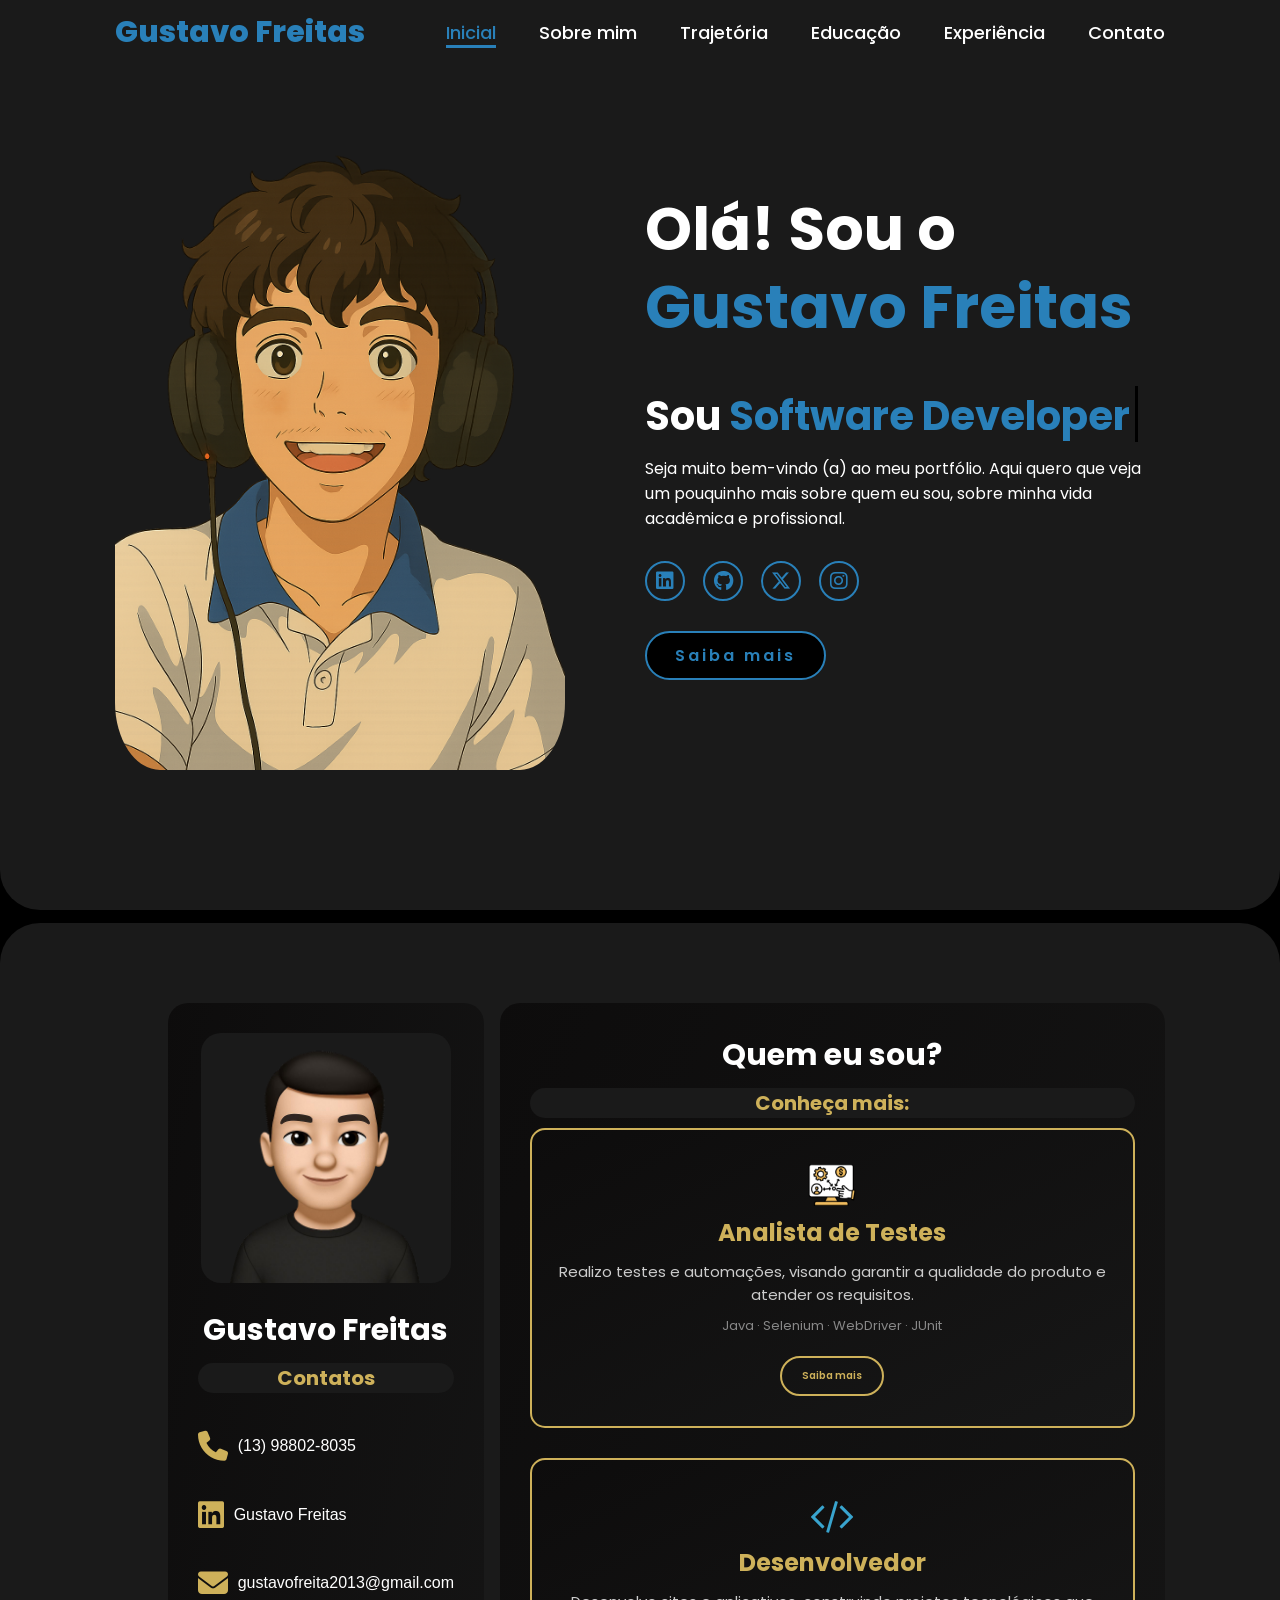
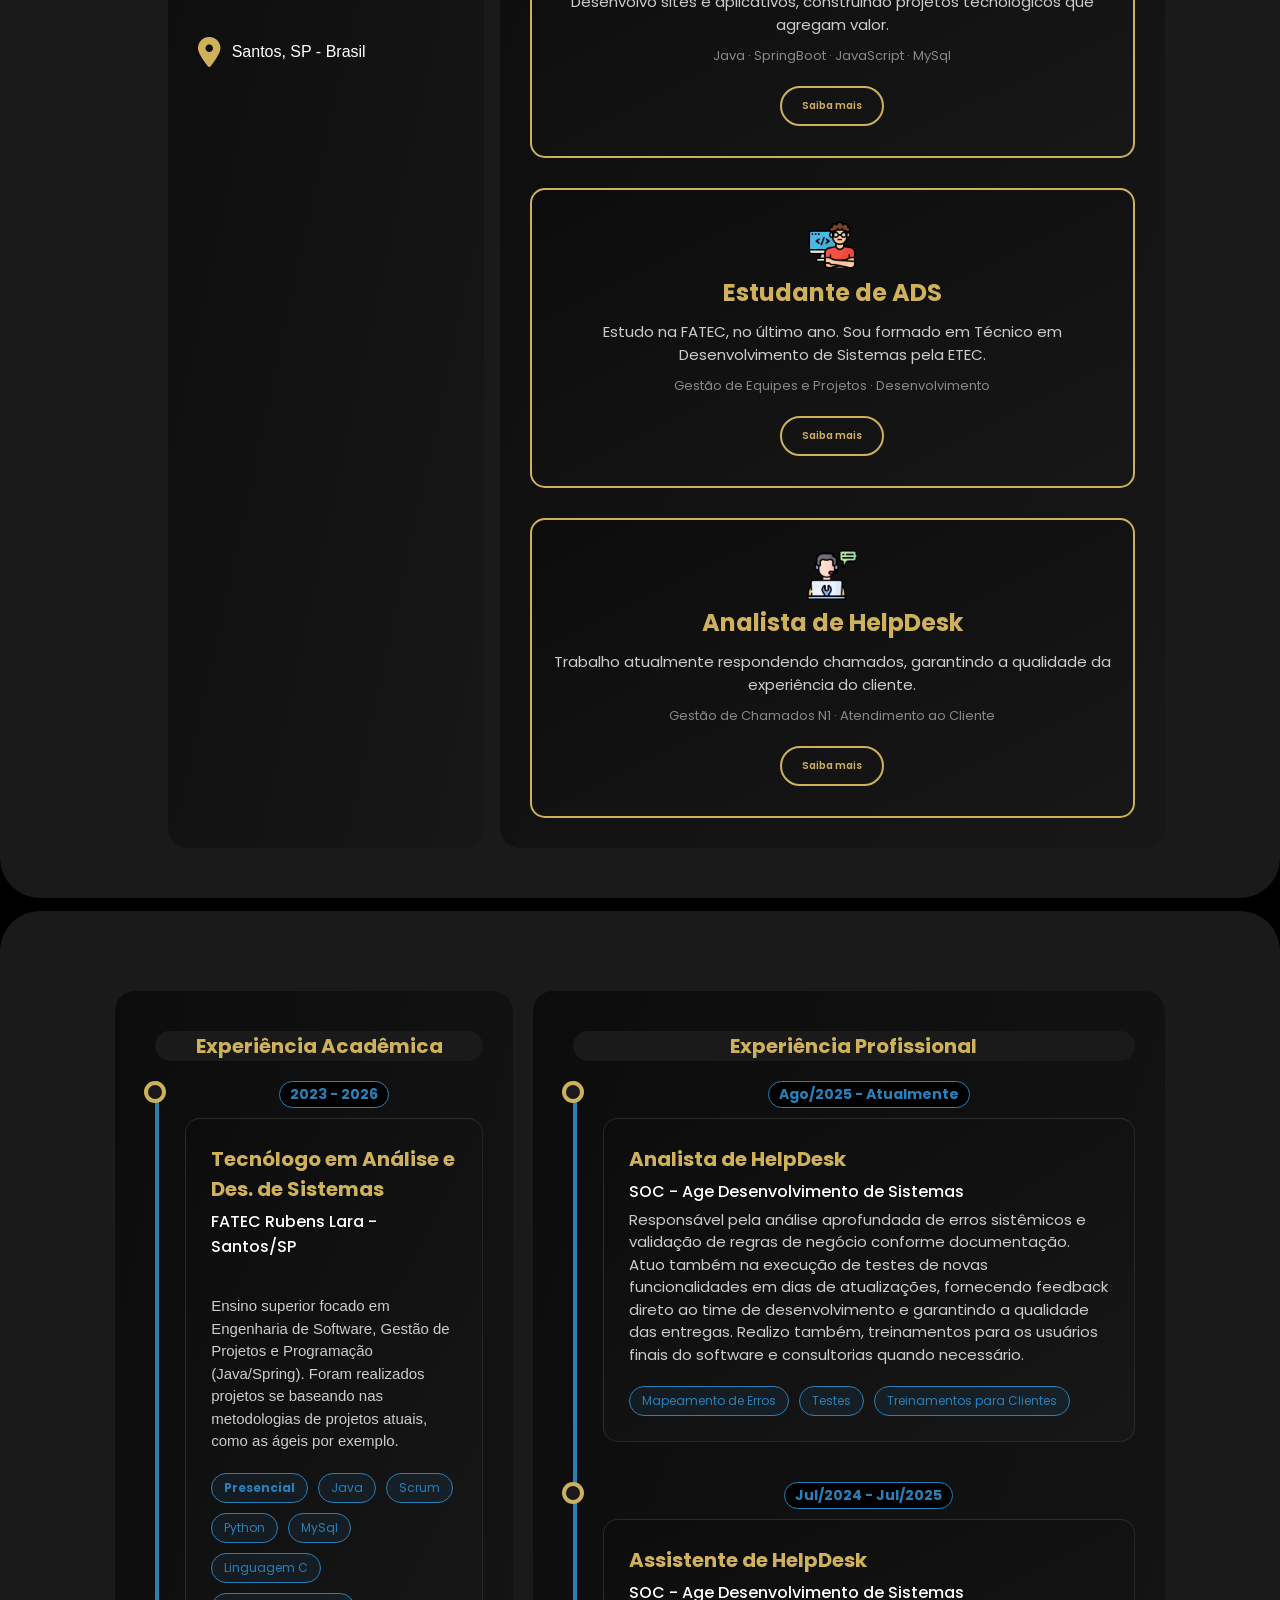
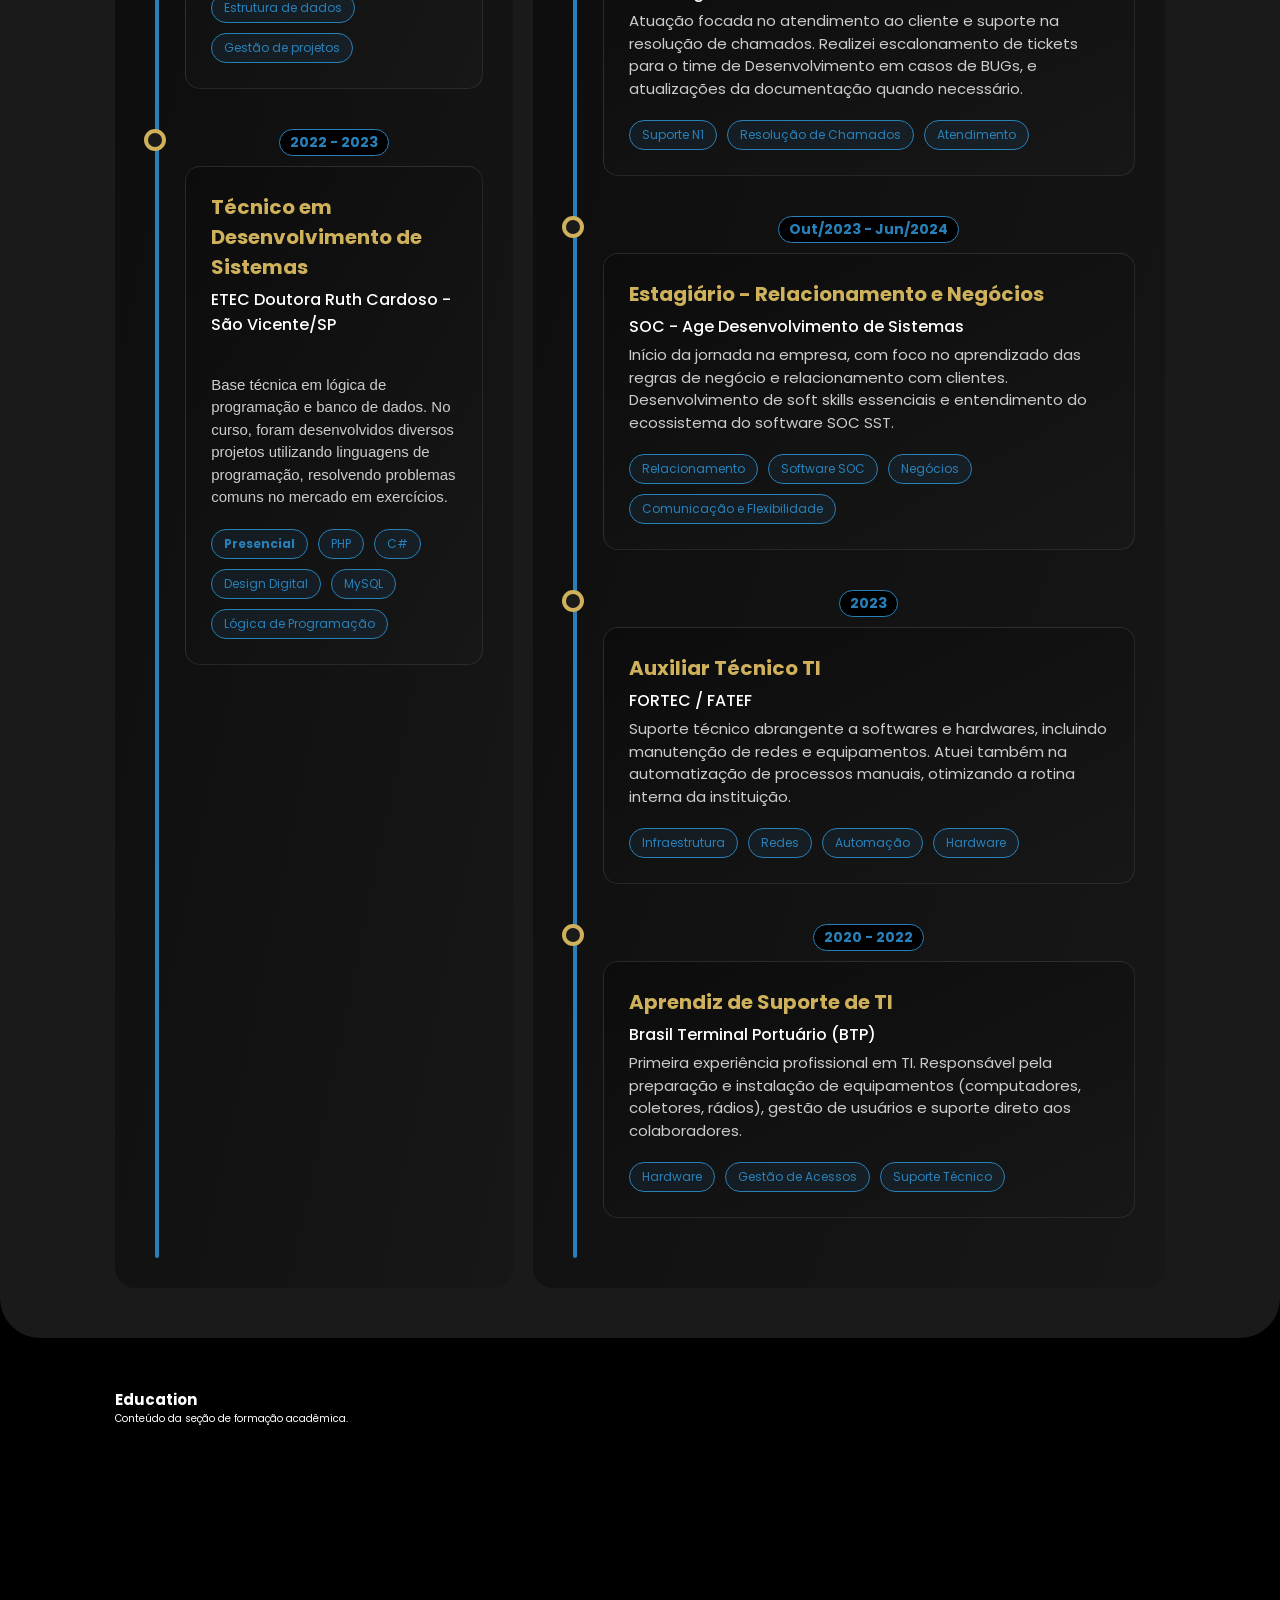
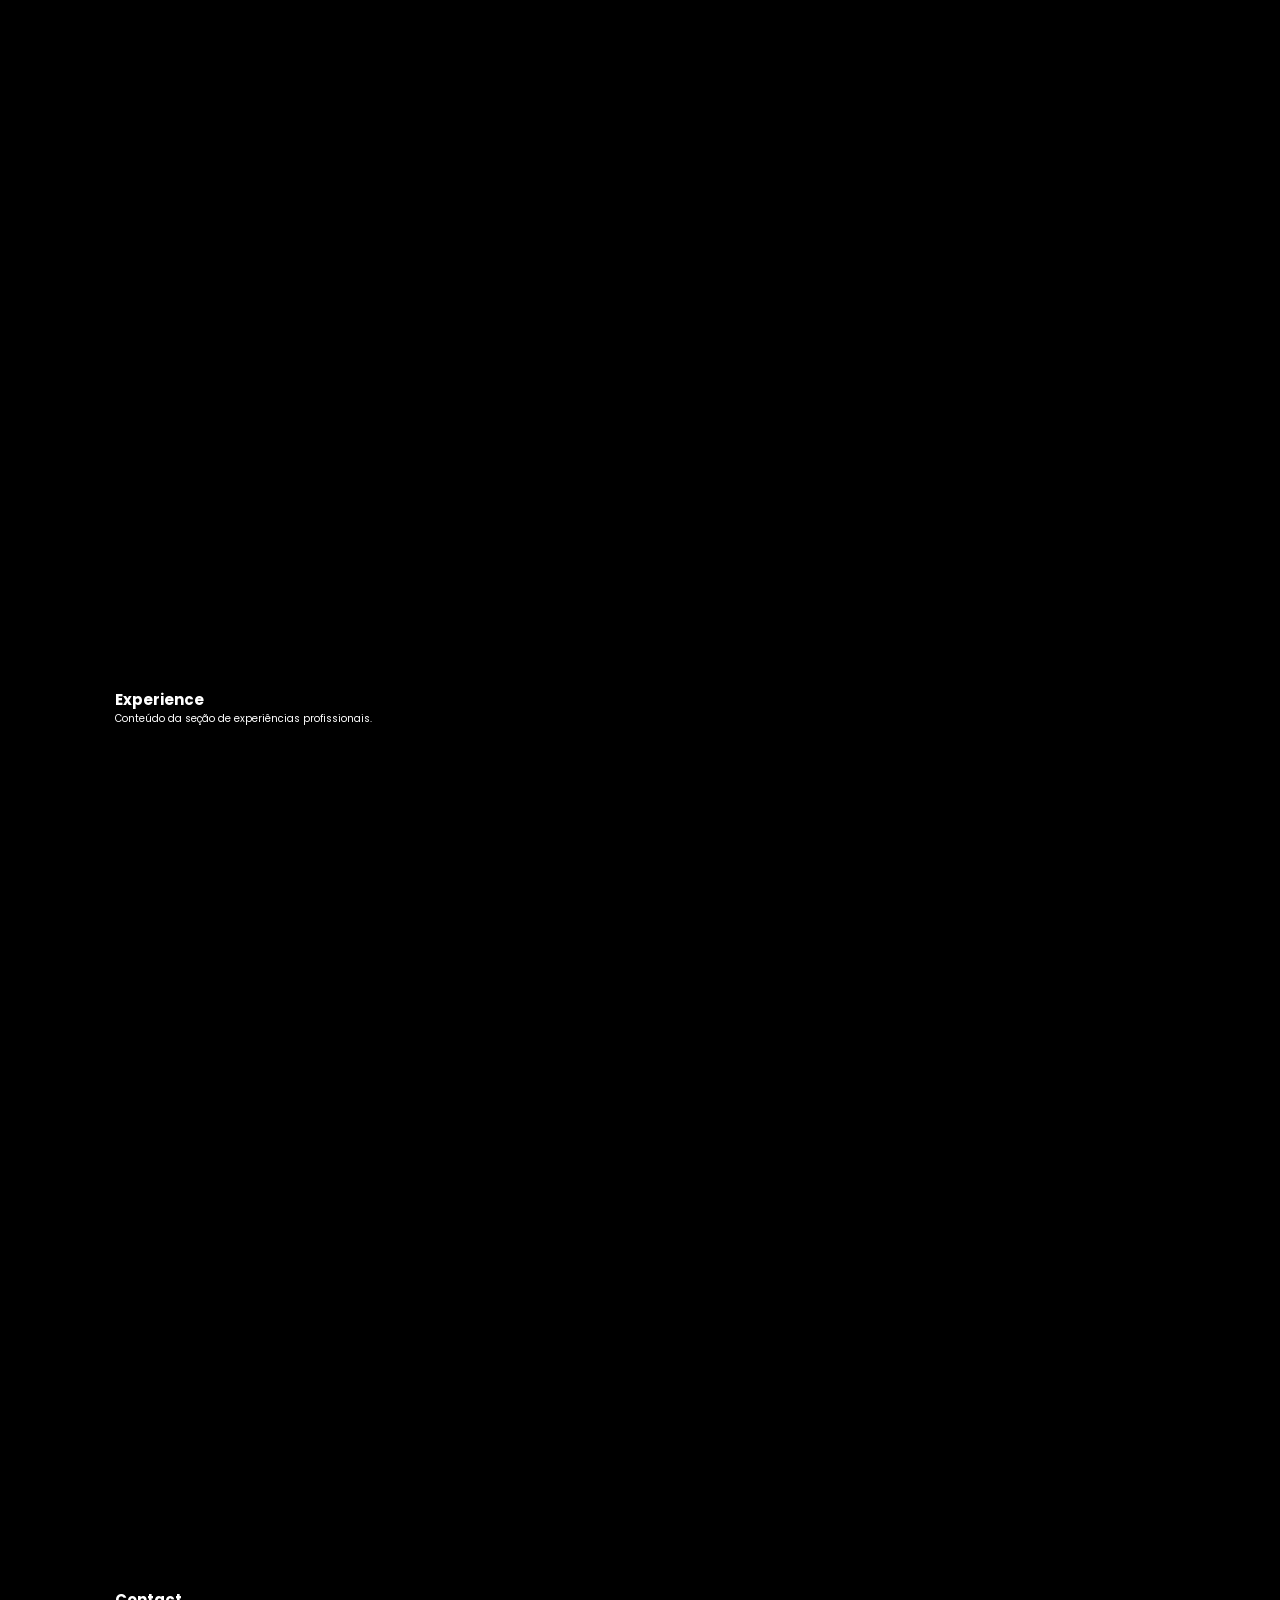
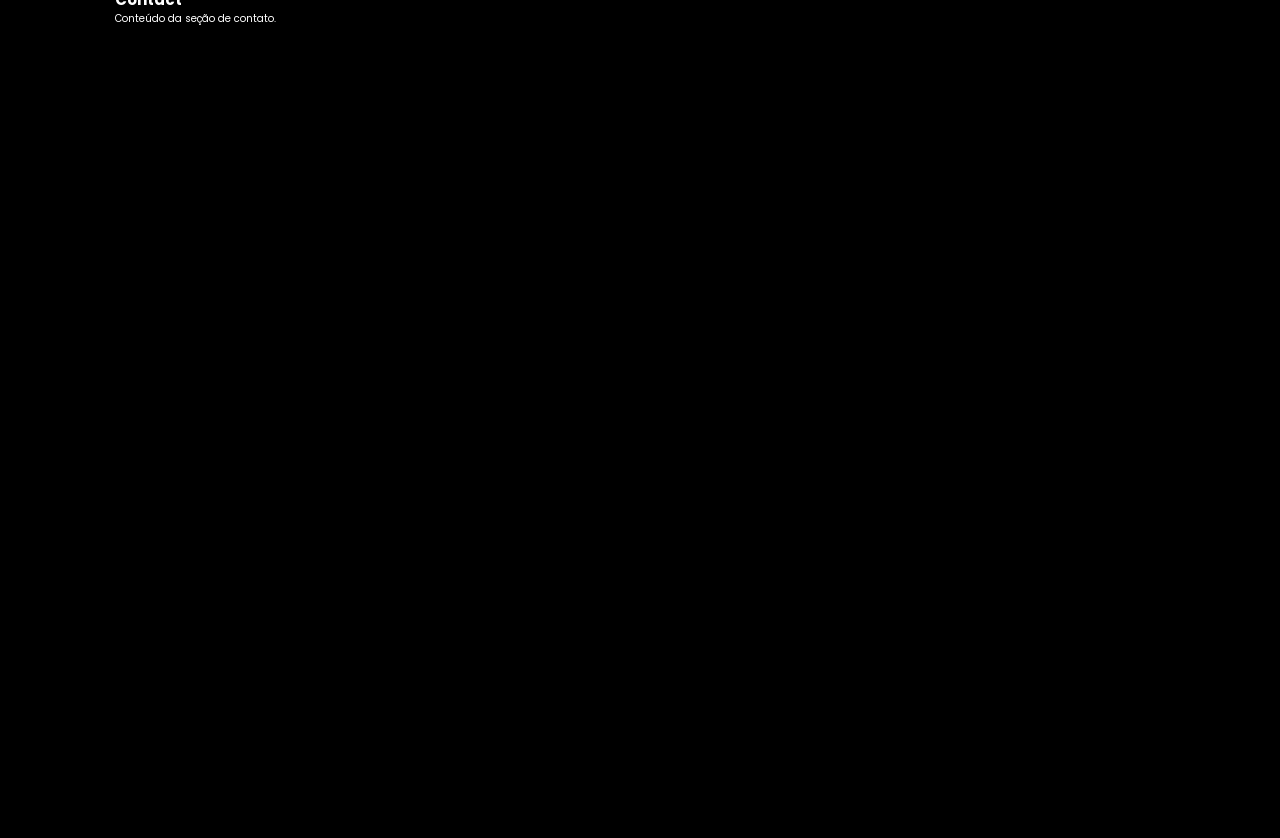
==== Site do Gustavo/index.html @ 6436550a "add aba Trajetorias" ====
<!DOCTYPE html>
<html lang="pt-BR">
<head>
  <meta charset="UTF-8" />
  <meta name="viewport" content="width=device-width, initial-scale=1.0" />
  <title>Gustavo Freitas | Portfólio</title>

  <link rel="stylesheet" href="https://cdnjs.cloudflare.com/ajax/libs/font-awesome/6.5.2/css/all.min.css" />
  <link rel="stylesheet" href="style.css" />
</head>

<body>
  <header>
    <a href="#" class="logo">Gustavo Freitas</a>
    <nav>
      <a href="#home" class="nav-link active">Inicial</a>
      <a href="#projects" class="nav-link">Sobre mim</a>
      <a href="#trajetoria" class="nav-link">Trajetória</a>
      <a href="#education" class="nav-link">Educação</a>
      <a href="#experience" class="nav-link">Experiência</a>
      <a href="#contact" class="nav-link">Contato</a>
    </nav>
  </header>

  <section class="home" id="home">
    <div class="home-img">
      <img src="img/main.png" alt="Gustavo Freitas Foto Principal" />
    </div>
    <div class="home-content">
      <h1>Olá! Sou o <span>Gustavo Freitas</span></h1>
      <h3 class="typing-text">Sou <span></span></h3>
      <p>Seja muito bem-vindo (a) ao meu portfólio. Aqui quero que veja um pouquinho mais sobre quem eu sou, sobre minha vida acadêmica e profissional.</p>
      <div class="social-icons">
        <a href="#"><i class="fa-brands fa-linkedin"></i></a>
        <a href="#"><i class="fa-brands fa-github"></i></a>
        <a href="#"><i class="fa-brands fa-x-twitter"></i></a>
        <a href="#"><i class="fa-brands fa-instagram"></i></a>
      </div>
      <a href="#projects" class="btn">Saiba mais</a>
    </div>
  </section>

  <section class="projects" id="projects">
    
    <div class="projects-side-bar-left coluna-menor" style="background: var(--cor--gradiente)">
      <img src="img/euIOS.png" alt="Gustavo Freitas IOS" />
      <h1>Gustavo Freitas</h1>
      <h2>Contatos</h2>

      <p><i class="fas fa-phone"></i> (13) 98802-8035</p>
      <p><i class="fab fa-linkedin"></i> Gustavo Freitas</p>
      <p><i class="fas fa-envelope"></i> gustavofreita2013@gmail.com</p>
      <p><i class="fas fa-map-marker-alt"></i> Santos, SP - Brasil</p>
    </div>

    <div class="projects-side-bar-right coluna-maior" style="background: var(--cor--gradiente)">
      <h1>Quem eu sou?</h1>
      <h2 class="projects-title">Conheça mais:</h2>

      <div class="projects-container">
        <div class="project-card">
          <img src="img/alocacao-de-recursos.png" alt="Selenium" style="width: 50px">
          <h3 class="project-title">Analista de Testes</h3>
          <p class="project-desc">Realizo testes e automações, visando garantir a qualidade do produto e atender os requisitos.</p>
          <p class="project-tech">Java · Selenium · WebDriver · JUnit</p>
          <a href="#" class="project-link open-modal" data-modal-target="#modal">Saiba mais</a>
        </div>

        <div class="project-card">
          <img src="img/pngwing.com (4).png" alt="Desenvolvedor" style="width: 50px">
          <h3 class="project-title">Desenvolvedor</h3>
          <p class="project-desc">Desenvolvo sites e aplicativos, construindo projetos tecnológicos que agregam valor.</p>
          <p class="project-tech">Java · SpringBoot · JavaScript · MySql</p>
          <a href="#" class="project-link open-modal" data-modal-target="#modal-dev">Saiba mais</a>
        </div>

        <div class="project-card">
          <img src="img/programador.png" alt="Estudante do ADS" style="width: 50px">
          <h3 class="project-title">Estudante de ADS</h3>
          <p class="project-desc">Estudo na FATEC, no último ano. Sou formado em Técnico em Desenvolvimento de Sistemas pela ETEC.</p>
          <p class="project-tech">Gestão de Equipes e Projetos · Desenvolvimento</p>
          <a href="#" class="project-link open-modal" data-modal-target="#modal-student">Saiba mais</a>
        </div>

        <div class="project-card">
          <img src="img/suporte-tecnico (1).png" alt="Analista de HelpDesk" style="width: 50px">
          <h3 class="project-title">Analista de HelpDesk</h3>
          <p class="project-desc">Trabalho atualmente respondendo chamados, garantindo a qualidade da experiência do cliente.</p>
          <p class="project-tech">Gestão de Chamados N1 · Atendimento ao Cliente</p>
          <a href="#" class="project-link open-modal" data-modal-target="#modal-helpdesk">Saiba mais</a>
        </div>
      </div>
    </div>
  </section>

  <div id="modal" class="modal-overlay">
    <div class="modal-content">
      <span class="close-modal">&times;</span>
      <h1 style="color: black;">Portfólio: Analista de Testes</h1>
      <p style="color: black; font-size: 1.6rem;">
        Como Analista de Testes, foco em garantir a qualidade do software através de testes manuais e automação. Utilizo ferramentas como Selenium e JUnit para criar testes robustos e confiáveis.
      </p>
      <div class="modal-gallery">
        <img src="img/alocacao-de-recursos.png" alt="Relatório de Testes">
      </div>
    </div>
  </div>

  <div id="modal-dev" class="modal-overlay">
    <div class="modal-content">
      <span class="close-modal">&times;</span>
      <h1 style="color: black;">Portfólio: Desenvolvedor</h1>
      <p style="color: black; font-size: 1.6rem;">
        Detalhes sobre projetos de desenvolvimento, Java e SpringBoot, e exemplos de código ou links para repositórios.
      </p>
      <div class="modal-gallery">
        <img src="img/pngwing.com (4).png" alt="Desenvolvimento">
      </div>
    </div>
  </div>

  <div id="modal-student" class="modal-overlay">
    <div class="modal-content">
      <span class="close-modal">&times;</span>
      <h1 style="color: black;">Portfólio: Estudante de ADS</h1>
      <p style="color: black; font-size: 1.6rem;">
        Jornada acadêmica na FATEC Rubens Lara e projetos desenvolvidos durante o curso.
      </p>
      <div class="modal-gallery">
        <img src="img/programador.png" alt="Estudante">
      </div>
    </div>
  </div>

  <div id="modal-helpdesk" class="modal-overlay">
    <div class="modal-content">
      <span class="close-modal">&times;</span>
      <h1 style="color: black;">Portfólio: Analista de HelpDesk</h1>
      <p style="color: black; font-size: 1.6rem;">
        Experiência com suporte ao cliente, resolução de problemas e garantia da qualidade da experiência do usuário.
      </p>
      <div class="modal-gallery">
        <img src="img/suporte-tecnico (1).png" alt="HelpDesk">
      </div>
    </div>
  </div>

  <section class="projects" id="trajetoria">
    
    <div class="projects-side-bar-left coluna-menor" id="trajetoria-educacao">
      <h2 style="margin-bottom: 2rem;">Experiência Acadêmica</h2>
      
      <div class="timeline">
        
        <div class="timeline-item">
          <div class="timeline-dot"></div>
          <div class="timeline-date">2023 - 2026</div>
          <div class="timeline-content">
            <h3>Tecnólogo em Análise e Des. de Sistemas</h3>
            <h4>FATEC Rubens Lara - Santos/SP</h4>
            <p>
              Ensino superior focado em Engenharia de Software, Gestão de Projetos e Programação (Java/Spring). Foram realizados projetos se baseando nas metodologias de projetos atuais, como as ágeis por exemplo.
            </p>
            <div class="timeline-tags">
              <span><b>Presencial</b></span>
              <span>Java</span>
              <span>Scrum</span>
              <span>Python</span>
              <span>MySql</span>
              <span>Linguagem C</span>
              <span>Estrutura de dados</span>
              <span>Gestão de projetos</span>
            </div>
          </div>
        </div>

        <div class="timeline-item">
          <div class="timeline-dot"></div>
          <div class="timeline-date">2022 - 2023</div>
          <div class="timeline-content">
            <h3>Técnico em Desenvolvimento de Sistemas</h3>
            <h4>ETEC Doutora Ruth Cardoso - São Vicente/SP</h4>
            <p>
              Base técnica em lógica de programação e banco de dados. No curso, foram desenvolvidos diversos projetos utilizando linguagens de programação, resolvendo problemas comuns no mercado em exercícios.
            </p>
            <div class="timeline-tags">
              <span><b>Presencial</b></span>
              <span>PHP</span>
              <span>C#</span>
              <span>Design Digital</span>
              <span>MySQL</span>
              <span>Lógica de Programação</span>
            </div>
          </div>
        </div>

      </div>
    </div>

    <div class="projects-side-bar-right coluna-maior" id="trajetoria-profissional">
      <h2 style="margin-bottom: 2rem;">Experiência Profissional</h2>
      
      
      <div class="timeline">
        
        <div class="timeline-item">
          <div class="timeline-dot"></div>
          <div class="timeline-date"><b>Ago/2025 - Atualmente</b></div>
          <div class="timeline-content">
            <h3>Analista de HelpDesk</h3>
            <h4>SOC - Age Desenvolvimento de Sistemas</h4>
            <p>
              Responsável pela análise aprofundada de erros sistêmicos e validação de regras de negócio conforme documentação. Atuo também na execução de testes de novas funcionalidades em dias de atualizações, fornecendo feedback direto ao time de desenvolvimento e garantindo a qualidade das entregas. Realizo também, treinamentos para os usuários finais do software e consultorias quando necessário. 
            </p>
            <div class="timeline-tags">
              <span>Mapeamento de Erros</span>
              <span>Testes</span>
              <span>Treinamentos para Clientes</span>
            </div>
          </div>
        </div>

        <div class="timeline-item">
          <div class="timeline-dot"></div>
          <div class="timeline-date">Jul/2024 - Jul/2025</div>
          <div class="timeline-content">
            <h3>Assistente de HelpDesk</h3>
            <h4>SOC - Age Desenvolvimento de Sistemas</h4>
            <p>
              Atuação focada no atendimento ao cliente e suporte na resolução de chamados. Realizei escalonamento de tickets para o time de Desenvolvimento em casos de BUGs, e atualizações da documentação quando necessário.
            </p>
            <div class="timeline-tags">
              <span>Suporte N1</span>
              <span>Resolução de Chamados</span>
              <span>Atendimento</span>
            </div>
          </div>
        </div>

        <div class="timeline-item">
          <div class="timeline-dot"></div>
          <div class="timeline-date">Out/2023 - Jun/2024</div>
          <div class="timeline-content">
            <h3>Estagiário - Relacionamento e Negócios</h3>
            <h4>SOC - Age Desenvolvimento de Sistemas</h4>
            <p>
              Início da jornada na empresa, com foco no aprendizado das regras de negócio e relacionamento com clientes. Desenvolvimento de soft skills essenciais e entendimento do ecossistema do software SOC SST.
            </p>
            <div class="timeline-tags">
              <span>Relacionamento</span>
              <span>Software SOC</span>
              <span>Negócios</span>
              <span>Comunicação e Flexibilidade</span>
            </div>
          </div>
        </div>

        <div class="timeline-item">
          <div class="timeline-dot"></div>
          <div class="timeline-date">2023</div>
          <div class="timeline-content">
            <h3>Auxiliar Técnico TI</h3>
            <h4>FORTEC / FATEF</h4>
            <p>
              Suporte técnico abrangente a softwares e hardwares, incluindo manutenção de redes e equipamentos. Atuei também na automatização de processos manuais, otimizando a rotina interna da instituição.
            </p>
            <div class="timeline-tags">
              <span>Infraestrutura</span>
              <span>Redes</span>
              <span>Automação</span>
              <span>Hardware</span>
            </div>
          </div>
        </div>

        <div class="timeline-item">
          <div class="timeline-dot"></div>
          <div class="timeline-date">2020 - 2022</div>
          <div class="timeline-content">
            <h3>Aprendiz de Suporte de TI</h3>
            <h4>Brasil Terminal Portuário (BTP)</h4>
            <p>
              Primeira experiência profissional em TI. Responsável pela preparação e instalação de equipamentos (computadores, coletores, rádios), gestão de usuários e suporte direto aos colaboradores.
            </p>
            <div class="timeline-tags">
              <span>Hardware</span>
              <span>Gestão de Acessos</span>
              <span>Suporte Técnico</span>
            </div>
          </div>
        </div>

      </div>
    </div>
  </section>

  <section id="education">
    <h2>Education</h2>
    <p>Conteúdo da seção de formação acadêmica.</p>
  </section>

  <section id="experience">
    <h2>Experience</h2>
    <p>Conteúdo da seção de experiências profissionais.</p>
  </section>

  <section id="contact">
    <h2>Contact</h2>
    <p>Conteúdo da seção de contato.</p>
  </section>

  <script src="javascript.js"></script>
</body>
</html>
---- Site do Gustavo/style.css ----
@import url('https://fonts.googleapis.com/css2?family=Poppins:wght@100;200;300;400;500;600&display=swap');

/* --- RESET GERAL --- */
*{
    margin: 0;
    padding: 0;
    box-sizing: border-box;
    text-decoration: none;
    border: none;
    outline: none;
    font-family: 'Poppins', sans-serif;
}

:root {
    --cor-background: rgb(26, 26, 26);
    --cor-fonte: rgb(41, 128, 185);
    --cor-fonte-dourado: hsl(45, 54%, 58%);
    --espacamento: 10px;
    --cor--fonte--tema--claro: rgb(0, 102, 204);
    --cor--gradiente: linear-gradient(
        to bottom right, 
        hsl(0, 4%, 5%) 1%, 
        hsl(0, 0%, 9%) 99%
      );
}

html{
    font-size: 62.5%;
    scroll-behavior: smooth;
}

body{
    width: 100%;
    height: 100vh;
    overflow-x: hidden;
    background-color: rgb(0, 0, 0);
    color: white;
}

/* --- HEADER --- */
header{
    position: fixed;
    top: 0;
    left: 0;
    width: 100%;
    padding: 1rem 9%;
    background-color: var(--cor-background);
    filter: drop-shadow(10px);
    display: flex;
    justify-content: space-between;
    align-items: center;
    z-index: 100;
}

.logo{
    font-size: 3rem;
    color: var(--cor-fonte);
    font-weight: 800;
    cursor: pointer;
    transition: 0.5s ease;
}

.logo:hover{
    transform: scale(1.1);
}

nav a{
    font-size: 1.8rem;
    color: white;
    margin-left: 4rem;
    font-weight: 500;
    transition: 0.3s ease;
    border-bottom: 3px solid transparent;
}

nav a:hover,
nav a.active{
    color: var(--cor-fonte);
    border-bottom: 3px solid var(--cor-fonte);
}

/* --- SECTION GERAL --- */
section{
    min-height: 100vh;
    padding: 5rem 9% 10rem;
}

/* --- HOME --- */
.home{
    display: flex;
    justify-content: center;
    align-items: center;
    gap: 8rem;
    background-color: var(--cor-background);
    border-radius: 0px 0px 40px 40px;
    margin: 1rem 0rem;
}

.home .home-content h1{
    font-size: 6rem;
    font-weight: 700;
    line-height: 1.3;
}

span{
    color: rgb(41, 128, 185)
}

.home-content h3{
    font-size: 4rem;
    margin-bottom: 1rem;
    font-weight: 700;
}

.home-content p{
    font-size: 1.6rem;
}

.home-img{
    border-radius: 50%;
}

.home-img img{
    position: relative;
    width: 450px;
    border-radius: 10%;
    box-shadow: 0 0 25px solid var(--cor-fonte);
    cursor: pointer;
    transition: 0.2s linear;
}

.home-img img:hover{
    font-size: 1.8rem;
    font-weight: 500;
}

.social-icons a{
    display: inline-flex;
    justify-content: center;
    align-items: center;
    width: 4rem;
    height: 4rem;
    background-color: transparent;
    border: 0.2rem solid var(--cor-fonte);
    font-size: 2rem;
    border-radius: 50%;
    margin: 3rem 1.5rem 3rem 0;
    transition: 0.3s ease;
    color: var(--cor-fonte);
}

.social-icons a:hover{
    color: black;
    transform: scale(1.3) translateY(-5px);
    background-color: #b74b4b;
    box-shadow: 0  0 25px #b74b4b;
}

.btn{
    display: inline-block;
    padding: 1rem 2.8rem;
    background-color: black;
    border-radius: 4rem;
    font-size: 1.6rem;
    color: var(--cor-fonte);
    letter-spacing: 0.3rem;
    font-weight: 600;
    border: 2px solid var(--cor-fonte);
    transition: 0.3s ease;
    cursor: pointer;
}

.btn:hover{
    transform: scale3d(1.03);
    background-color: var(--cor-fonte);
    color: black;
    box-shadow: 0 0 25px var(--cor-fonte);
}

.typing-text{
    margin-top: 40px;
    font-size: 34px;
    font-weight: 600;
    min-width: 280px;
}

.typing-text span{
    position: relative;
}

.typing-text span::before{
    content: "Software Developer";
    color: var(--cor-fonte);
    animation: words 20s infinite;
}

.typing-text span::after{
    content: "";
    background-color: var(--cor-background);
    position: absolute;
    height: 100%;
    border-left: 3px solid black;
    right: -8px;
    animation: cursor 0.6s infinite;
}

/* --- PROJECTS / PORTFOLIO --- */
.home-projects {
    display: flex;
    justify-content: center;
    align-items: center;
    gap: 8rem;
    background-color: rgb(236, 236, 236);
    margin: 100px;
}

.projects {
    background-color: var(--cor-background);
    padding: 8rem 9% 5rem;
    color: white;
    text-align: center;
    border-radius: 40px 40px 40px 40px;
    display: flex;
    justify-content: center;
    margin-top: 1%;
}

.projects-side-bar-left {
    border-radius: 20px;
    width: 40%;
    padding: 30px;
}

.projects-side-bar-left img {
    width: 100%;
    max-width: 250px;
    height: auto;
    border-radius: 20px;
    margin-bottom: 20px;
    background-color: var(--cor-background);
}

.projects-side-bar-left h2, .projects-side-bar-right h2 {
    font-size: 2rem;
    color: var(--cor-fonte-dourado);
    margin-bottom: 1rem;
    margin-top: 1rem;
    background-color: var(--cor-background);
    border-radius: 30px;
    width: 100%;
}

.projects-side-bar-left p {
    display: flex;
    align-items: center;
    justify-content: flex-start;
    gap: 10px;
    font-size: 1.6rem;
    width: 100%;
    max-width: 300px;
    margin: 8px 0;
    margin-top: 15%;
    font-family: 'Trebuchet MS', 'Lucida Sans Unicode', 'Lucida Grande', 'Lucida Sans', Arial, sans-serif;
}

.projects-side-bar-left i {
    min-width: 24px;
    text-align: center;
    font-size: 3rem;
    color: var(--cor-fonte-dourado);
}

.projects-side-bar-right {
    margin-left: 1.5%;
    width: 90%;
    border-radius: 20px;
    padding: 30px;
}
.projects h1 {
    font-size: 3rem;
    font-weight: 700;
    color: white;
}

.coluna-maior {
    width: 90%;
    margin-left: 1.5%;
    padding: 30px;
    background: var(--cor--gradiente);
    border-radius: 20px;
}

.coluna-menor {
    width: 40%;
    margin-left: 5%;
    padding: 30px;
    background: var(--cor--gradiente);
    border-radius: 20px;
}

.projects-title {
    font-size: 4rem;
    margin-bottom: 4rem;
    color: var(--cor-fonte-dourado);
}

.projects-container {
    display: grid;
    grid-template-columns: repeat(auto-fit, minmax(300px, 1fr));
    gap: 3rem;
}

.project-card {
    background: var(--cor--gradiente);
    border: 2px solid var(--cor-fonte-dourado);
    border-radius: 1.5rem;
    padding: 3rem 2rem;
    transition: transform 0.3s ease, box-shadow 0.3s ease;
}

.project-card:hover {
    transform: translateY(-10px);
    box-shadow: 0 0 20px var(--cor-fonte);
}

.project-title {
    font-size: 2.4rem;
    color: var(--cor-fonte-dourado);
    margin-bottom: 1rem;
}

.project-desc {
    font-size: 1.5rem;
    color: #ccc;
    margin-bottom: 1rem;
}

.project-tech {
    font-size: 1.3rem;
    color: #888;
    margin-bottom: 2rem;
}

.project-link {
    display: inline-block;
    padding: 1rem 2rem;
    border: 2px solid var(--cor-fonte-dourado);
    border-radius: 3rem;
    color: var(--cor-fonte-dourado);
    font-weight: 600;
    transition: 0.3s ease;
}

.project-link:hover {
    background-color: var(--cor-fonte);
    color: black;
    box-shadow: 0 0 15px var(--cor-fonte);
}

body.cor-dourada {
    --cor-fonte: var(--cor-fonte-dourado);
}

.projects-layout.inverso {
    flex-direction: row-reverse;
}

/* --- MODAL --- */
.modal-overlay {
    position: fixed;
    top: 0;
    left: 0;
    width: 100%;
    height: 100%;
    backdrop-filter: blur(6px);
    background-color: rgba(0, 0, 0, 0.3);
    display: none;
    justify-content: center;
    align-items: center;
    z-index: 999;
}

.modal-content {
    background: #fff;
    padding: 30px;
    border-radius: 12px;
    width: 80%;
    box-shadow: 0 8px 20px rgba(0, 0, 0, 0.2);
    position: relative;
    max-height: 90vh;
    overflow-y: auto;
    opacity: 0;
    transform: translateY(-20px);
    transition: opacity 0.3s ease, transform 0.3s ease;
}

.modal-overlay.show .modal-content {
    opacity: 1;
    transform: translateY(0);
}

.modal-gallery {
    display: grid;
    grid-template-columns: repeat(auto-fit, minmax(120px, 1fr));
    gap: 12px;
    margin-top: 20px;
}

.modal-gallery img {
    width: 100%;
    border-radius: 10px;
    box-shadow: 0 4px 10px rgba(0, 0, 0, 0.1);
    object-fit: cover;
    transition: transform 0.3s ease;
}

.modal-gallery img:hover {
    transform: scale(1.05);
    cursor: pointer;
}

.close-modal {
    position: absolute;
    top: 10px;
    right: 5%;
    font-size: 6rem;
    color: #333;
    cursor: pointer;
    transition: color 0.3s ease;
}

/* --- TRAJETÓRIA (TIMELINE) - FLEX RESPONSIVO --- */

/* Configuração do container pai */
#trajetoria {
    display: flex;
    justify-content: space-between;
    align-items: stretch; /* Garante que colunas tenham mesma altura */
    gap: 2rem;
    flex-wrap: wrap; 
}

/* COLUNA ESQUERDA (EDUCAÇÃO) - Menor */
#trajetoria #trajetoria-educacao {
    flex: 35; /* Proporção ~35% */
    margin: 0;
    padding: 30px 30px 30px 40px; 
    display: flex;
    flex-direction: column;
    min-width: 300px; /* Evita ficar muito estreito */
}

/* COLUNA DIREITA (PROFISSIONAL) - Maior */
#trajetoria #trajetoria-profissional {
    flex: 60; /* Proporção ~60% */
    margin: 0;
    padding: 30px 30px 30px 40px;
    display: flex;
    flex-direction: column;
    min-width: 300px;
}

/* Container da Linha do Tempo */
.timeline {
    position: relative;
    max-width: 100%;
    flex: 1; /* Ocupa espaço disponível */
}

/* A Linha Vertical */
.timeline::before {
    content: '';
    position: absolute;
    top: 0;
    left: 0;
    width: 4px;
    height: 100%;
    background: var(--cor-fonte);
    border-radius: 4px;
}

/* Item individual da timeline */
.timeline-item {
    position: relative;
    margin-bottom: 4rem;
    padding-left: 30px;
}

/* A Bolinha (Dot) na linha */
.timeline-dot {
    position: absolute;
    top: 0;
    left: -11px;
    width: 22px;
    height: 22px;
    background-color: var(--cor-background);
    border: 4px solid var(--cor-fonte-dourado);
    border-radius: 50%;
    z-index: 1;
    transition: 0.3s ease;
}

/* Efeito ao passar o mouse */
.timeline-item:hover .timeline-dot {
    background-color: var(--cor-fonte-dourado);
    box-shadow: 0 0 15px var(--cor-fonte-dourado);
}

/* Data */
.timeline-date {
    font-size: 1.4rem;
    color: var(--cor-fonte);
    font-weight: 700;
    margin-bottom: 1rem;
    display: inline-block;
    background: #000;
    padding: 0.2rem 1rem;
    border-radius: 2rem;
    border: 1px solid var(--cor-fonte);
}

/* Conteúdo (Cartão) */
.timeline-content {
    background: var(--cor--gradiente);
    padding: 2.5rem;
    border-radius: 1.5rem;
    border: 1px solid rgba(255, 255, 255, 0.1);
    transition: transform 0.3s ease, box-shadow 0.3s ease;
    text-align: left;
    height: 100%; /* Preenche altura se necessário */
}

.timeline-item:hover .timeline-content {
    transform: translateY(-5px);
    border-color: var(--cor-fonte);
    box-shadow: 0 5px 20px rgba(0, 0, 0, 0.5);
}

.timeline-content h3 {
    font-size: 2rem;
    color: var(--cor-fonte-dourado);
    margin-bottom: 0.5rem;
}

/* H4 com margem reduzida (Espaço subtítulo-descrição) */
.timeline-content h4 {
    font-size: 1.6rem;
    color: white;
    font-weight: 500;
    margin-bottom: 0.5rem; 
}

.timeline-content p {
    font-size: 1.5rem;
    color: #ccc;
    line-height: 1.5;
    margin-bottom: 2rem;
}

/* Tags */
.timeline-tags {
    display: flex;
    gap: 1rem;
    flex-wrap: wrap;
}

.timeline-tags span {
    font-size: 1.2rem;
    background: rgba(41, 128, 185, 0.1);
    color: var(--cor-fonte);
    padding: 0.5rem 1.2rem;
    border-radius: 2rem;
    border: 1px solid var(--cor-fonte);
    transition: 0.3s;
}

.timeline-item:hover .timeline-tags span {
    background: var(--cor-fonte);
    color: black;
}

/* --- MEDIA QUERIES (RESPONSIVIDADE) --- */

@media(max-width:995px){
    /* MENU RESPONSIVO */
    nav{
        position: absolute;
        display: none;
        top: 0;
        right: 0;
        width: 40%;
        border-left: 3px solid var(--cor-fonte);
        border-bottom: 3px solid var(--cor-fonte);
        border-bottom-left-radius: 2rem;
        padding: 1rem solid;
        background-color: #161616;
        border-top: 0.1rem solid rgba(0,0,0,0.1);
    }

    nav.active{
        display: block;
    }

    nav a{
        display: block;
        font-size: 2rem;
        margin: 3rem 0;
    }

    nav a:hover,
    nav a.active{
        padding: 1rem;
        border-radius: 0.5rem;
        border-bottom: 0.5rem solid var(--cor-fonte);
    }

    /* HOME RESPONSIVO */
    .home{
        flex-direction: column;
        margin: 2rem 0rem;
    }

    .home .home-content h3{
        font-size: 2.5rem;
    }

    .home-content h1{
        font-size: 5rem;
    }

    .home-img img{
        width: 70vw;
        margin-top: 4rem;
    }

    /* PROJECTS & GERAL RESPONSIVO */
    .projects {
        display: flex;
        flex-direction: column;
        align-items: center;
        margin-top: 10px;
    }

    .projects .project-card {
        display: flex;
        flex-direction: column;
        align-items: center; 
        gap: 1.5rem;
    }

    /* CORREÇÃO DO OVERFLOW NO MOBILE */
    .projects-container {
        display: grid;
        grid-template-columns: 1fr; /* Força 1 coluna que se adapta ao container */
        gap: 2rem;
        width: 100%;
    }

    .projects-side-bar-right{
        margin-top: 30px;
        display: flex;
        flex-direction: column;
        align-items: center;
        width: 100%;
        margin-left: 0;
    }
    
    .projects-side-bar-left{
        width: 100%;
        margin-left: 0;
        display: flex;
        flex-direction: column;
        align-items: center;
        text-align: center;
    }
    
    .projects-side-bar-left p {
        justify-content: center; /* Centraliza ícones e texto */
        margin-top: 2rem;
    }

    /* TRAJETORIA MOBILE */
    #trajetoria {
        flex-direction: column;
    }

    #trajetoria #trajetoria-educacao,
    #trajetoria #trajetoria-profissional {
        width: 100%; /* Ocupa 100% no mobile */
        flex: none;  /* Desativa a proporção flex */
        padding: 30px;
        padding-left: 20px;
        margin-bottom: 2rem;
        min-width: auto; /* Remove min-width para não quebrar telas pequenas */
    }
    
    .timeline::before { left: 0px; }
    .timeline-dot { left: -9px; }
    .timeline-content { padding: 2rem; }
}
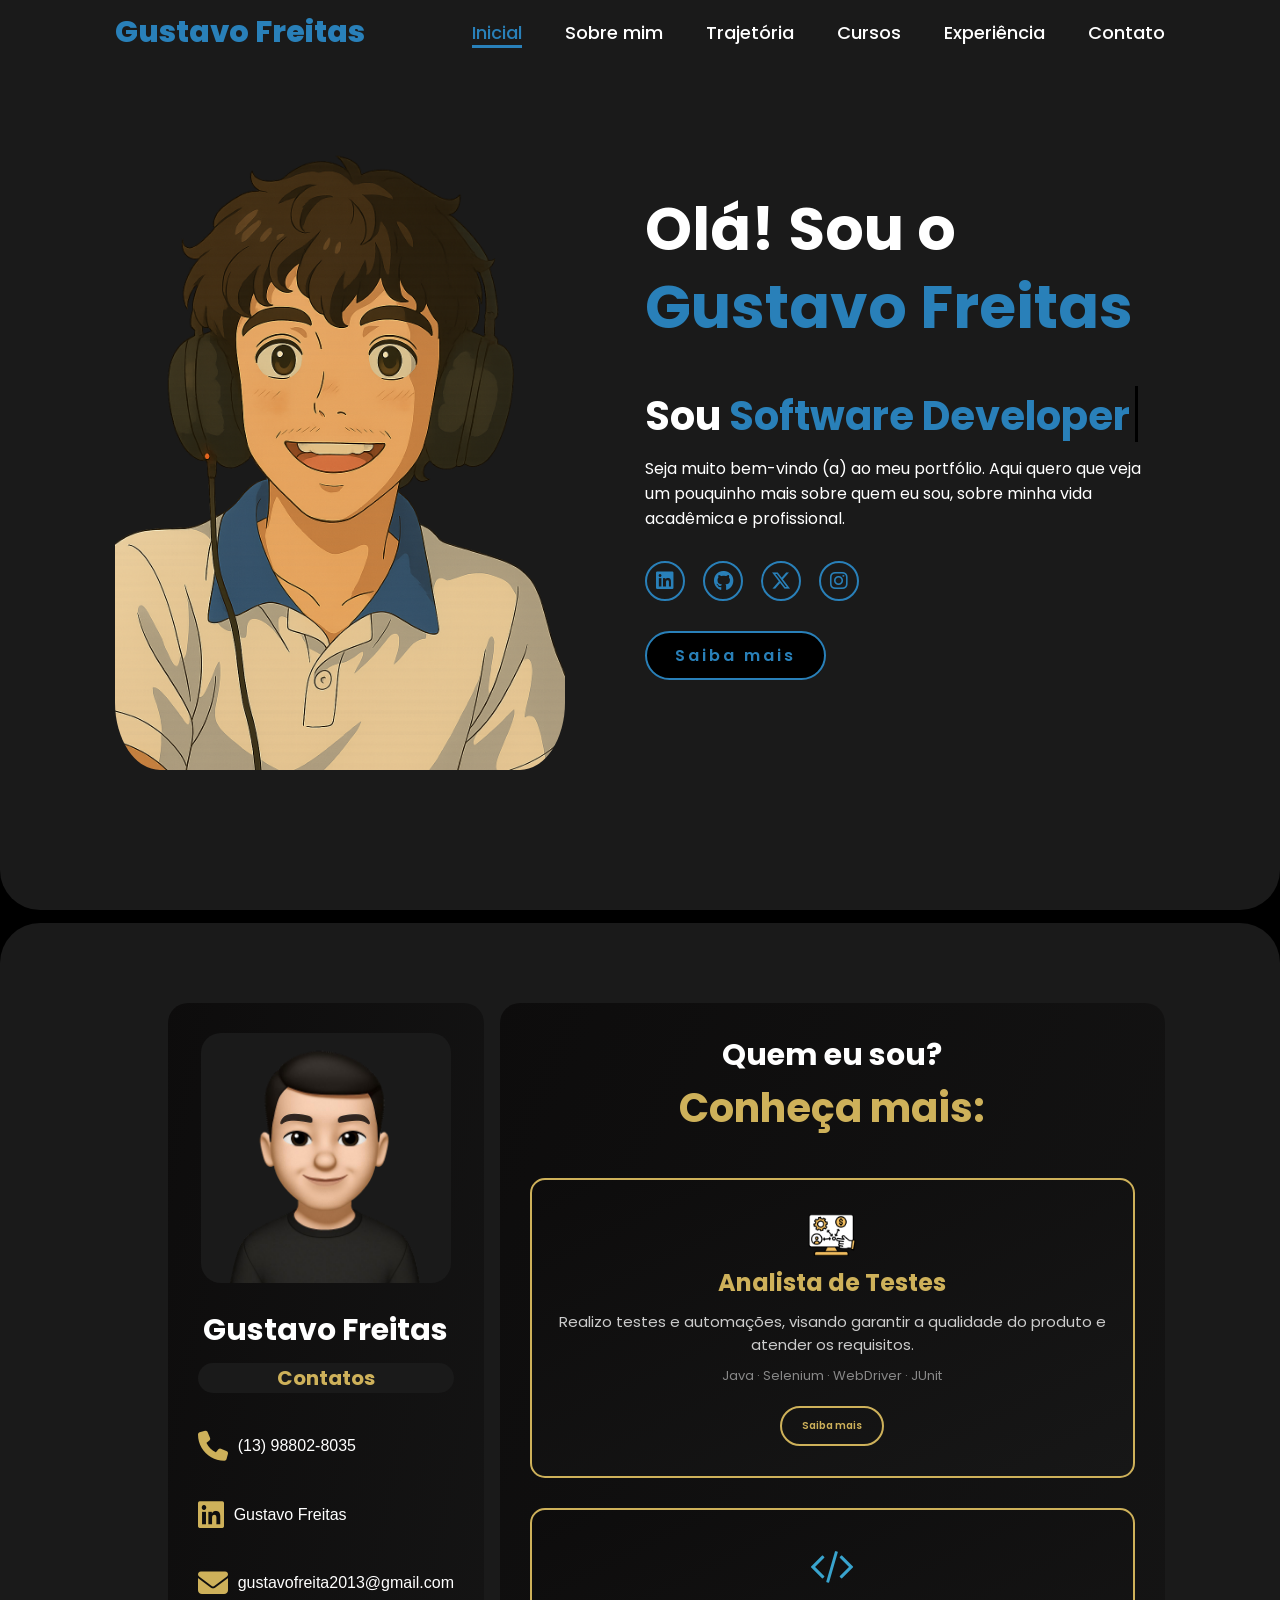
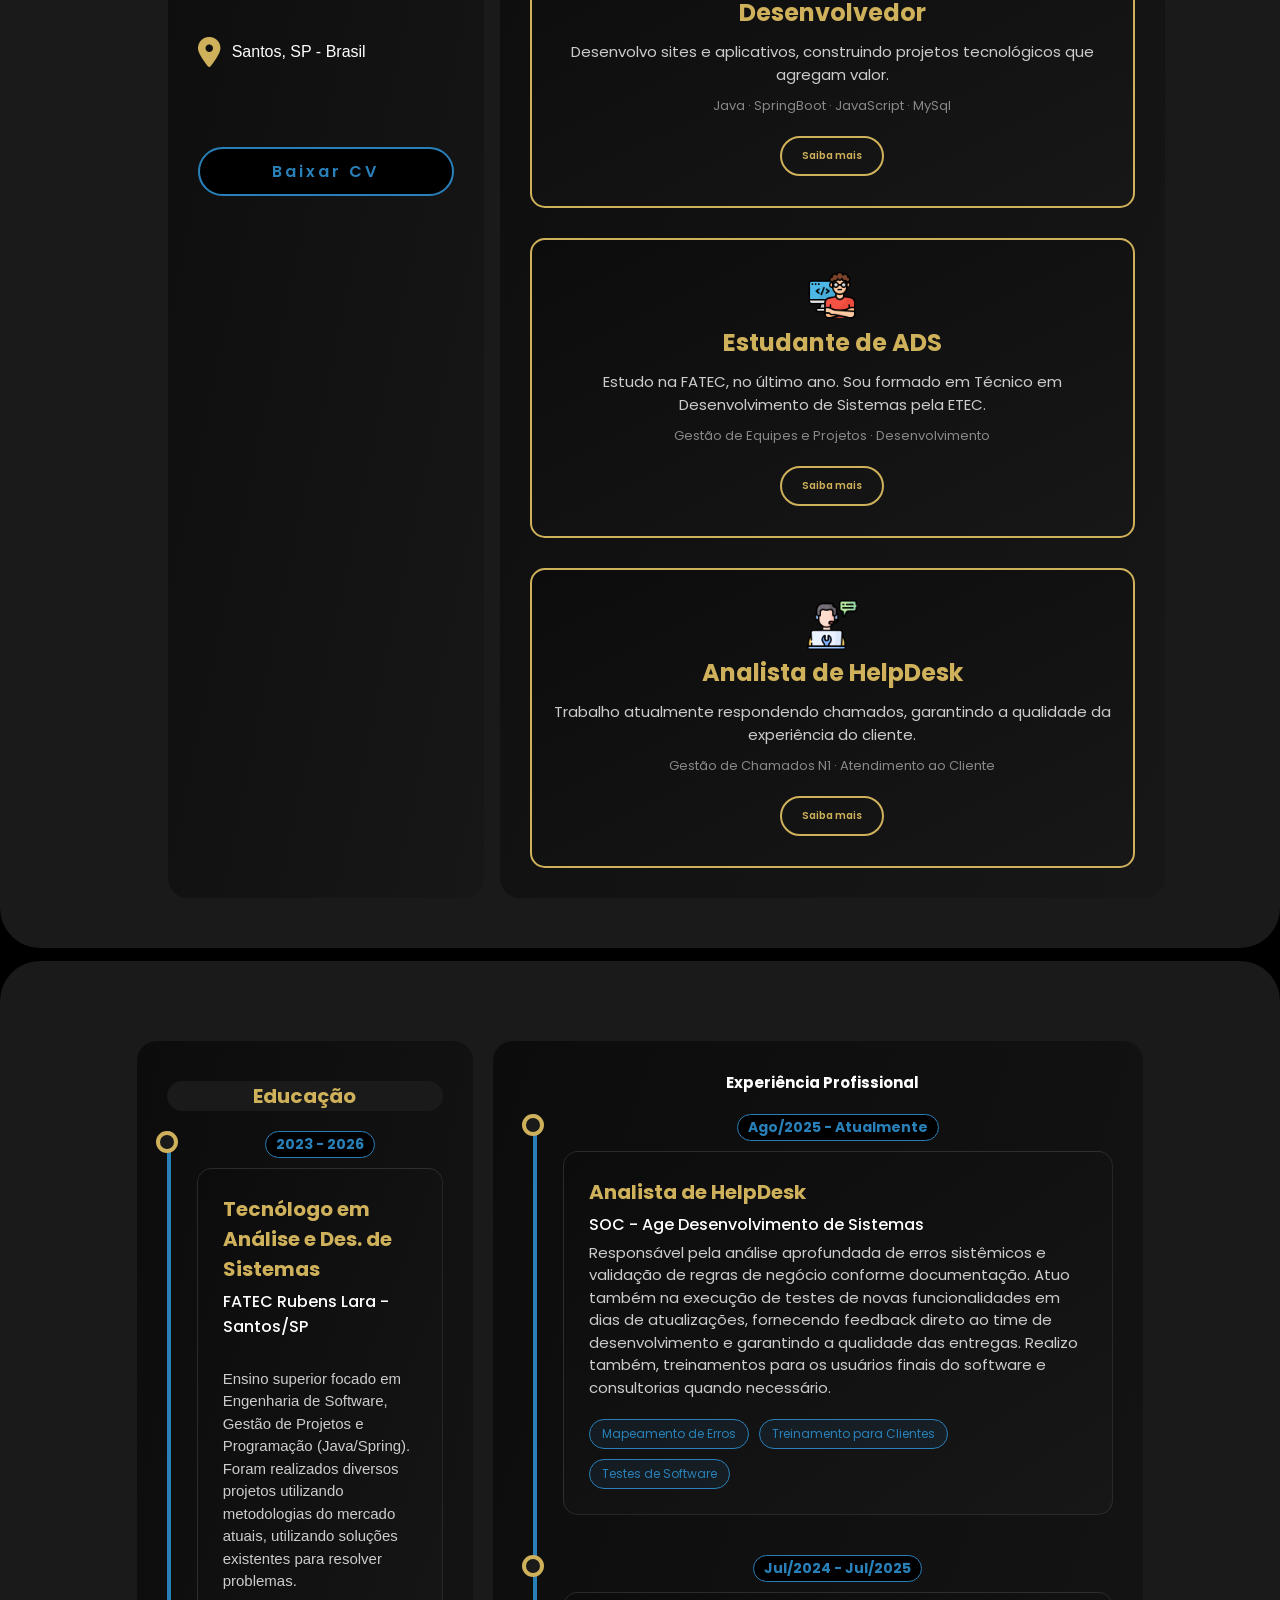
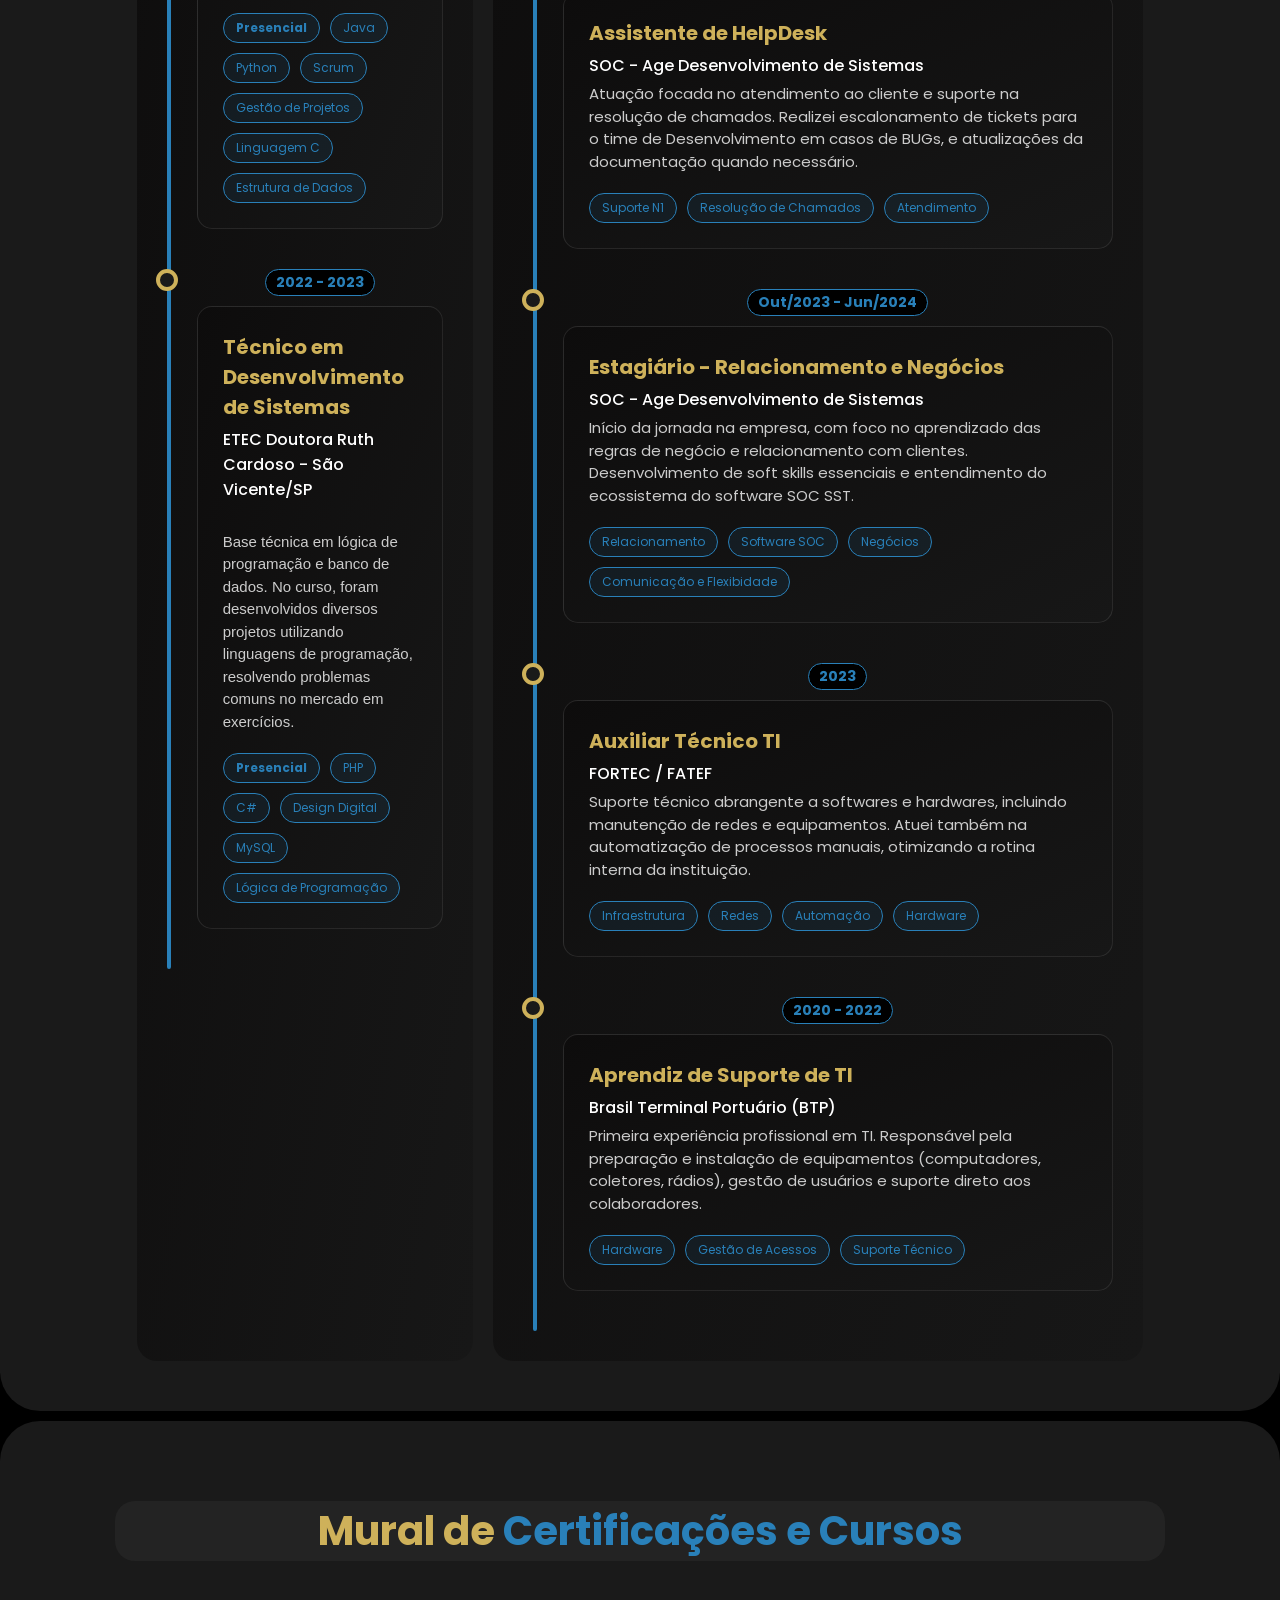
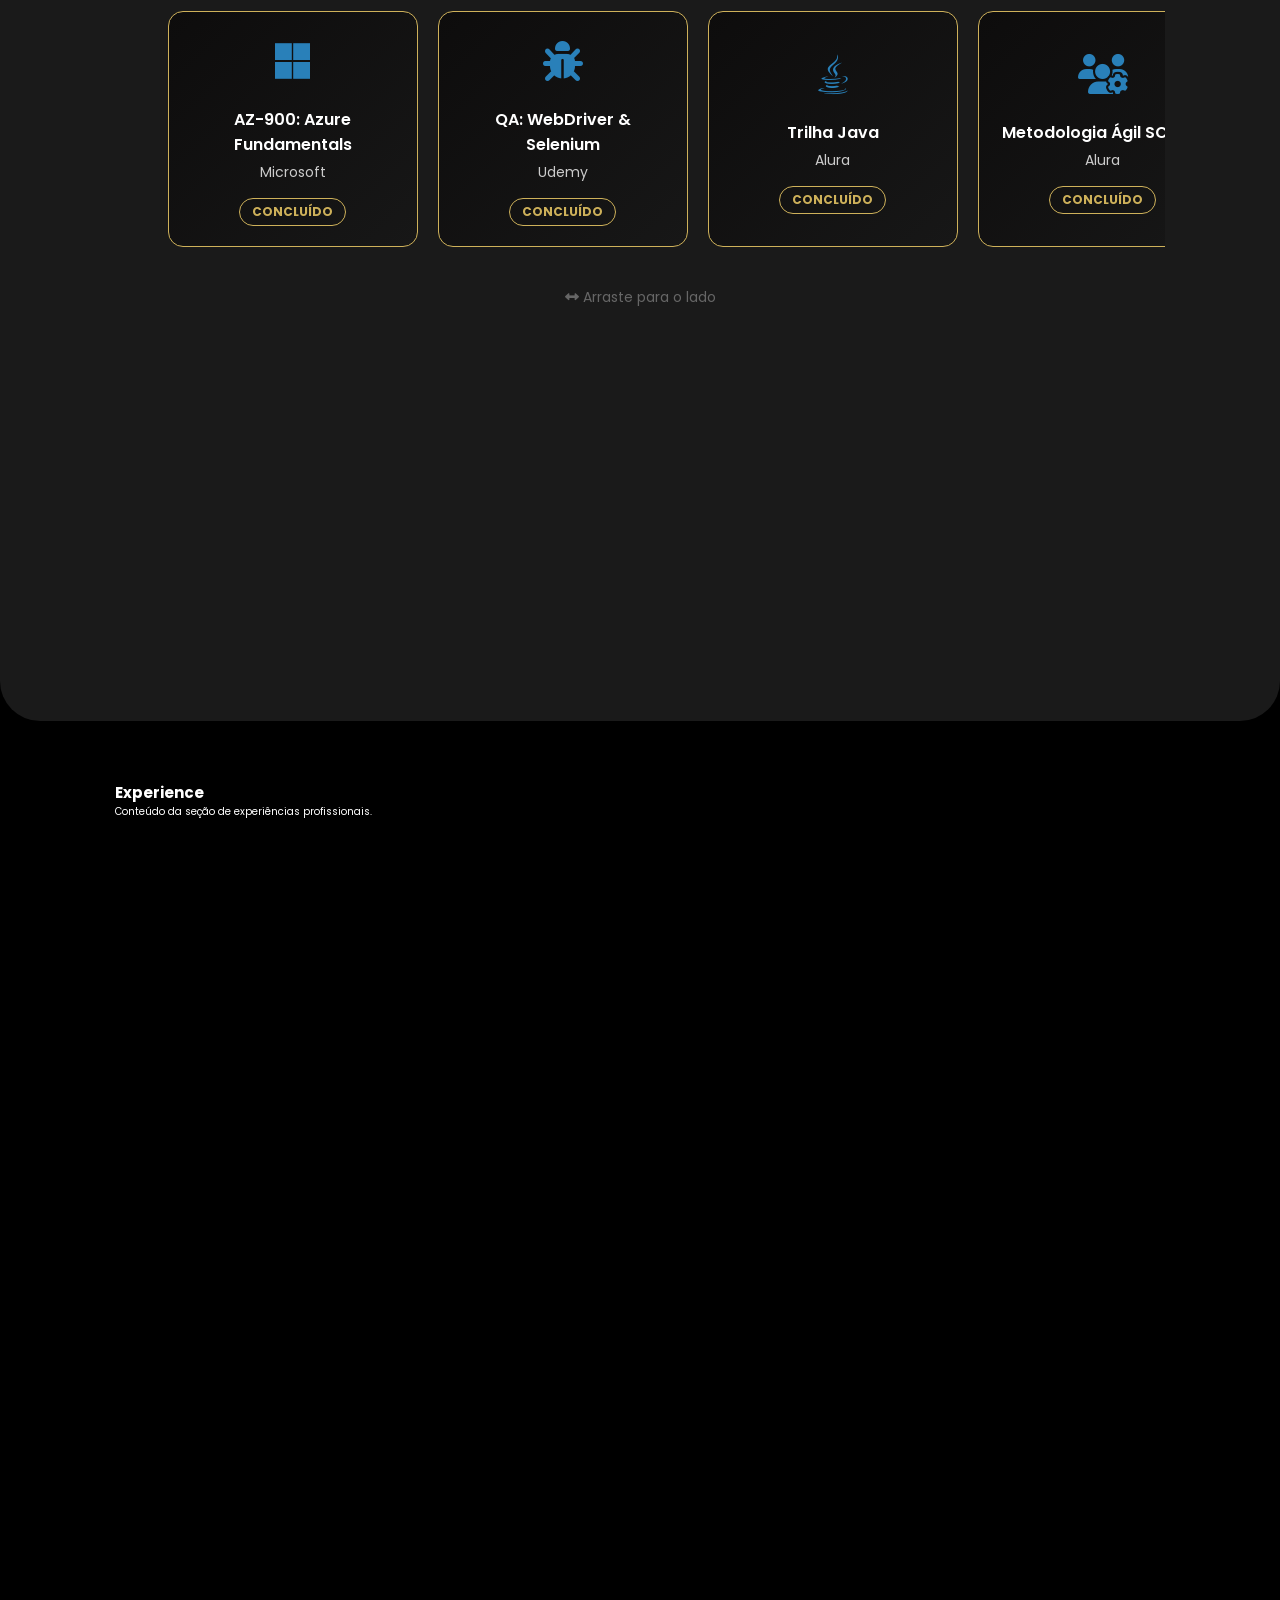
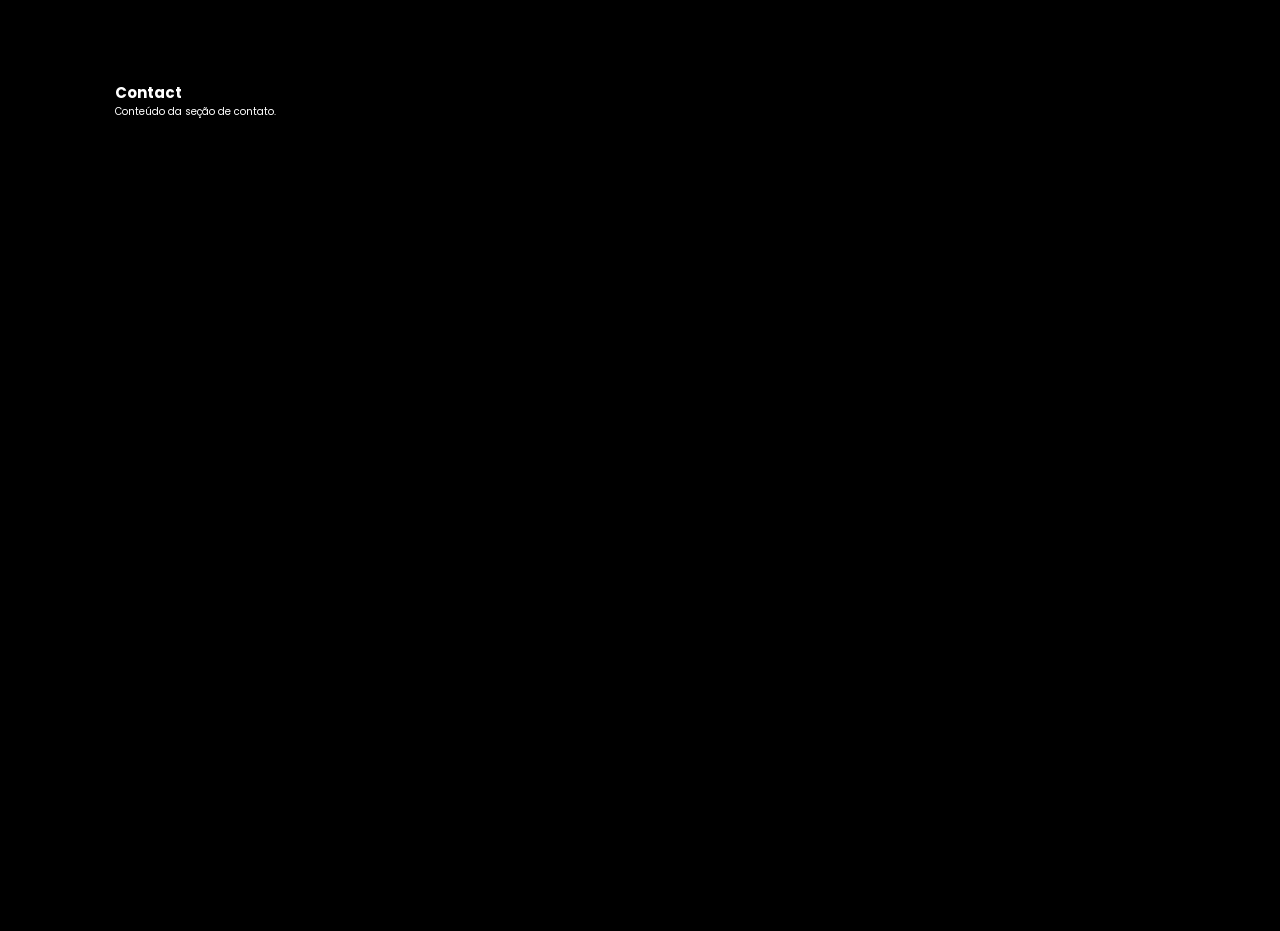
==== commit 8c1c18f5: "menu add" ====
--- a/Site do Gustavo/index.html
+++ b/Site do Gustavo/index.html
@@ -1,5 +1,6 @@
 <!DOCTYPE html>
 <html lang="pt-BR">
+
 <head>
   <meta charset="UTF-8" />
   <meta name="viewport" content="width=device-width, initial-scale=1.0" />
@@ -12,11 +13,16 @@
 <body>
   <header>
     <a href="#" class="logo">Gustavo Freitas</a>
+
+    <div id="menu-icon">
+      <i class="fas fa-bars"></i>
+    </div>
+
     <nav>
       <a href="#home" class="nav-link active">Inicial</a>
       <a href="#projects" class="nav-link">Sobre mim</a>
       <a href="#trajetoria" class="nav-link">Trajetória</a>
-      <a href="#education" class="nav-link">Educação</a>
+      <a href="#certificacoes" class="nav-link">Cursos</a>
       <a href="#experience" class="nav-link">Experiência</a>
       <a href="#contact" class="nav-link">Contato</a>
     </nav>
@@ -29,7 +35,8 @@
     <div class="home-content">
       <h1>Olá! Sou o <span>Gustavo Freitas</span></h1>
       <h3 class="typing-text">Sou <span></span></h3>
-      <p>Seja muito bem-vindo (a) ao meu portfólio. Aqui quero que veja um pouquinho mais sobre quem eu sou, sobre minha vida acadêmica e profissional.</p>
+      <p>Seja muito bem-vindo (a) ao meu portfólio. Aqui quero que veja um pouquinho mais sobre quem eu sou, sobre minha
+        vida acadêmica e profissional.</p>
       <div class="social-icons">
         <a href="#"><i class="fa-brands fa-linkedin"></i></a>
         <a href="#"><i class="fa-brands fa-github"></i></a>
@@ -41,51 +48,52 @@
   </section>
 
   <section class="projects" id="projects">
-    
     <div class="projects-side-bar-left coluna-menor" style="background: var(--cor--gradiente)">
       <img src="img/euIOS.png" alt="Gustavo Freitas IOS" />
       <h1>Gustavo Freitas</h1>
       <h2>Contatos</h2>
-
       <p><i class="fas fa-phone"></i> (13) 98802-8035</p>
       <p><i class="fab fa-linkedin"></i> Gustavo Freitas</p>
       <p><i class="fas fa-envelope"></i> gustavofreita2013@gmail.com</p>
       <p><i class="fas fa-map-marker-alt"></i> Santos, SP - Brasil</p>
+      <a href="Gustavo_Curriculo.pdf" download="Curriculo_Gustavo_Freitas.pdf" class="btn"
+        style="margin-top: 8rem; width: 100%; display: flex; justify-content: center; align-items: center;">Baixar
+        CV</a>
     </div>
 
     <div class="projects-side-bar-right coluna-maior" style="background: var(--cor--gradiente)">
       <h1>Quem eu sou?</h1>
       <h2 class="projects-title">Conheça mais:</h2>
-
       <div class="projects-container">
         <div class="project-card">
           <img src="img/alocacao-de-recursos.png" alt="Selenium" style="width: 50px">
           <h3 class="project-title">Analista de Testes</h3>
-          <p class="project-desc">Realizo testes e automações, visando garantir a qualidade do produto e atender os requisitos.</p>
+          <p class="project-desc">Realizo testes e automações, visando garantir a qualidade do produto e atender os
+            requisitos.</p>
           <p class="project-tech">Java · Selenium · WebDriver · JUnit</p>
           <a href="#" class="project-link open-modal" data-modal-target="#modal">Saiba mais</a>
         </div>
-
         <div class="project-card">
           <img src="img/pngwing.com (4).png" alt="Desenvolvedor" style="width: 50px">
           <h3 class="project-title">Desenvolvedor</h3>
-          <p class="project-desc">Desenvolvo sites e aplicativos, construindo projetos tecnológicos que agregam valor.</p>
+          <p class="project-desc">Desenvolvo sites e aplicativos, construindo projetos tecnológicos que agregam valor.
+          </p>
           <p class="project-tech">Java · SpringBoot · JavaScript · MySql</p>
           <a href="#" class="project-link open-modal" data-modal-target="#modal-dev">Saiba mais</a>
         </div>
-
         <div class="project-card">
           <img src="img/programador.png" alt="Estudante do ADS" style="width: 50px">
           <h3 class="project-title">Estudante de ADS</h3>
-          <p class="project-desc">Estudo na FATEC, no último ano. Sou formado em Técnico em Desenvolvimento de Sistemas pela ETEC.</p>
+          <p class="project-desc">Estudo na FATEC, no último ano. Sou formado em Técnico em Desenvolvimento de Sistemas
+            pela ETEC.</p>
           <p class="project-tech">Gestão de Equipes e Projetos · Desenvolvimento</p>
           <a href="#" class="project-link open-modal" data-modal-target="#modal-student">Saiba mais</a>
         </div>
-
         <div class="project-card">
           <img src="img/suporte-tecnico (1).png" alt="Analista de HelpDesk" style="width: 50px">
           <h3 class="project-title">Analista de HelpDesk</h3>
-          <p class="project-desc">Trabalho atualmente respondendo chamados, garantindo a qualidade da experiência do cliente.</p>
+          <p class="project-desc">Trabalho atualmente respondendo chamados, garantindo a qualidade da experiência do
+            cliente.</p>
           <p class="project-tech">Gestão de Chamados N1 · Atendimento ao Cliente</p>
           <a href="#" class="project-link open-modal" data-modal-target="#modal-helpdesk">Saiba mais</a>
         </div>
@@ -97,61 +105,46 @@
     <div class="modal-content">
       <span class="close-modal">&times;</span>
       <h1 style="color: black;">Portfólio: Analista de Testes</h1>
-      <p style="color: black; font-size: 1.6rem;">
-        Como Analista de Testes, foco em garantir a qualidade do software através de testes manuais e automação. Utilizo ferramentas como Selenium e JUnit para criar testes robustos e confiáveis.
-      </p>
-      <div class="modal-gallery">
-        <img src="img/alocacao-de-recursos.png" alt="Relatório de Testes">
-      </div>
+      <p style="color: black; font-size: 1.6rem;">Como Analista de Testes, foco em garantir a qualidade do software
+        através de testes manuais e automação. Utilizo ferramentas como Selenium e JUnit para criar testes robustos e
+        confiáveis.</p>
+      <div class="modal-gallery"><img src="img/alocacao-de-recursos.png" alt="Relatório de Testes"></div>
     </div>
   </div>
-
   <div id="modal-dev" class="modal-overlay">
     <div class="modal-content">
       <span class="close-modal">&times;</span>
       <h1 style="color: black;">Portfólio: Desenvolvedor</h1>
-      <p style="color: black; font-size: 1.6rem;">
-        Detalhes sobre projetos de desenvolvimento, Java e SpringBoot, e exemplos de código ou links para repositórios.
-      </p>
-      <div class="modal-gallery">
-        <img src="img/pngwing.com (4).png" alt="Desenvolvimento">
-      </div>
+      <p style="color: black; font-size: 1.6rem;">Detalhes sobre projetos de desenvolvimento, Java e SpringBoot, e
+        exemplos de código ou links para repositórios.</p>
+      <div class="modal-gallery"><img src="img/pngwing.com (4).png" alt="Desenvolvimento"></div>
     </div>
   </div>
-
   <div id="modal-student" class="modal-overlay">
     <div class="modal-content">
       <span class="close-modal">&times;</span>
       <h1 style="color: black;">Portfólio: Estudante de ADS</h1>
-      <p style="color: black; font-size: 1.6rem;">
-        Jornada acadêmica na FATEC Rubens Lara e projetos desenvolvidos durante o curso.
-      </p>
-      <div class="modal-gallery">
-        <img src="img/programador.png" alt="Estudante">
-      </div>
+      <p style="color: black; font-size: 1.6rem;">Jornada acadêmica na FATEC Rubens Lara...</p>
+      <div class="modal-gallery"><img src="img/programador.png" alt="Estudante"></div>
     </div>
   </div>
-
   <div id="modal-helpdesk" class="modal-overlay">
     <div class="modal-content">
       <span class="close-modal">&times;</span>
       <h1 style="color: black;">Portfólio: Analista de HelpDesk</h1>
-      <p style="color: black; font-size: 1.6rem;">
-        Experiência com suporte ao cliente, resolução de problemas e garantia da qualidade da experiência do usuário.
-      </p>
-      <div class="modal-gallery">
-        <img src="img/suporte-tecnico (1).png" alt="HelpDesk">
-      </div>
+      <p style="color: black; font-size: 1.6rem;">Experiência com suporte ao cliente, resolução de problemas e garantia
+        da qualidade da experiência do usuário.</p>
+      <div class="modal-gallery"><img src="img/suporte-tecnico (1).png" alt="HelpDesk"></div>
     </div>
   </div>
 
   <section class="projects" id="trajetoria">
-    
-    <div class="projects-side-bar-left coluna-menor" id="trajetoria-educacao">
-      <h2 style="margin-bottom: 2rem;">Experiência Acadêmica</h2>
-      
+
+    <div class="projects-side-bar-left coluna-menor" id="trajetoria-menor">
+      <h2 style="margin-bottom: 2rem;">Educação</h2>
+
       <div class="timeline">
-        
+
         <div class="timeline-item">
           <div class="timeline-dot"></div>
           <div class="timeline-date">2023 - 2026</div>
@@ -159,17 +152,18 @@
             <h3>Tecnólogo em Análise e Des. de Sistemas</h3>
             <h4>FATEC Rubens Lara - Santos/SP</h4>
             <p>
-              Ensino superior focado em Engenharia de Software, Gestão de Projetos e Programação (Java/Spring). Foram realizados projetos se baseando nas metodologias de projetos atuais, como as ágeis por exemplo.
+              Ensino superior focado em Engenharia de Software, Gestão de Projetos e Programação (Java/Spring). Foram
+              realizados diversos projetos utilizando metodologias do mercado atuais, utilizando soluções existentes
+              para resolver problemas.
             </p>
             <div class="timeline-tags">
               <span><b>Presencial</b></span>
               <span>Java</span>
+              <span>Python</span>
               <span>Scrum</span>
-              <span>Python</span>
-              <span>MySql</span>
+              <span>Gestão de Projetos</span>
               <span>Linguagem C</span>
-              <span>Estrutura de dados</span>
-              <span>Gestão de projetos</span>
+              <span>Estrutura de Dados</span>
             </div>
           </div>
         </div>
@@ -181,7 +175,8 @@
             <h3>Técnico em Desenvolvimento de Sistemas</h3>
             <h4>ETEC Doutora Ruth Cardoso - São Vicente/SP</h4>
             <p>
-              Base técnica em lógica de programação e banco de dados. No curso, foram desenvolvidos diversos projetos utilizando linguagens de programação, resolvendo problemas comuns no mercado em exercícios.
+              Base técnica em lógica de programação e banco de dados. No curso, foram desenvolvidos diversos projetos
+              utilizando linguagens de programação, resolvendo problemas comuns no mercado em exercícios.
             </p>
             <div class="timeline-tags">
               <span><b>Presencial</b></span>
@@ -197,12 +192,11 @@
       </div>
     </div>
 
-    <div class="projects-side-bar-right coluna-maior" id="trajetoria-profissional">
+    <div class="projects-side-bar-right coluna-maior" id="trajetoria-maior">
       <h2 style="margin-bottom: 2rem;">Experiência Profissional</h2>
-      
-      
+
       <div class="timeline">
-        
+
         <div class="timeline-item">
           <div class="timeline-dot"></div>
           <div class="timeline-date"><b>Ago/2025 - Atualmente</b></div>
@@ -210,12 +204,15 @@
             <h3>Analista de HelpDesk</h3>
             <h4>SOC - Age Desenvolvimento de Sistemas</h4>
             <p>
-              Responsável pela análise aprofundada de erros sistêmicos e validação de regras de negócio conforme documentação. Atuo também na execução de testes de novas funcionalidades em dias de atualizações, fornecendo feedback direto ao time de desenvolvimento e garantindo a qualidade das entregas. Realizo também, treinamentos para os usuários finais do software e consultorias quando necessário. 
+              Responsável pela análise aprofundada de erros sistêmicos e validação de regras de negócio conforme
+              documentação. Atuo também na execução de testes de novas funcionalidades em dias de atualizações,
+              fornecendo feedback direto ao time de desenvolvimento e garantindo a qualidade das entregas. Realizo
+              também, treinamentos para os usuários finais do software e consultorias quando necessário.
             </p>
             <div class="timeline-tags">
               <span>Mapeamento de Erros</span>
-              <span>Testes</span>
-              <span>Treinamentos para Clientes</span>
+              <span>Treinamento para Clientes</span>
+              <span>Testes de Software</span>
             </div>
           </div>
         </div>
@@ -227,7 +224,8 @@
             <h3>Assistente de HelpDesk</h3>
             <h4>SOC - Age Desenvolvimento de Sistemas</h4>
             <p>
-              Atuação focada no atendimento ao cliente e suporte na resolução de chamados. Realizei escalonamento de tickets para o time de Desenvolvimento em casos de BUGs, e atualizações da documentação quando necessário.
+              Atuação focada no atendimento ao cliente e suporte na resolução de chamados. Realizei escalonamento de
+              tickets para o time de Desenvolvimento em casos de BUGs, e atualizações da documentação quando necessário.
             </p>
             <div class="timeline-tags">
               <span>Suporte N1</span>
@@ -244,13 +242,14 @@
             <h3>Estagiário - Relacionamento e Negócios</h3>
             <h4>SOC - Age Desenvolvimento de Sistemas</h4>
             <p>
-              Início da jornada na empresa, com foco no aprendizado das regras de negócio e relacionamento com clientes. Desenvolvimento de soft skills essenciais e entendimento do ecossistema do software SOC SST.
+              Início da jornada na empresa, com foco no aprendizado das regras de negócio e relacionamento com clientes.
+              Desenvolvimento de soft skills essenciais e entendimento do ecossistema do software SOC SST.
             </p>
             <div class="timeline-tags">
               <span>Relacionamento</span>
               <span>Software SOC</span>
               <span>Negócios</span>
-              <span>Comunicação e Flexibilidade</span>
+              <span>Comunicação e Flexibidade</span>
             </div>
           </div>
         </div>
@@ -262,7 +261,8 @@
             <h3>Auxiliar Técnico TI</h3>
             <h4>FORTEC / FATEF</h4>
             <p>
-              Suporte técnico abrangente a softwares e hardwares, incluindo manutenção de redes e equipamentos. Atuei também na automatização de processos manuais, otimizando a rotina interna da instituição.
+              Suporte técnico abrangente a softwares e hardwares, incluindo manutenção de redes e equipamentos. Atuei
+              também na automatização de processos manuais, otimizando a rotina interna da instituição.
             </p>
             <div class="timeline-tags">
               <span>Infraestrutura</span>
@@ -280,7 +280,8 @@
             <h3>Aprendiz de Suporte de TI</h3>
             <h4>Brasil Terminal Portuário (BTP)</h4>
             <p>
-              Primeira experiência profissional em TI. Responsável pela preparação e instalação de equipamentos (computadores, coletores, rádios), gestão de usuários e suporte direto aos colaboradores.
+              Primeira experiência profissional em TI. Responsável pela preparação e instalação de equipamentos
+              (computadores, coletores, rádios), gestão de usuários e suporte direto aos colaboradores.
             </p>
             <div class="timeline-tags">
               <span>Hardware</span>
@@ -294,9 +295,63 @@
     </div>
   </section>
 
-  <section id="education">
-    <h2>Education</h2>
-    <p>Conteúdo da seção de formação acadêmica.</p>
+  <section class="certifications" id="certificacoes">
+    <h2 class="section-title">Mural de <span style="color: var(--cor-fonte);">Certificações e Cursos</span></h2>
+
+    <div class="carousel-container">
+
+      <div class="cert-card">
+        <div class="cert-icon"><i class="fab fa-microsoft"></i></div>
+        <h3>AZ-900: Azure Fundamentals</h3>
+        <p>Microsoft</p>
+        <span class="cert-status">Concluído</span>
+      </div>
+
+      <div class="cert-card">
+        <div class="cert-icon"><i class="fas fa-bug"></i></div>
+        <h3>QA: WebDriver & Selenium</h3>
+        <p>Udemy</p>
+        <span class="cert-status">Concluído</span>
+      </div>
+
+      <div class="cert-card">
+        <div class="cert-icon"><i class="fab fa-java"></i></div>
+        <h3>Trilha Java</h3>
+        <p>Alura</p>
+        <span class="cert-status">Concluído</span>
+      </div>
+
+      <div class="cert-card">
+        <div class="cert-icon"><i class="fas fa-users-cog"></i></div>
+        <h3>Metodologia Ágil SCRUM</h3>
+        <p>Alura</p>
+        <span class="cert-status">Concluído</span>
+      </div>
+
+      <div class="cert-card">
+        <div class="cert-icon"><i class="fas fa-code"></i></div>
+        <h3>Linguagem C#</h3>
+        <p>Fundação Bradesco</p>
+        <span class="cert-status">Concluído</span>
+      </div>
+
+      <div class="cert-card">
+        <div class="cert-icon"><i class="fas fa-clipboard-check"></i></div>
+        <h3>QA: Plano de Testes e Bugs</h3>
+        <p>Alura</p>
+        <span class="cert-status">Concluído</span>
+      </div>
+
+      <div class="cert-card">
+        <div class="cert-icon"><i class="fas fa-file-excel"></i></div>
+        <h3>Excel Básico & Office 365</h3>
+        <p>Universidade BTP</p>
+        <span class="cert-status">Concluído</span>
+      </div>
+
+    </div>
+
+    <p class="swipe-hint"><i class="fas fa-arrows-alt-h"></i> Arraste para o lado</p>
   </section>
 
   <section id="experience">
@@ -311,4 +366,5 @@
 
   <script src="javascript.js"></script>
 </body>
+
 </html>
--- a/Site do Gustavo/style.css
+++ b/Site do Gustavo/style.css
@@ -64,6 +64,7 @@
     transform: scale(1.1);
 }
 
+/* Menu Desktop */
 nav a{
     font-size: 1.8rem;
     color: white;
@@ -77,6 +78,14 @@
 nav a.active{
     color: var(--cor-fonte);
     border-bottom: 3px solid var(--cor-fonte);
+}
+
+/* Ícone do Menu Mobile (Escondido no Desktop) */
+#menu-icon {
+    font-size: 3.6rem;
+    color: var(--cor-fonte);
+    display: none;
+    cursor: pointer;
 }
 
 /* --- SECTION GERAL --- */
@@ -205,21 +214,12 @@
 }
 
 /* --- PROJECTS / PORTFOLIO --- */
-.home-projects {
-    display: flex;
-    justify-content: center;
-    align-items: center;
-    gap: 8rem;
-    background-color: rgb(236, 236, 236);
-    margin: 100px;
-}
-
 .projects {
     background-color: var(--cor-background);
     padding: 8rem 9% 5rem;
     color: white;
     text-align: center;
-    border-radius: 40px 40px 40px 40px;
+    border-radius: 40px;
     display: flex;
     justify-content: center;
     margin-top: 1%;
@@ -240,7 +240,7 @@
     background-color: var(--cor-background);
 }
 
-.projects-side-bar-left h2, .projects-side-bar-right h2 {
+.projects-side-bar-left h2 {
     font-size: 2rem;
     color: var(--cor-fonte-dourado);
     margin-bottom: 1rem;
@@ -429,42 +429,39 @@
     transition: color 0.3s ease;
 }
 
-/* --- TRAJETÓRIA (TIMELINE) - FLEX RESPONSIVO --- */
-
-/* Configuração do container pai */
+/* --- TRAJETÓRIA (TIMELINE) - LADO A LADO --- */
+
+/* Configuração do container pai para alinhamento horizontal */
 #trajetoria {
     display: flex;
-    justify-content: space-between;
-    align-items: stretch; /* Garante que colunas tenham mesma altura */
+    justify-content: center; 
+    align-items: stretch; /* Garante alturas iguais */
     gap: 2rem;
     flex-wrap: wrap; 
 }
 
 /* COLUNA ESQUERDA (EDUCAÇÃO) - Menor */
-#trajetoria #trajetoria-educacao {
-    flex: 35; /* Proporção ~35% */
+#trajetoria #trajetoria-menor {
+    width: 32%; /* Largura calculada para caber */
     margin: 0;
-    padding: 30px 30px 30px 40px; 
+    padding: 30px; 
     display: flex;
     flex-direction: column;
-    min-width: 300px; /* Evita ficar muito estreito */
 }
 
 /* COLUNA DIREITA (PROFISSIONAL) - Maior */
-#trajetoria #trajetoria-profissional {
-    flex: 60; /* Proporção ~60% */
+#trajetoria #trajetoria-maior {
+    width: 62%; /* Largura calculada para caber */
     margin: 0;
     padding: 30px 30px 30px 40px;
     display: flex;
     flex-direction: column;
-    min-width: 300px;
 }
 
 /* Container da Linha do Tempo */
 .timeline {
     position: relative;
     max-width: 100%;
-    flex: 1; /* Ocupa espaço disponível */
 }
 
 /* A Linha Vertical */
@@ -527,7 +524,7 @@
     border: 1px solid rgba(255, 255, 255, 0.1);
     transition: transform 0.3s ease, box-shadow 0.3s ease;
     text-align: left;
-    height: 100%; /* Preenche altura se necessário */
+    height: 100%; 
 }
 
 .timeline-item:hover .timeline-content {
@@ -542,7 +539,6 @@
     margin-bottom: 0.5rem;
 }
 
-/* H4 com margem reduzida (Espaço subtítulo-descrição) */
 .timeline-content h4 {
     font-size: 1.6rem;
     color: white;
@@ -579,32 +575,145 @@
     color: black;
 }
 
-/* --- MEDIA QUERIES (RESPONSIVIDADE) --- */
+/* --- SEÇÃO CERTIFICAÇÕES (CARROSSEL) --- */
+
+.certifications {
+    text-align: center;
+    background-color: var(--cor-background);
+    padding: 8rem 9% 5rem;
+    border-radius: 40px; 
+    margin: 1rem 0rem;
+}
+
+.section-title {
+    font-size: 4rem;
+    color: var(--cor-fonte-dourado);
+    background-color: #232323;
+    border-radius: 20px;
+    margin-bottom: 3rem;
+}
+
+/* Container do Scroll Horizontal */
+.carousel-container {
+    display: flex;
+    overflow-x: auto;
+    gap: 2rem;
+    padding: 2rem 5%;
+    scroll-snap-type: x mandatory;
+    scroll-behavior: smooth;
+    -webkit-overflow-scrolling: touch;
+}
+
+.carousel-container::-webkit-scrollbar {
+    height: 8px;
+}
+
+.carousel-container::-webkit-scrollbar-track {
+    background: rgba(255, 255, 255, 0.05);
+    border-radius: 10px;
+}
+
+.carousel-container::-webkit-scrollbar-thumb {
+    background: var(--cor-fonte);
+    border-radius: 10px;
+}
+
+/* Estilo dos Cards de Certificação */
+.cert-card {
+    background: var(--cor--gradiente);
+    border: 1px solid var(--cor-fonte-dourado);
+    border-radius: 15px;
+    padding: 2rem;
+    min-width: 250px;
+    max-width: 250px;
+    text-align: center;
+    scroll-snap-align: center;
+    transition: transform 0.3s ease, box-shadow 0.3s ease;
+    display: flex;
+    flex-direction: column;
+    align-items: center;
+    justify-content: center;
+}
+
+.cert-card:hover {
+    transform: translateY(-10px);
+    box-shadow: 0 0 20px rgba(41, 128, 185, 0.4);
+    border-color: var(--cor-fonte);
+}
+
+.cert-icon {
+    font-size: 4rem;
+    color: var(--cor-fonte);
+    margin-bottom: 1.5rem;
+}
+
+.cert-card h3 {
+    font-size: 1.6rem;
+    color: white;
+    margin-bottom: 0.5rem;
+    font-weight: 600;
+}
+
+.cert-card p {
+    font-size: 1.4rem;
+    color: #ccc;
+    margin-bottom: 1.5rem;
+}
+
+.cert-status {
+    font-size: 1.2rem;
+    color: var(--cor-fonte-dourado);
+    border: 1px solid var(--cor-fonte-dourado);
+    padding: 0.4rem 1.2rem;
+    border-radius: 20px;
+    text-transform: uppercase;
+    font-weight: bold;
+}
+
+.swipe-hint {
+    margin-top: 2rem;
+    font-size: 1.4rem;
+    color: #666;
+    animation: fadePulse 2s infinite;
+}
+
+@keyframes fadePulse {
+    0%, 100% { opacity: 0.5; }
+    50% { opacity: 1; }
+}
+
+/* --- MEDIA QUERIES (RESPONSIVIDADE MOBILE) --- */
 
 @media(max-width:995px){
     /* MENU RESPONSIVO */
-    nav{
+    #menu-icon {
+        display: block; /* Mostra o ícone */
+    }
+
+    nav {
         position: absolute;
-        display: none;
-        top: 0;
+        top: 100%;
         right: 0;
-        width: 40%;
-        border-left: 3px solid var(--cor-fonte);
-        border-bottom: 3px solid var(--cor-fonte);
+        width: 50%;
+        padding: 1rem 3%;
+        background-color: var(--cor-background);
+        backdrop-filter: blur(10px);
         border-bottom-left-radius: 2rem;
-        padding: 1rem solid;
-        background-color: #161616;
-        border-top: 0.1rem solid rgba(0,0,0,0.1);
-    }
-
-    nav.active{
+        border-left: 2px solid var(--cor-fonte);
+        border-bottom: 2px solid var(--cor-fonte);
+        display: none; /* Escondido por padrão */
+    }
+
+    /* Classe ativada pelo JS */
+    nav.active {
         display: block;
     }
 
-    nav a{
+    nav a {
         display: block;
         font-size: 2rem;
         margin: 3rem 0;
+        color: white;
     }
 
     nav a:hover,
@@ -651,7 +760,7 @@
     /* CORREÇÃO DO OVERFLOW NO MOBILE */
     .projects-container {
         display: grid;
-        grid-template-columns: 1fr; /* Força 1 coluna que se adapta ao container */
+        grid-template-columns: 1fr; /* Força 1 coluna */
         gap: 2rem;
         width: 100%;
     }
@@ -675,7 +784,7 @@
     }
     
     .projects-side-bar-left p {
-        justify-content: center; /* Centraliza ícones e texto */
+        justify-content: center; 
         margin-top: 2rem;
     }
 
@@ -684,17 +793,25 @@
         flex-direction: column;
     }
 
-    #trajetoria #trajetoria-educacao,
-    #trajetoria #trajetoria-profissional {
+    #trajetoria #trajetoria-menor,
+    #trajetoria #trajetoria-maior {
         width: 100%; /* Ocupa 100% no mobile */
-        flex: none;  /* Desativa a proporção flex */
         padding: 30px;
         padding-left: 20px;
         margin-bottom: 2rem;
-        min-width: auto; /* Remove min-width para não quebrar telas pequenas */
+        min-width: auto; 
     }
     
     .timeline::before { left: 0px; }
     .timeline-dot { left: -9px; }
     .timeline-content { padding: 2rem; }
+
+    /* CERTIFICAÇÕES MOBILE */
+    .carousel-container {
+        padding-left: 2rem;
+        justify-content: flex-start;
+    }
+    .cert-card {
+        min-width: 220px;
+    }
 }
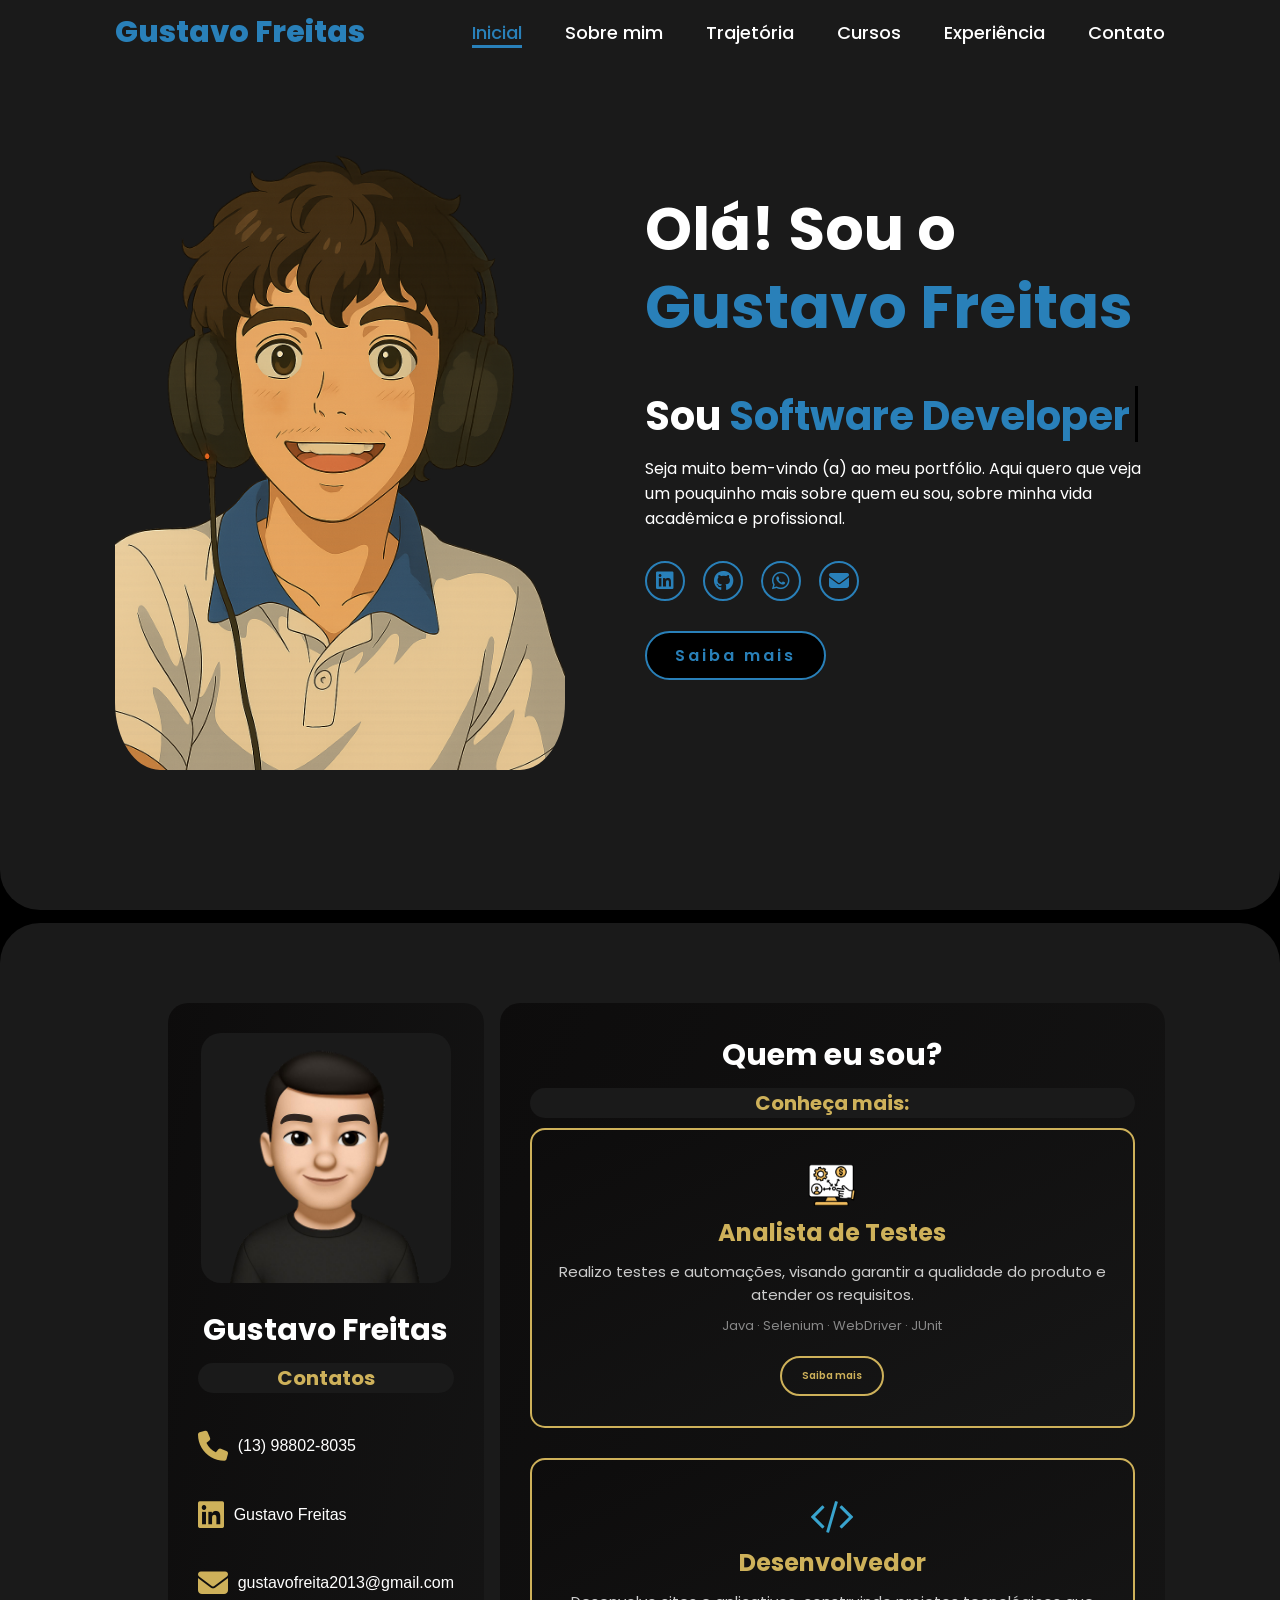
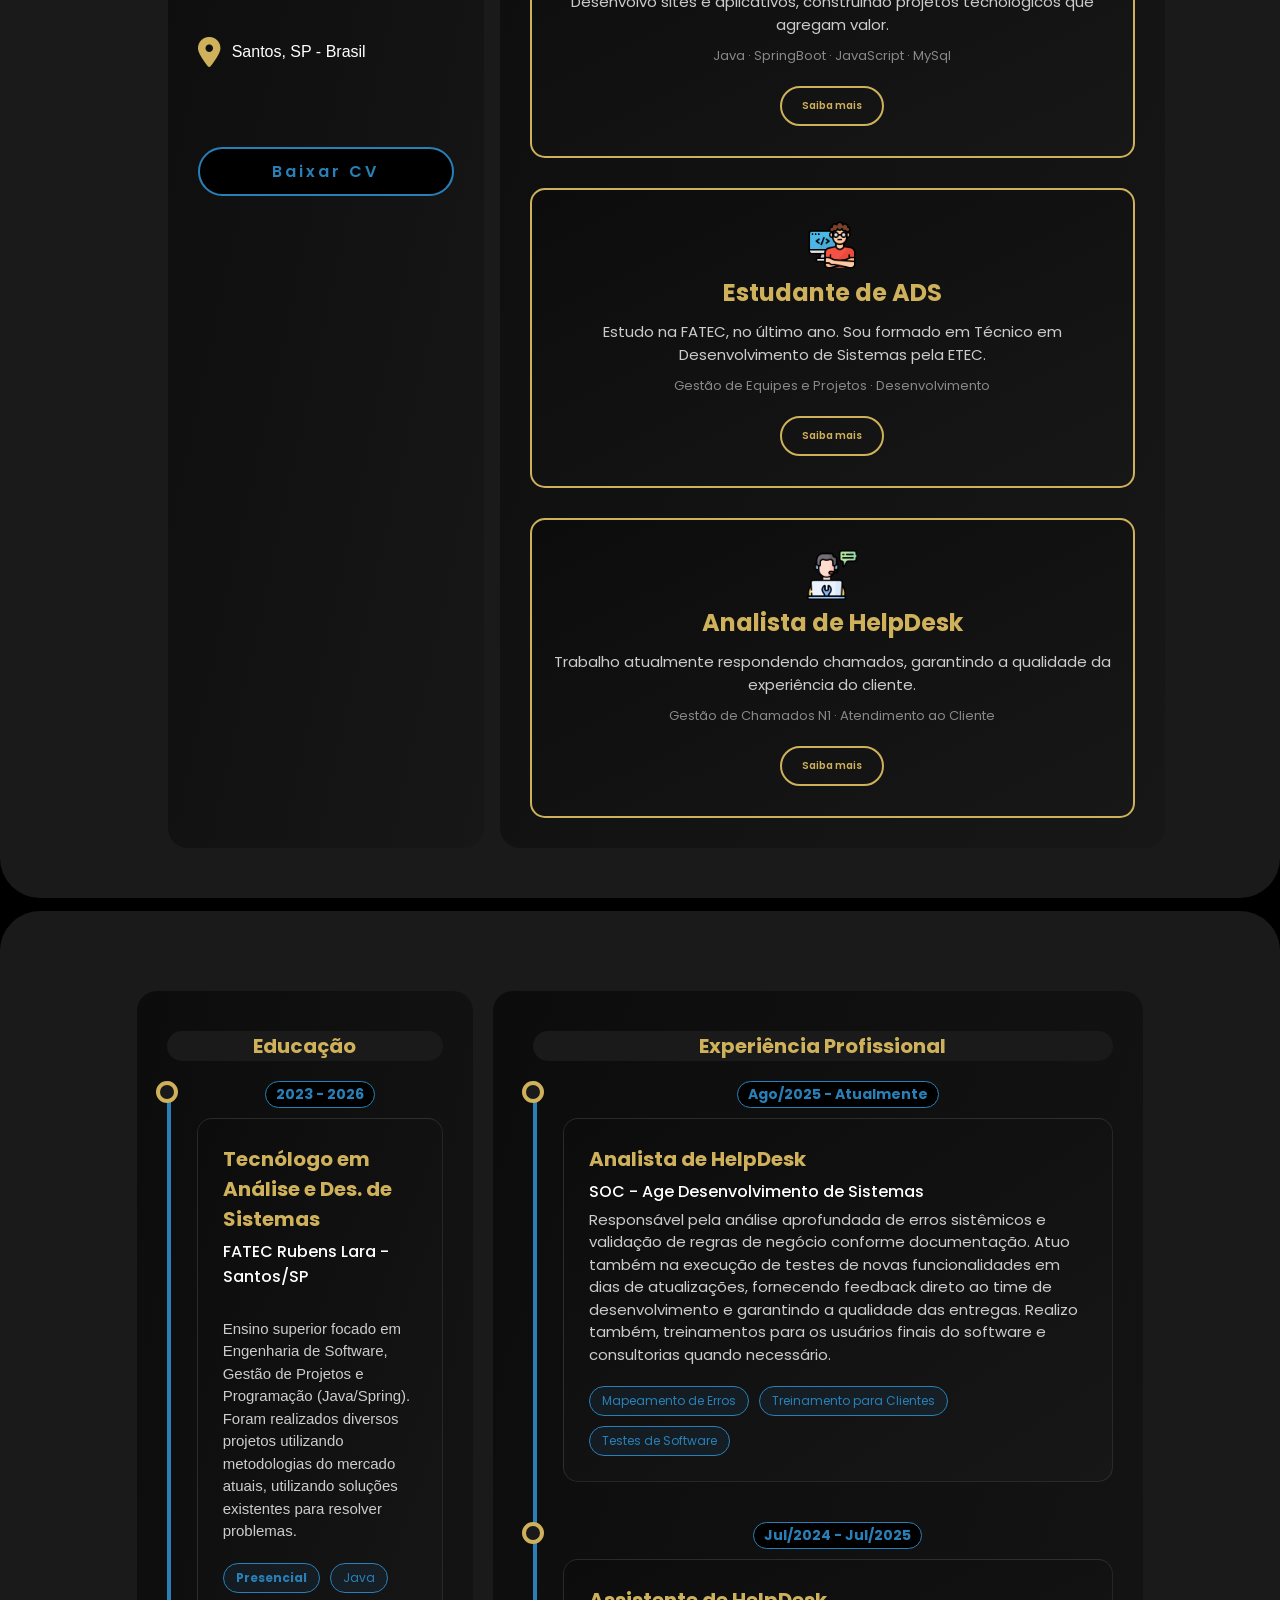
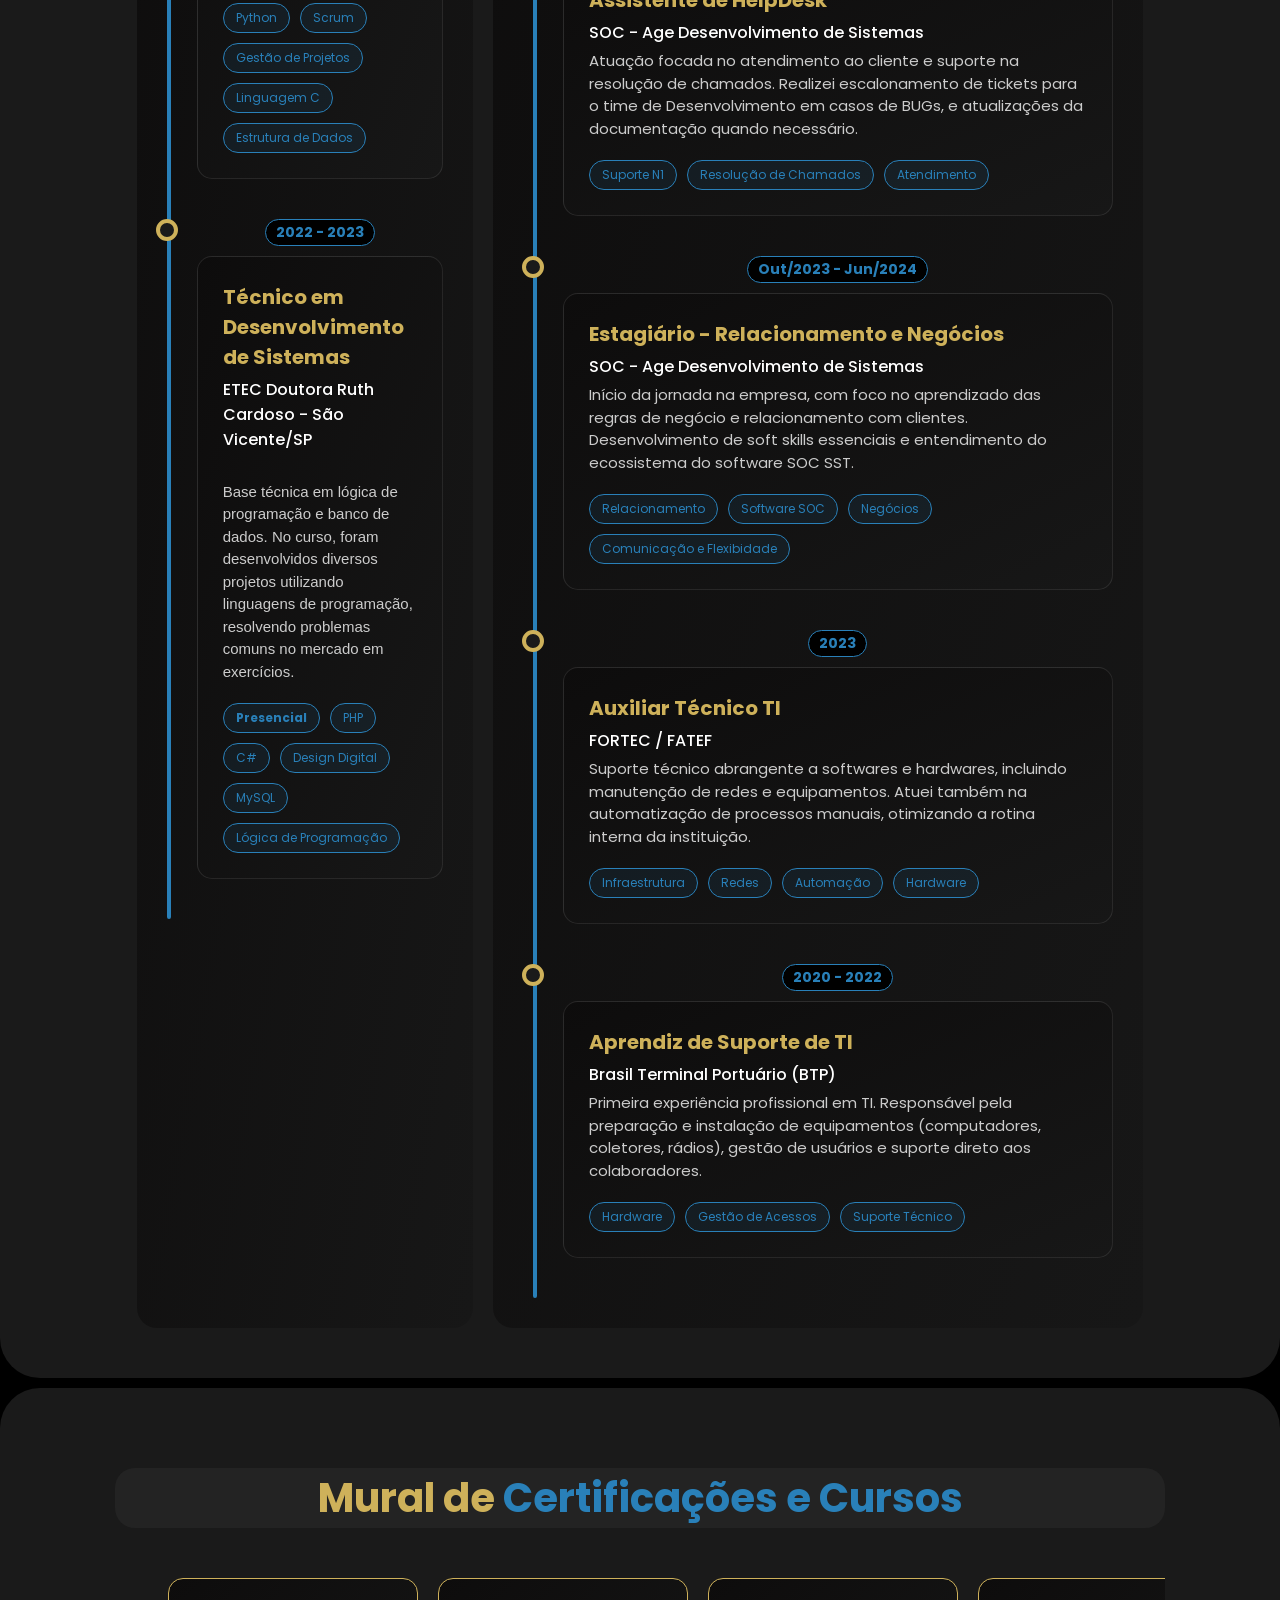
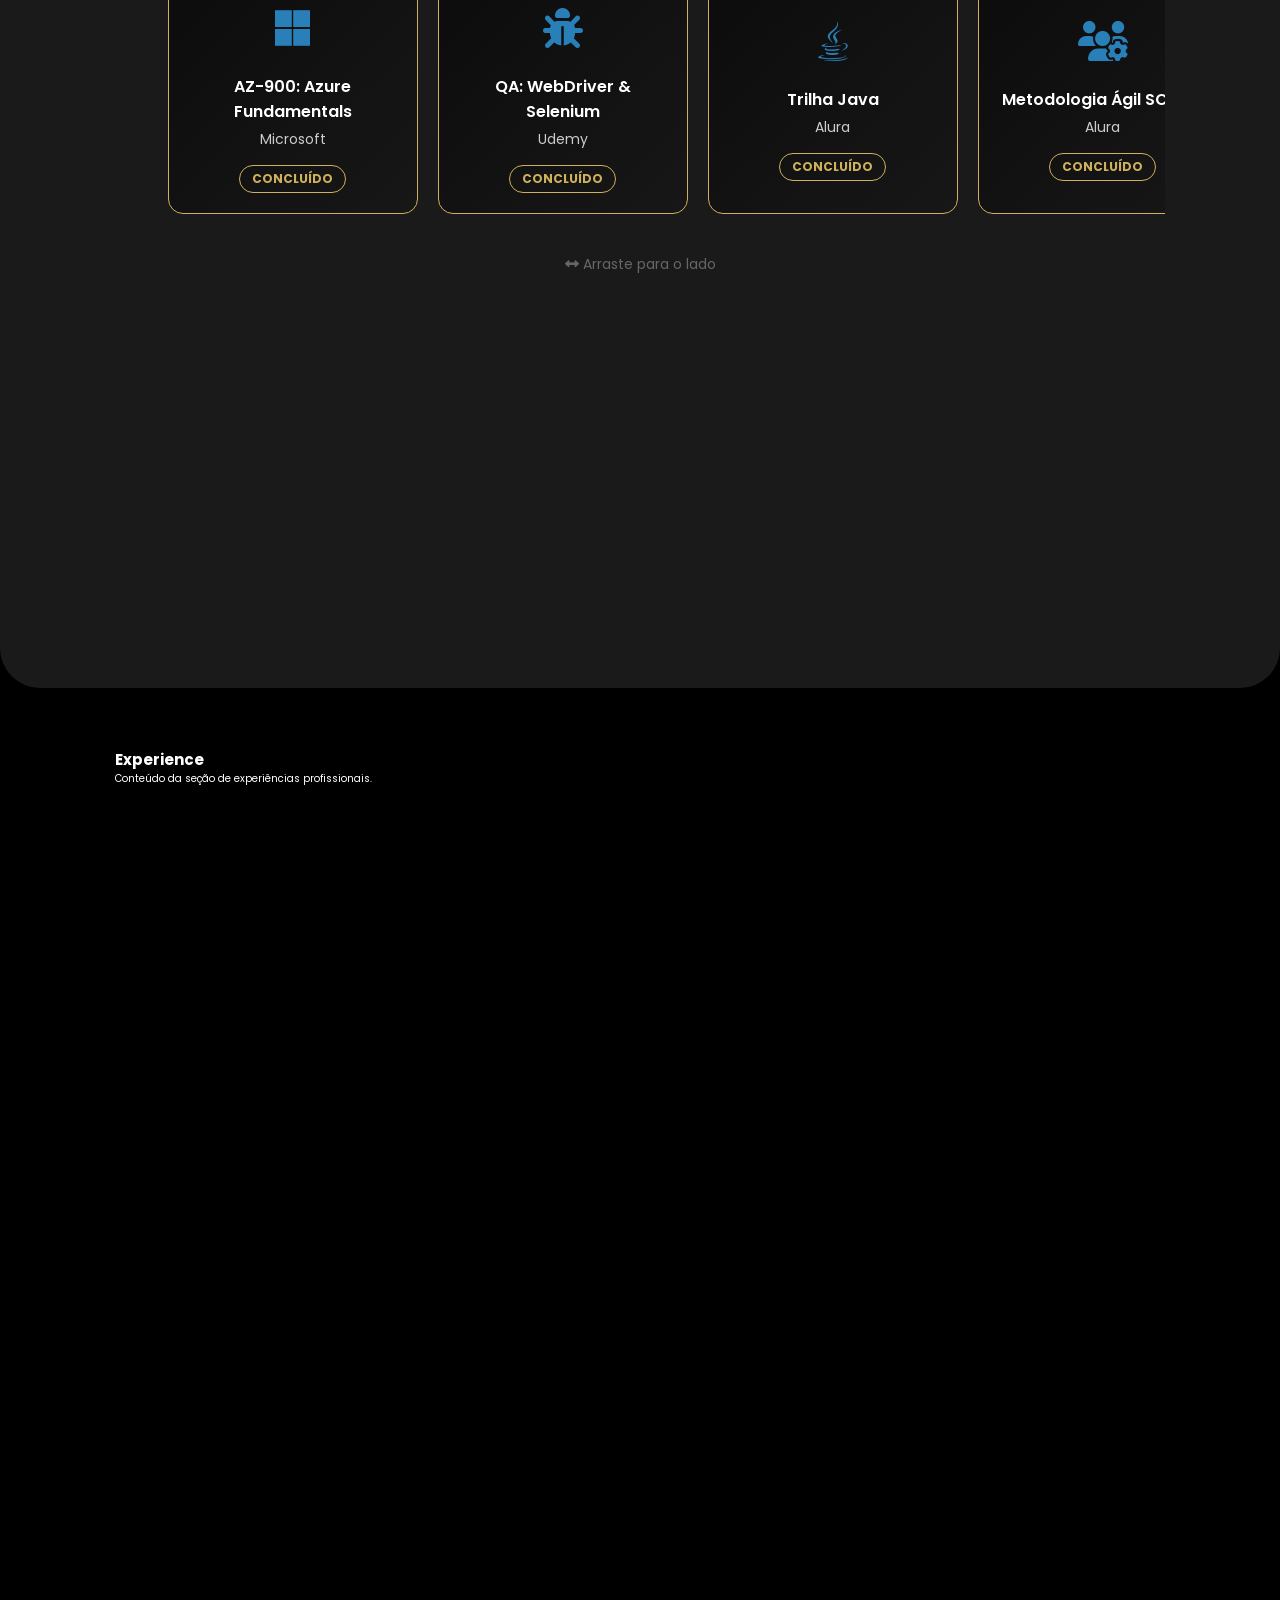
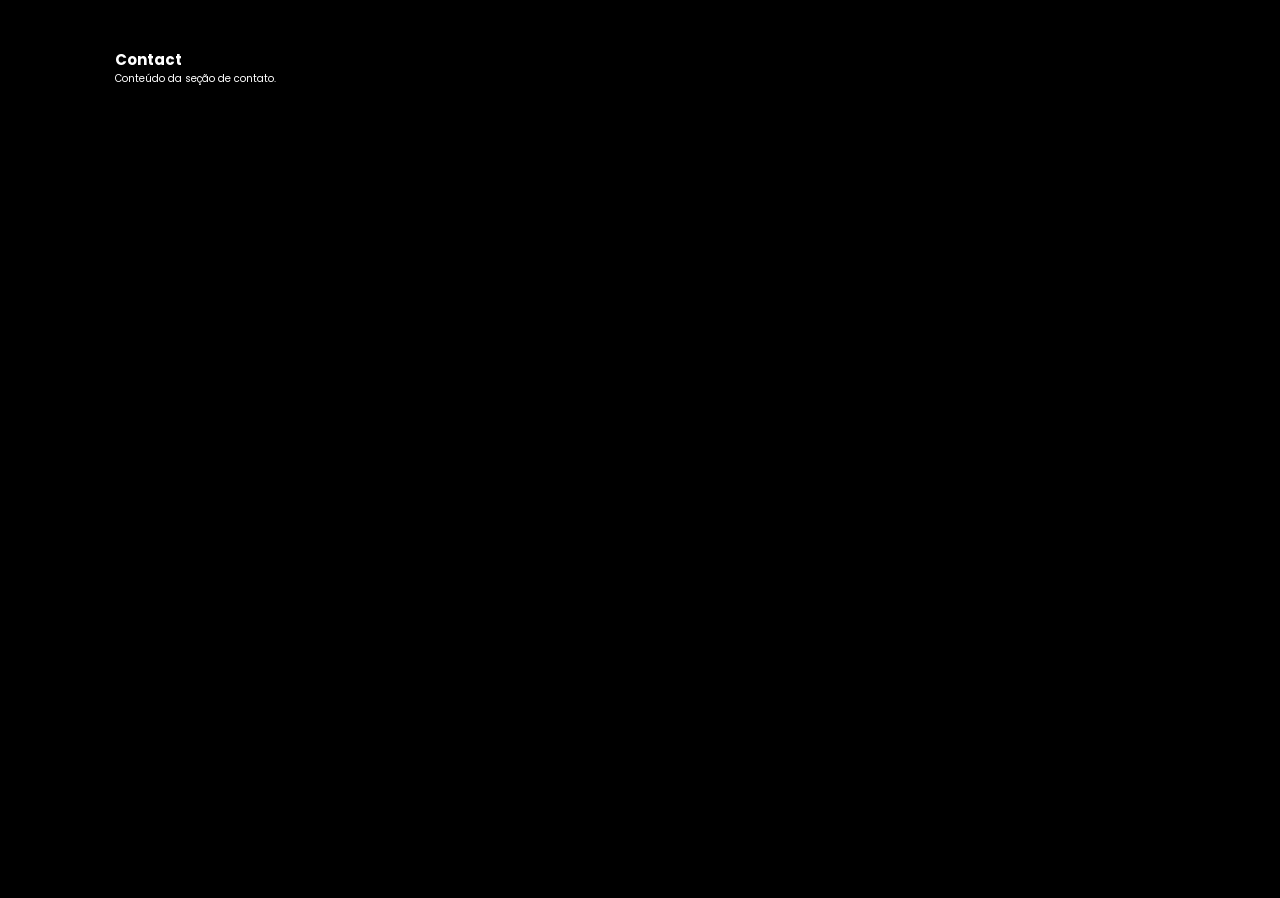
==== commit 18773827: "correção dos links da pagInicial" ====
--- a/Site do Gustavo/index.html
+++ b/Site do Gustavo/index.html
@@ -38,10 +38,10 @@
       <p>Seja muito bem-vindo (a) ao meu portfólio. Aqui quero que veja um pouquinho mais sobre quem eu sou, sobre minha
         vida acadêmica e profissional.</p>
       <div class="social-icons">
-        <a href="#"><i class="fa-brands fa-linkedin"></i></a>
-        <a href="#"><i class="fa-brands fa-github"></i></a>
-        <a href="#"><i class="fa-brands fa-x-twitter"></i></a>
-        <a href="#"><i class="fa-brands fa-instagram"></i></a>
+        <a href="https://www.linkedin.com/in/gustavo-freitas-8109bb201" target="_blank"><i class="fa-brands fa-linkedin"></i></a>
+        <a href="https://github.com/GustavoFreitas2806" target="_blank"><i class="fa-brands fa-github"></i></a>
+        <a href="https://wa.me/5513988028035" target="_blank"><i class="fa-brands fa-whatsapp"></i></a>
+        <a href="mailto:gustavofreita2013@gmail.com?subject=Olá! Gostaria de entrar em contato com você :)" target="_blank"><i class="fas fa-envelope"></i></a>
       </div>
       <a href="#projects" class="btn">Saiba mais</a>
     </div>
--- a/Site do Gustavo/style.css
+++ b/Site do Gustavo/style.css
@@ -240,7 +240,7 @@
     background-color: var(--cor-background);
 }
 
-.projects-side-bar-left h2 {
+.projects-side-bar-left h2, .projects-side-bar-right h2 {
     font-size: 2rem;
     color: var(--cor-fonte-dourado);
     margin-bottom: 1rem;
@@ -814,4 +814,30 @@
     .cert-card {
         min-width: 220px;
     }
+}
+
+/* --- ADICIONE ISSO NO FINAL DO STYLE.CSS PARA O TEXTO FUNCIONAR --- */
+
+@keyframes cursor {
+    to {
+        border-left: 3px solid transparent;
+    }
+}
+
+@keyframes words {
+    0%, 20% {
+        content: "Analista de Testes";
+    }
+    21%, 40% {
+        content: "Desenvolvedor";
+    }
+    41%, 60% {
+        content: "Entusiasta por Tecnologia";
+    }
+    61%, 80% {
+        content: "Estudante de ADS";
+    }
+    81%, 100% {
+        content: "Analista de HelpDesk";
+    }
 }
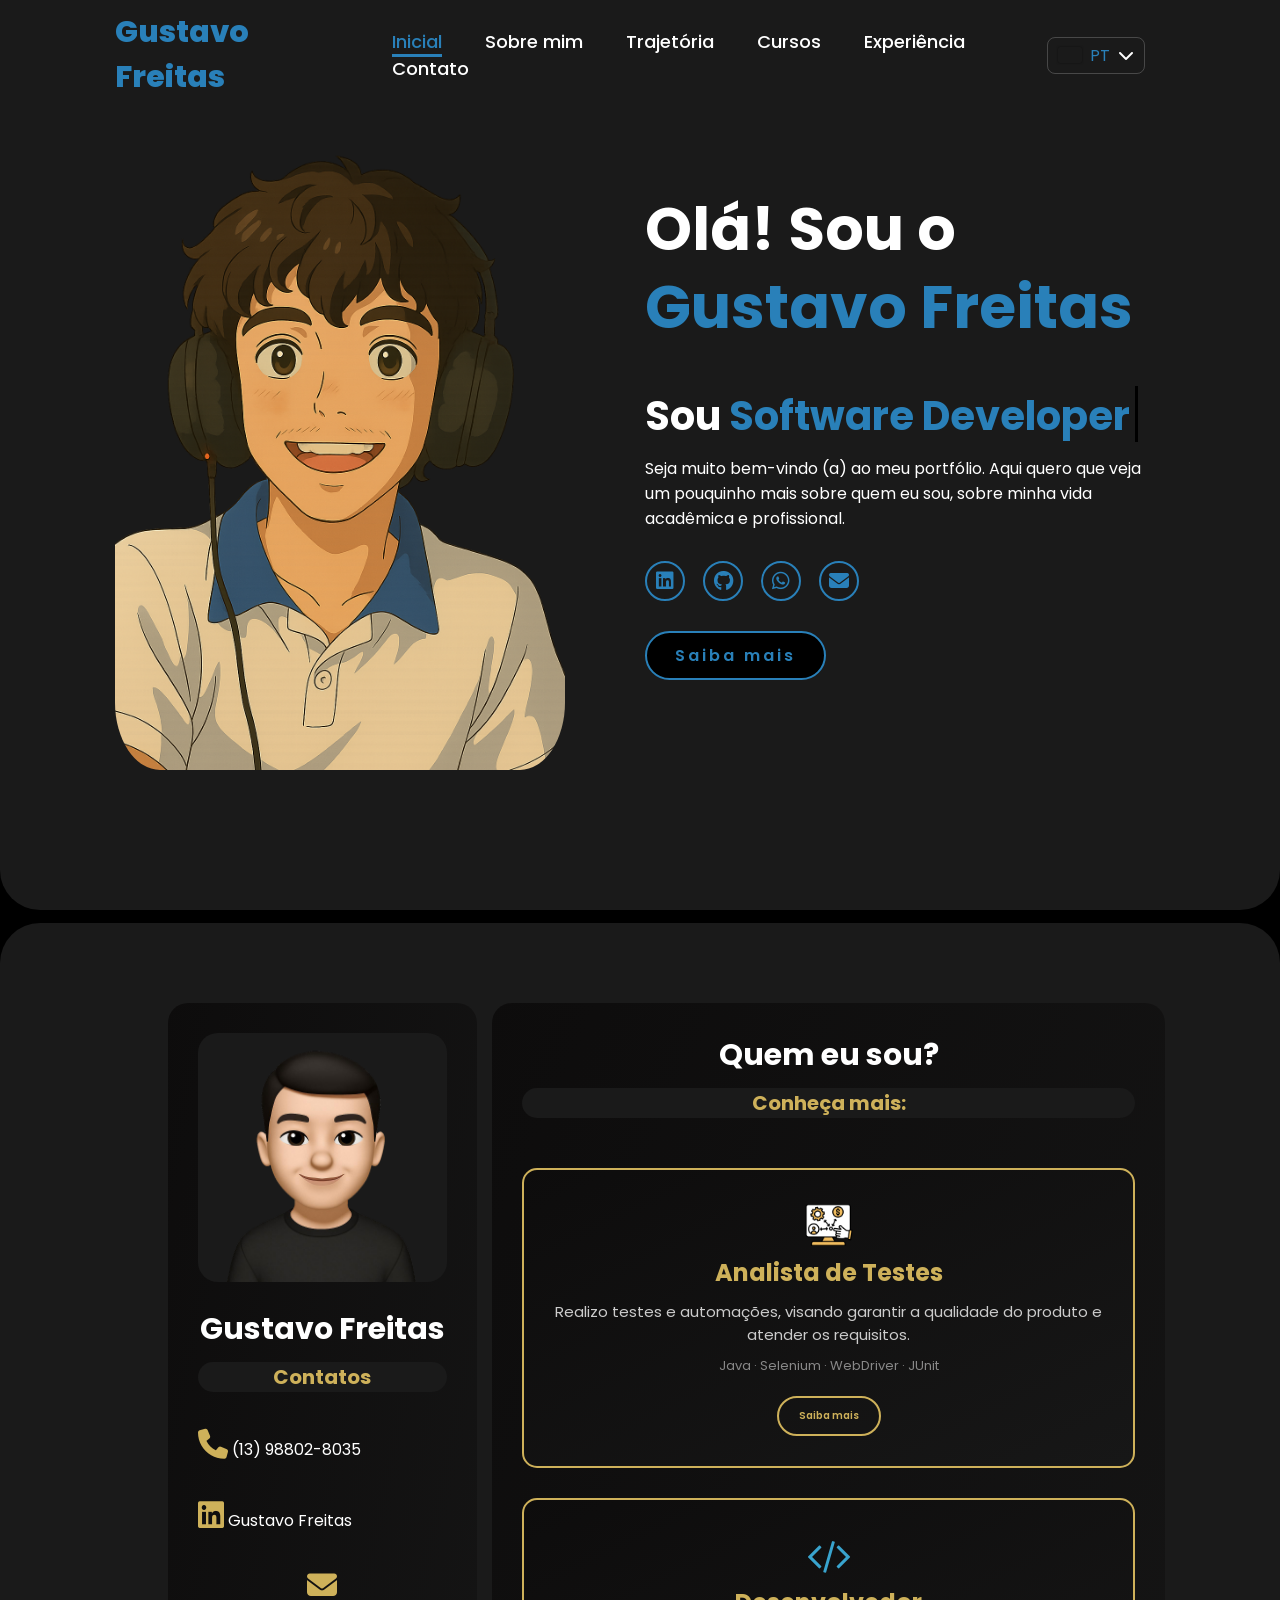
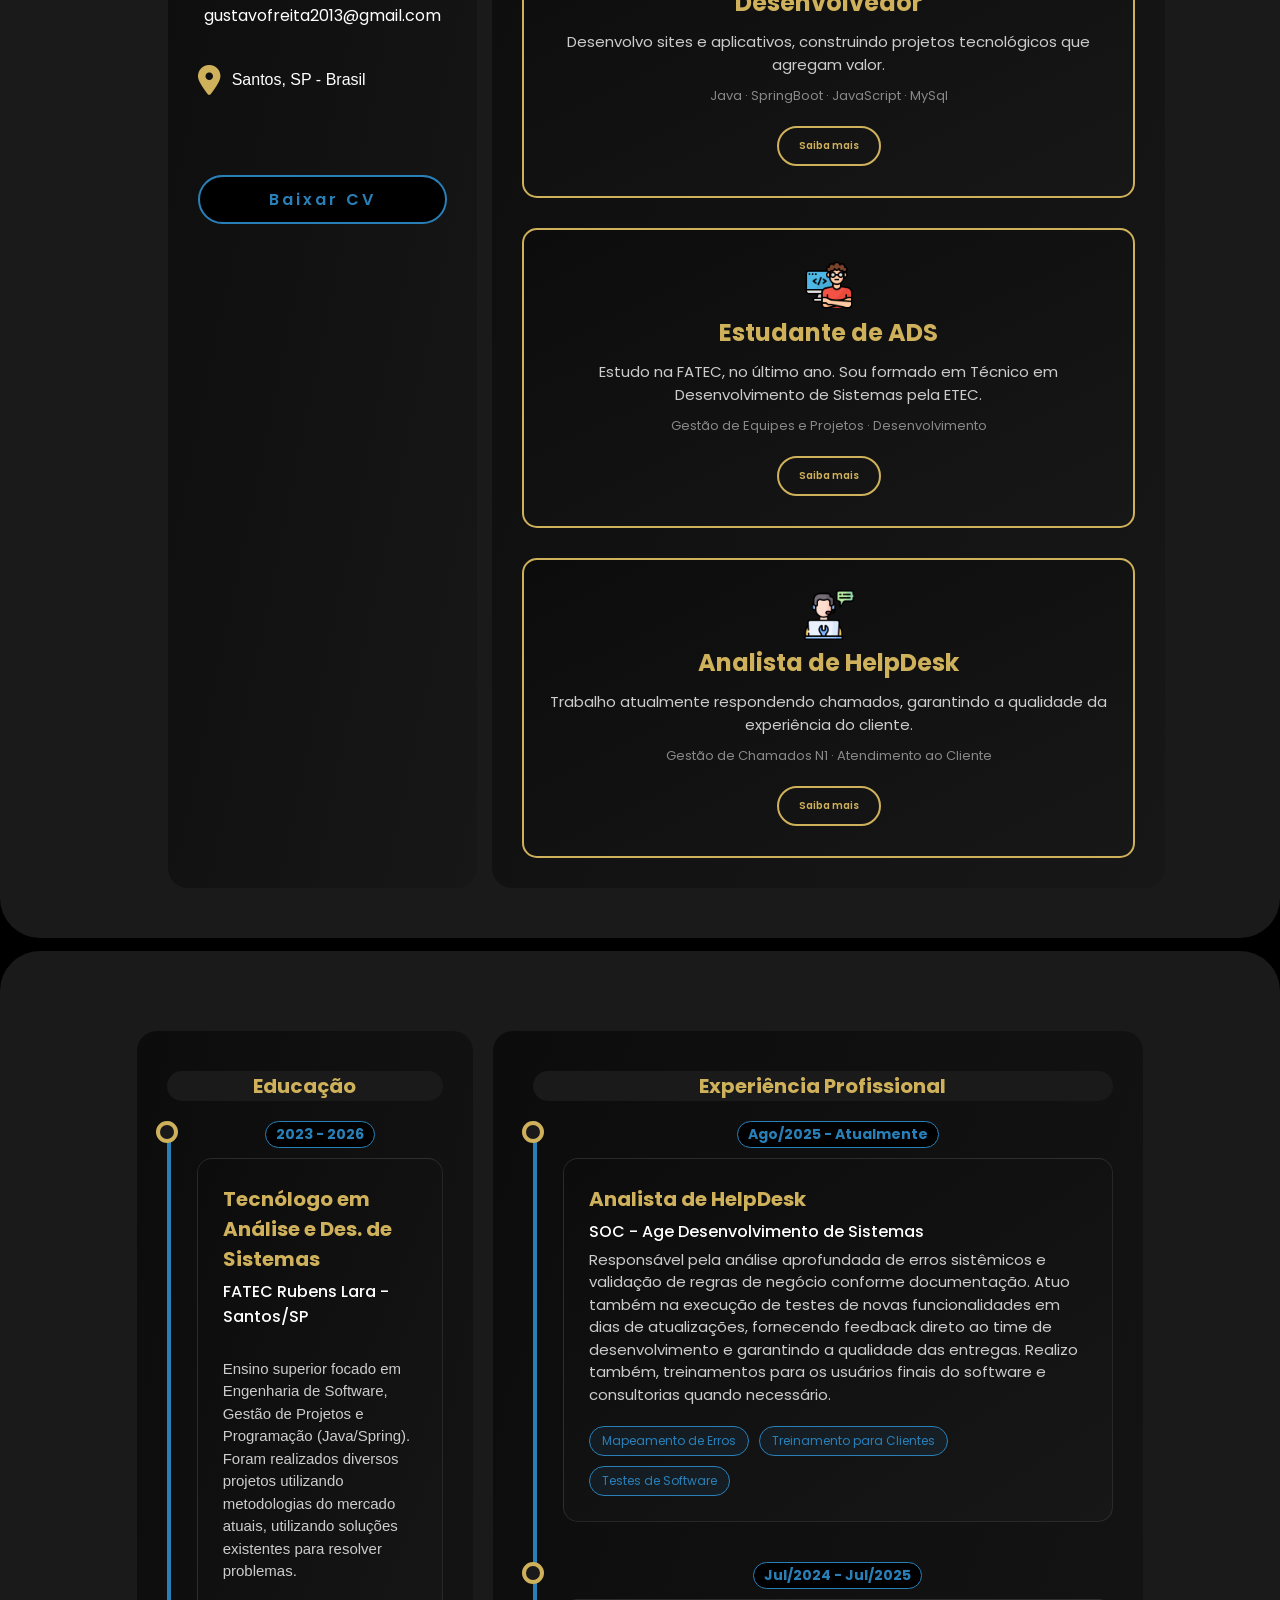
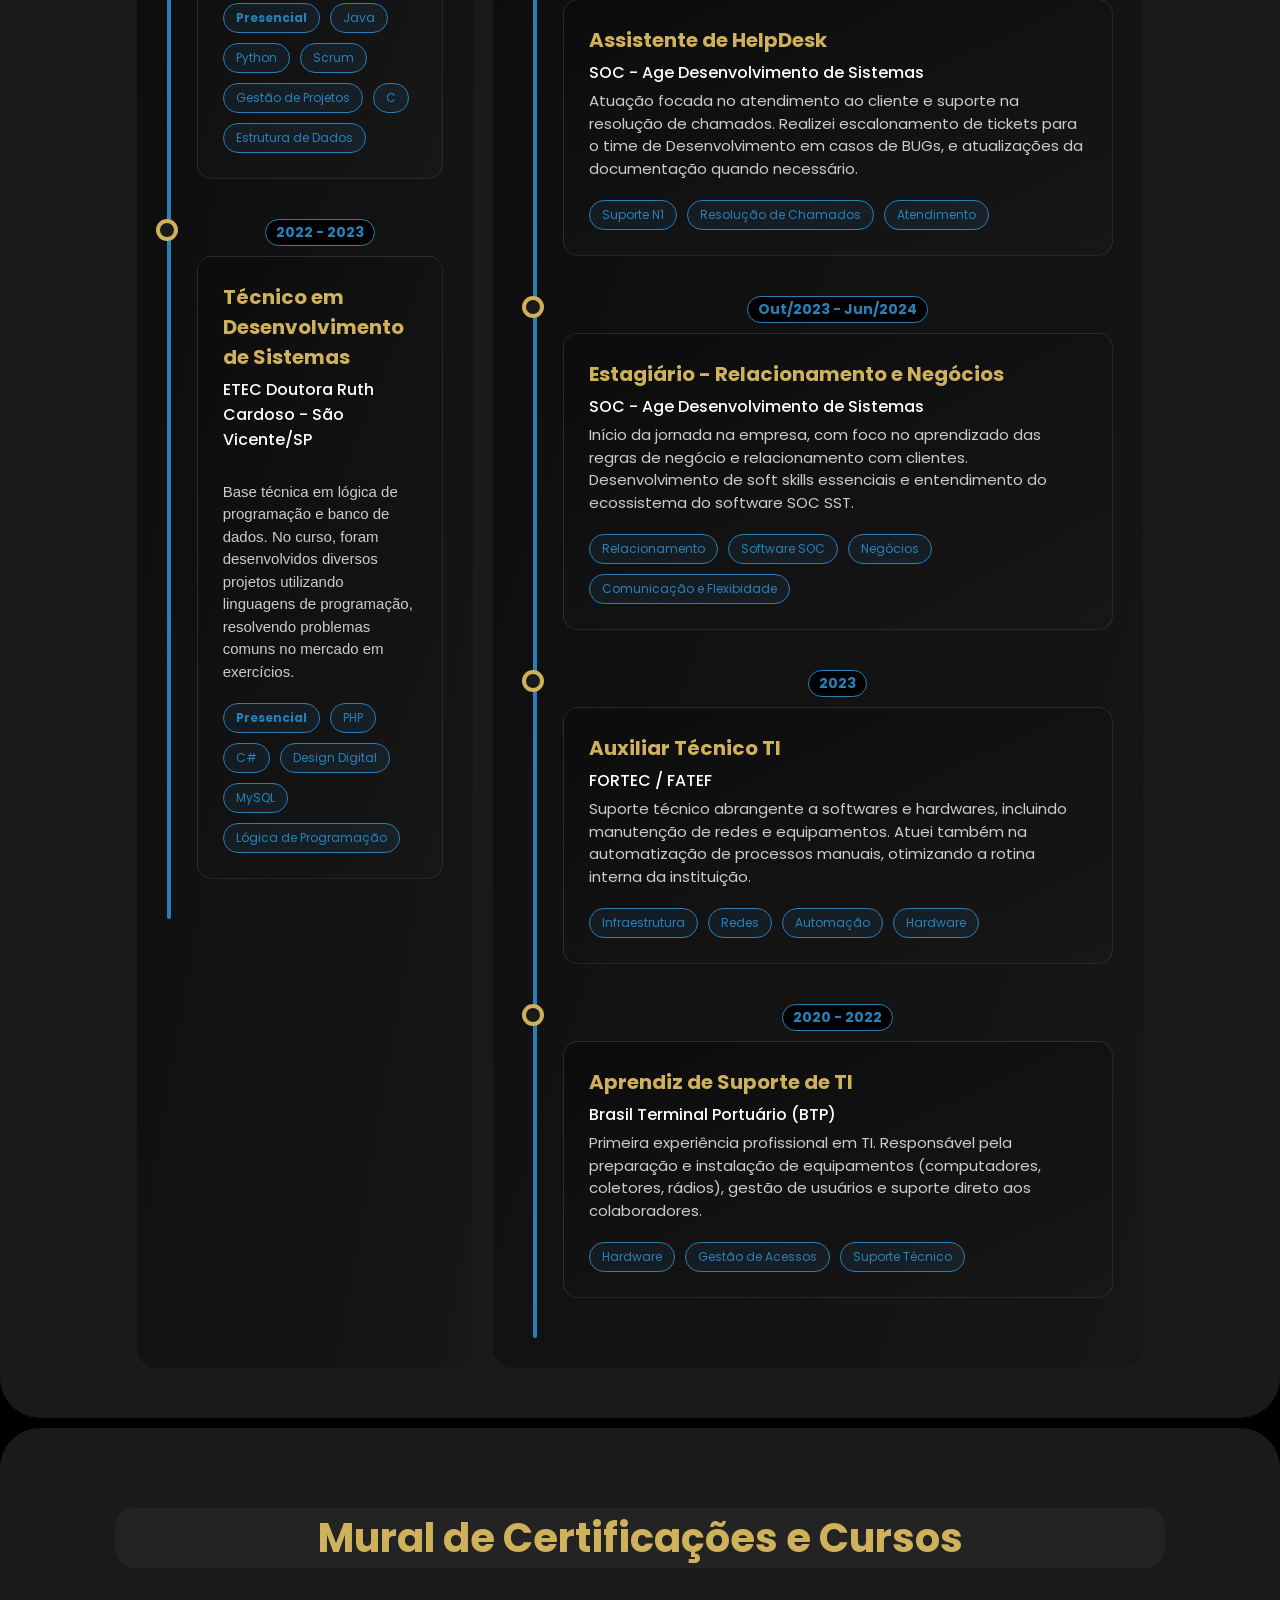
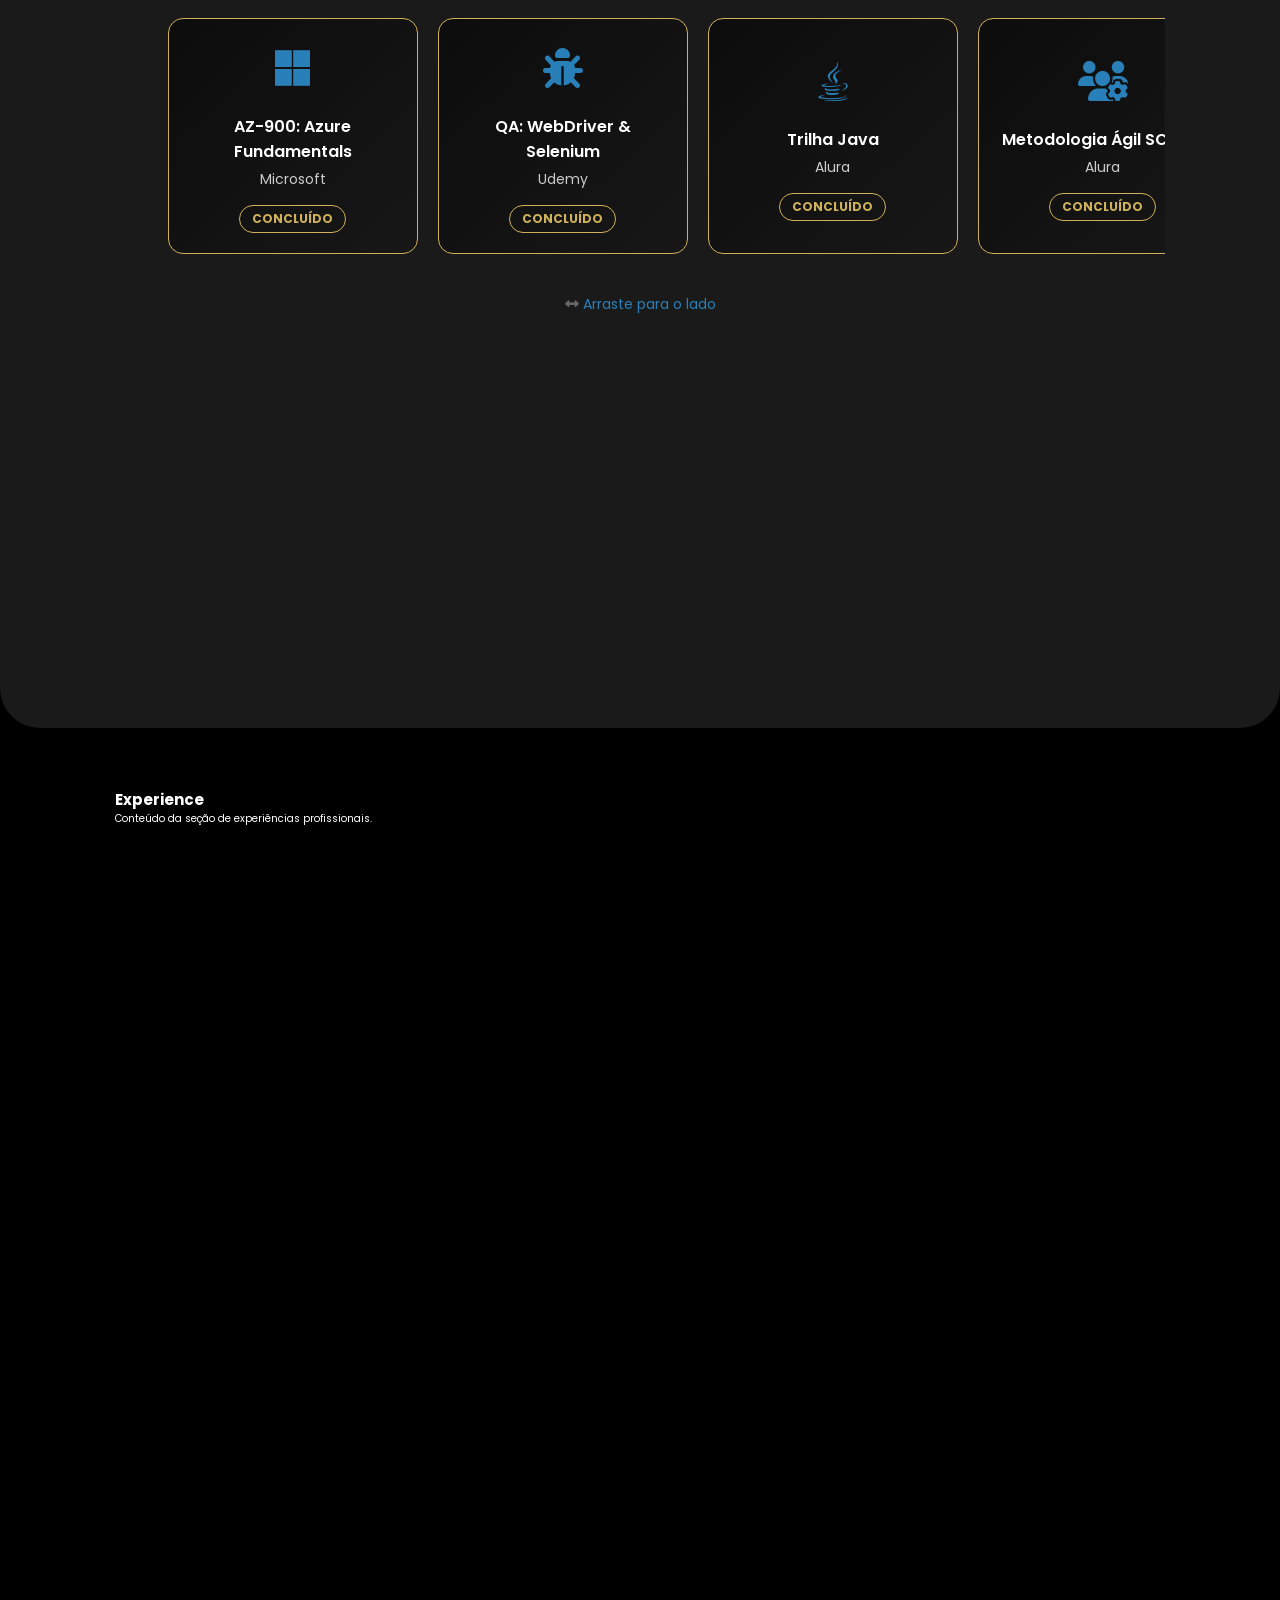
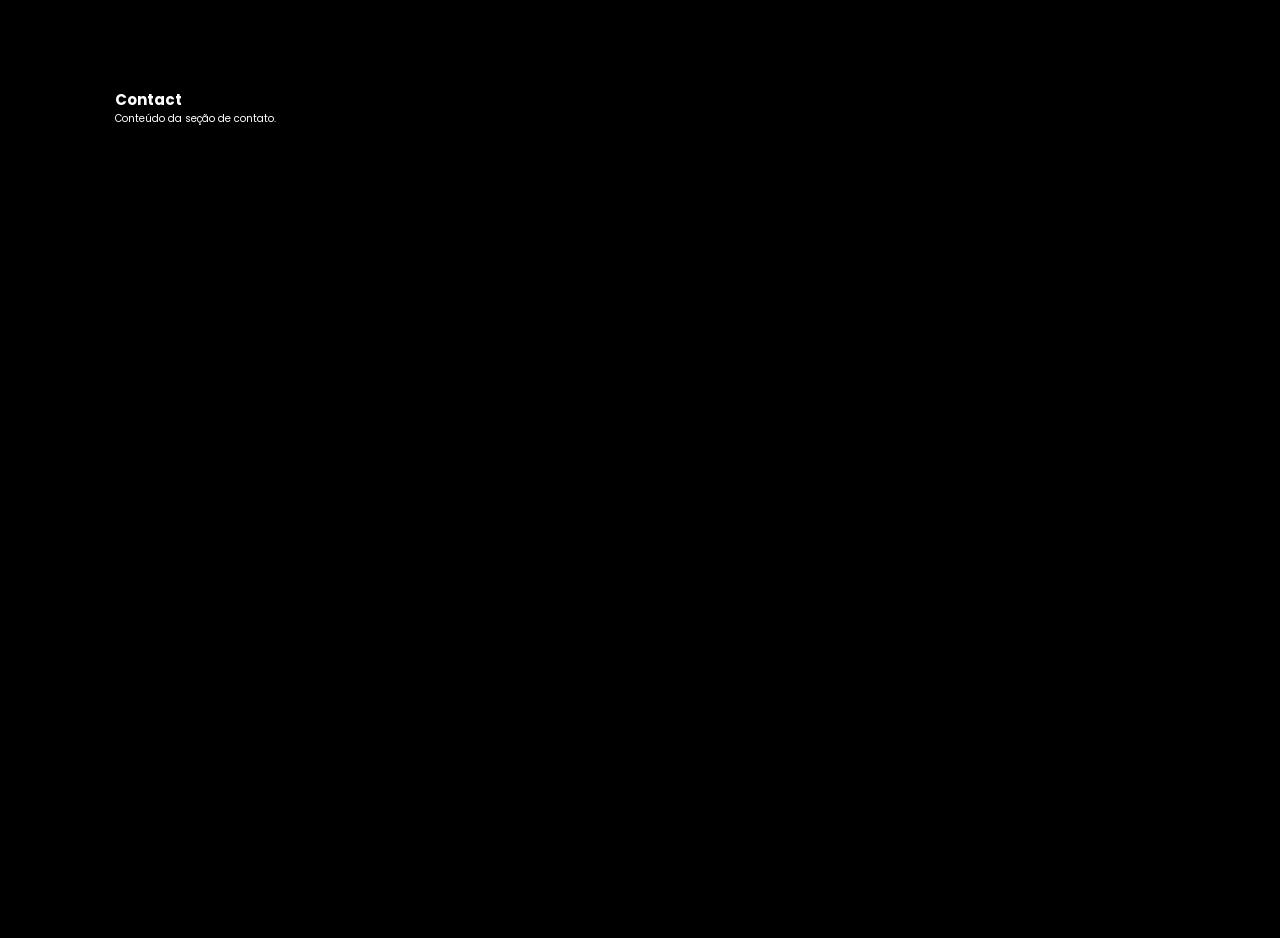
==== commit 861aad83: "adicionado a opção de idioma inglês e fix no outro ícone do menu" ====
--- a/Site do Gustavo/index.html
+++ b/Site do Gustavo/index.html
@@ -19,13 +19,32 @@
     </div>
 
     <nav>
-      <a href="#home" class="nav-link active">Inicial</a>
-      <a href="#projects" class="nav-link">Sobre mim</a>
-      <a href="#trajetoria" class="nav-link">Trajetória</a>
-      <a href="#certificacoes" class="nav-link">Cursos</a>
-      <a href="#experience" class="nav-link">Experiência</a>
-      <a href="#contact" class="nav-link">Contato</a>
+      <a href="#home" class="nav-link active" data-lang="menu_inicial">Inicial</a>
+      <a href="#projects" class="nav-link" data-lang="menu_sobre">Sobre mim</a>
+      <a href="#trajetoria" class="nav-link" data-lang="menu_trajetoria">Trajetória</a>
+      <a href="#certificacoes" class="nav-link" data-lang="menu_cursos">Cursos</a>
+      <a href="#experience" class="nav-link" data-lang="menu_xp">Experiência</a>
+      <a href="#contact" class="nav-link" data-lang="menu_contato">Contato</a>
     </nav>
+
+    <div class="language-selector">
+      <div class="selected-lang">
+        <div class="lang-flag br"></div> <span class="lang-text">PT</span>
+        <i class="fas fa-chevron-down"></i>
+      </div>
+
+      <ul class="lang-options">
+        <li data-lang="pt">
+          <div class="lang-flag br"></div>
+          <span>Português</span>
+        </li>
+        <li data-lang="en">
+          <div class="lang-flag us"></div>
+          <span>English</span>
+        </li>
+      </ul>
+    </div>
+
   </header>
 
   <section class="home" id="home">
@@ -33,17 +52,21 @@
       <img src="img/main.png" alt="Gustavo Freitas Foto Principal" />
     </div>
     <div class="home-content">
-      <h1>Olá! Sou o <span>Gustavo Freitas</span></h1>
-      <h3 class="typing-text">Sou <span></span></h3>
-      <p>Seja muito bem-vindo (a) ao meu portfólio. Aqui quero que veja um pouquinho mais sobre quem eu sou, sobre minha
-        vida acadêmica e profissional.</p>
+      <h1><strong data-lang="ola_sou" style="font-weight: 700;">Olá! Sou o</strong> <span>Gustavo Freitas</span></h1>
+
+      <h3 class="typing-text"><strong data-lang="sou" style="font-weight: 700;">Sou</strong> <span></span></h3>
+
+      <p data-lang="home_desc">Seja muito bem-vindo (a) ao meu portfólio. Aqui quero que veja um pouquinho mais sobre
+        quem eu sou, sobre minha vida acadêmica e profissional.</p>
       <div class="social-icons">
-        <a href="https://www.linkedin.com/in/gustavo-freitas-8109bb201" target="_blank"><i class="fa-brands fa-linkedin"></i></a>
+        <a href="https://www.linkedin.com/in/gustavo-freitas-8109bb201" target="_blank"><i
+            class="fa-brands fa-linkedin"></i></a>
         <a href="https://github.com/GustavoFreitas2806" target="_blank"><i class="fa-brands fa-github"></i></a>
         <a href="https://wa.me/5513988028035" target="_blank"><i class="fa-brands fa-whatsapp"></i></a>
-        <a href="mailto:gustavofreita2013@gmail.com?subject=Olá! Gostaria de entrar em contato com você :)" target="_blank"><i class="fas fa-envelope"></i></a>
-      </div>
-      <a href="#projects" class="btn">Saiba mais</a>
+        <a href="mailto:gustavofreita2013@gmail.com?subject=Olá! Gostaria de entrar em contato com você :)"
+          target="_blank"><i class="fas fa-envelope"></i></a>
+      </div>
+      <a href="#projects" class="btn" data-lang="btn_saiba_mais">Saiba mais</a>
     </div>
   </section>
 
@@ -51,52 +74,72 @@
     <div class="projects-side-bar-left coluna-menor" style="background: var(--cor--gradiente)">
       <img src="img/euIOS.png" alt="Gustavo Freitas IOS" />
       <h1>Gustavo Freitas</h1>
-      <h2>Contatos</h2>
-      <p><i class="fas fa-phone"></i> (13) 98802-8035</p>
-      <p><i class="fab fa-linkedin"></i> Gustavo Freitas</p>
-      <p><i class="fas fa-envelope"></i> gustavofreita2013@gmail.com</p>
+      <h2 data-lang="titulo_contatos">Contatos</h2>
+      <p><a href="https://wa.me/5513988028035" target="_blank" style="color: inherit;"><i class="fas fa-phone"></i> (13)
+          98802-8035</a></p>
+      <p><a href="https://www.linkedin.com/in/gustavo-freitas-8109bb201" target="_blank" style="color: inherit;"><i
+            class="fab fa-linkedin"></i> Gustavo Freitas</a></p>
+      <p><a href="mailto:gustavofreita2013@gmail.com" style="color: inherit;"><i class="fas fa-envelope"></i>
+          gustavofreita2013@gmail.com</a></p>
       <p><i class="fas fa-map-marker-alt"></i> Santos, SP - Brasil</p>
       <a href="Gustavo_Curriculo.pdf" download="Curriculo_Gustavo_Freitas.pdf" class="btn"
-        style="margin-top: 8rem; width: 100%; display: flex; justify-content: center; align-items: center;">Baixar
-        CV</a>
+        style="margin-top: 8rem; width: 100%; display: flex; justify-content: center; align-items: center;"
+        data-lang="btn_baixar_cv">Baixar CV</a>
     </div>
 
     <div class="projects-side-bar-right coluna-maior" style="background: var(--cor--gradiente)">
-      <h1>Quem eu sou?</h1>
-      <h2 class="projects-title">Conheça mais:</h2>
+      <h1 data-lang="quem_sou_eu">Quem eu sou?</h1>
+      <h2 class="projects-title" data-lang="conheca_mais">Conheça mais:</h2>
       <div class="projects-container">
+
         <div class="project-card">
           <img src="img/alocacao-de-recursos.png" alt="Selenium" style="width: 50px">
-          <h3 class="project-title">Analista de Testes</h3>
-          <p class="project-desc">Realizo testes e automações, visando garantir a qualidade do produto e atender os
-            requisitos.</p>
-          <p class="project-tech">Java · Selenium · WebDriver · JUnit</p>
-          <a href="#" class="project-link open-modal" data-modal-target="#modal">Saiba mais</a>
-        </div>
+          <h3 class="project-title" data-lang="card_qa_titulo">Analista de Testes</h3>
+          <p class="project-desc" data-lang="card_qa_desc">Realizo testes e automações, visando garantir a qualidade do
+            produto e atender os requisitos.</p>
+
+          <p class="project-tech" data-lang="tech_qa">Java · Selenium · WebDriver · JUnit</p>
+
+          <a href="#" class="project-link open-modal" data-modal-target="#modal" data-lang="link_saiba_mais">Saiba
+            mais</a>
+        </div>
+
         <div class="project-card">
           <img src="img/pngwing.com (4).png" alt="Desenvolvedor" style="width: 50px">
-          <h3 class="project-title">Desenvolvedor</h3>
-          <p class="project-desc">Desenvolvo sites e aplicativos, construindo projetos tecnológicos que agregam valor.
-          </p>
-          <p class="project-tech">Java · SpringBoot · JavaScript · MySql</p>
-          <a href="#" class="project-link open-modal" data-modal-target="#modal-dev">Saiba mais</a>
-        </div>
+          <h3 class="project-title" data-lang="card_dev_titulo">Desenvolvedor</h3>
+          <p class="project-desc" data-lang="card_dev_desc">Desenvolvo sites e aplicativos, construindo projetos
+            tecnológicos que agregam valor.</p>
+
+          <p class="project-tech" data-lang="tech_dev">Java · SpringBoot · JavaScript · MySql</p>
+
+          <a href="#" class="project-link open-modal" data-modal-target="#modal-dev" data-lang="link_saiba_mais">Saiba
+            mais</a>
+        </div>
+
         <div class="project-card">
           <img src="img/programador.png" alt="Estudante do ADS" style="width: 50px">
-          <h3 class="project-title">Estudante de ADS</h3>
-          <p class="project-desc">Estudo na FATEC, no último ano. Sou formado em Técnico em Desenvolvimento de Sistemas
-            pela ETEC.</p>
-          <p class="project-tech">Gestão de Equipes e Projetos · Desenvolvimento</p>
-          <a href="#" class="project-link open-modal" data-modal-target="#modal-student">Saiba mais</a>
-        </div>
+          <h3 class="project-title" data-lang="card_student_titulo">Estudante de ADS</h3>
+          <p class="project-desc" data-lang="card_student_desc">Estudo na FATEC, no último ano. Sou formado em Técnico
+            em Desenvolvimento de Sistemas pela ETEC.</p>
+
+          <p class="project-tech" data-lang="tech_student">Gestão de Equipes e Projetos · Desenvolvimento</p>
+
+          <a href="#" class="project-link open-modal" data-modal-target="#modal-student"
+            data-lang="link_saiba_mais">Saiba mais</a>
+        </div>
+
         <div class="project-card">
           <img src="img/suporte-tecnico (1).png" alt="Analista de HelpDesk" style="width: 50px">
-          <h3 class="project-title">Analista de HelpDesk</h3>
-          <p class="project-desc">Trabalho atualmente respondendo chamados, garantindo a qualidade da experiência do
-            cliente.</p>
-          <p class="project-tech">Gestão de Chamados N1 · Atendimento ao Cliente</p>
-          <a href="#" class="project-link open-modal" data-modal-target="#modal-helpdesk">Saiba mais</a>
-        </div>
+          <h3 class="project-title" data-lang="card_hd_titulo">Analista de HelpDesk</h3>
+          <p class="project-desc" data-lang="card_hd_desc">Trabalho atualmente respondendo chamados, garantindo a
+            qualidade da experiência do cliente.</p>
+
+          <p class="project-tech" data-lang="tech_hd">Gestão de Chamados N1 · Atendimento ao Cliente</p>
+
+          <a href="#" class="project-link open-modal" data-modal-target="#modal-helpdesk"
+            data-lang="link_saiba_mais">Saiba mais</a>
+        </div>
+
       </div>
     </div>
   </section>
@@ -104,36 +147,40 @@
   <div id="modal" class="modal-overlay">
     <div class="modal-content">
       <span class="close-modal">&times;</span>
-      <h1 style="color: black;">Portfólio: Analista de Testes</h1>
-      <p style="color: black; font-size: 1.6rem;">Como Analista de Testes, foco em garantir a qualidade do software
-        através de testes manuais e automação. Utilizo ferramentas como Selenium e JUnit para criar testes robustos e
-        confiáveis.</p>
+      <h1 style="color: black;" data-lang="modal_qa_titulo">Portfólio: Analista de Testes</h1>
+      <p style="color: black; font-size: 1.6rem;" data-lang="modal_qa_desc">Como Analista de Testes, foco em garantir a
+        qualidade do software através de testes manuais e automação. Utilizo ferramentas como Selenium e JUnit para
+        criar testes robustos e confiáveis.</p>
       <div class="modal-gallery"><img src="img/alocacao-de-recursos.png" alt="Relatório de Testes"></div>
     </div>
   </div>
+
   <div id="modal-dev" class="modal-overlay">
     <div class="modal-content">
       <span class="close-modal">&times;</span>
-      <h1 style="color: black;">Portfólio: Desenvolvedor</h1>
-      <p style="color: black; font-size: 1.6rem;">Detalhes sobre projetos de desenvolvimento, Java e SpringBoot, e
-        exemplos de código ou links para repositórios.</p>
+      <h1 style="color: black;" data-lang="modal_dev_titulo">Portfólio: Desenvolvedor</h1>
+      <p style="color: black; font-size: 1.6rem;" data-lang="modal_dev_desc">Detalhes sobre projetos de desenvolvimento,
+        Java e SpringBoot, e exemplos de código ou links para repositórios.</p>
       <div class="modal-gallery"><img src="img/pngwing.com (4).png" alt="Desenvolvimento"></div>
     </div>
   </div>
+
   <div id="modal-student" class="modal-overlay">
     <div class="modal-content">
       <span class="close-modal">&times;</span>
-      <h1 style="color: black;">Portfólio: Estudante de ADS</h1>
-      <p style="color: black; font-size: 1.6rem;">Jornada acadêmica na FATEC Rubens Lara...</p>
+      <h1 style="color: black;" data-lang="modal_student_titulo">Portfólio: Estudante de ADS</h1>
+      <p style="color: black; font-size: 1.6rem;" data-lang="modal_student_desc">Jornada acadêmica na FATEC Rubens
+        Lara...</p>
       <div class="modal-gallery"><img src="img/programador.png" alt="Estudante"></div>
     </div>
   </div>
+
   <div id="modal-helpdesk" class="modal-overlay">
     <div class="modal-content">
       <span class="close-modal">&times;</span>
-      <h1 style="color: black;">Portfólio: Analista de HelpDesk</h1>
-      <p style="color: black; font-size: 1.6rem;">Experiência com suporte ao cliente, resolução de problemas e garantia
-        da qualidade da experiência do usuário.</p>
+      <h1 style="color: black;" data-lang="modal_hd_titulo">Portfólio: Analista de HelpDesk</h1>
+      <p style="color: black; font-size: 1.6rem;" data-lang="modal_hd_desc">Experiência com suporte ao cliente,
+        resolução de problemas e garantia da qualidade da experiência do usuário.</p>
       <div class="modal-gallery"><img src="img/suporte-tecnico (1).png" alt="HelpDesk"></div>
     </div>
   </div>
@@ -141,7 +188,7 @@
   <section class="projects" id="trajetoria">
 
     <div class="projects-side-bar-left coluna-menor" id="trajetoria-menor">
-      <h2 style="margin-bottom: 2rem;">Educação</h2>
+      <h2 style="margin-bottom: 2rem;" data-lang="titulo_educacao">Educação</h2>
 
       <div class="timeline">
 
@@ -149,21 +196,21 @@
           <div class="timeline-dot"></div>
           <div class="timeline-date">2023 - 2026</div>
           <div class="timeline-content">
-            <h3>Tecnólogo em Análise e Des. de Sistemas</h3>
+            <h3 data-lang="edu_fatec_curso">Tecnólogo em Análise e Des. de Sistemas</h3>
             <h4>FATEC Rubens Lara - Santos/SP</h4>
-            <p>
+            <p data-lang="edu_fatec_desc">
               Ensino superior focado em Engenharia de Software, Gestão de Projetos e Programação (Java/Spring). Foram
               realizados diversos projetos utilizando metodologias do mercado atuais, utilizando soluções existentes
               para resolver problemas.
             </p>
             <div class="timeline-tags">
-              <span><b>Presencial</b></span>
+              <span data-lang="tag_presencial"><b>Presencial</b></span>
               <span>Java</span>
               <span>Python</span>
               <span>Scrum</span>
-              <span>Gestão de Projetos</span>
-              <span>Linguagem C</span>
-              <span>Estrutura de Dados</span>
+              <span data-lang="tag_gestao_projetos">Gestão de Projetos</span>
+              <span>C</span>
+              <span data-lang="tag_estrutura_dados">Estrutura de Dados</span>
             </div>
           </div>
         </div>
@@ -172,19 +219,19 @@
           <div class="timeline-dot"></div>
           <div class="timeline-date">2022 - 2023</div>
           <div class="timeline-content">
-            <h3>Técnico em Desenvolvimento de Sistemas</h3>
+            <h3 data-lang="edu_etec_curso">Técnico em Desenvolvimento de Sistemas</h3>
             <h4>ETEC Doutora Ruth Cardoso - São Vicente/SP</h4>
-            <p>
+            <p data-lang="edu_etec_desc">
               Base técnica em lógica de programação e banco de dados. No curso, foram desenvolvidos diversos projetos
               utilizando linguagens de programação, resolvendo problemas comuns no mercado em exercícios.
             </p>
             <div class="timeline-tags">
-              <span><b>Presencial</b></span>
+              <span data-lang="tag_presencial"><b>Presencial</b></span>
               <span>PHP</span>
               <span>C#</span>
               <span>Design Digital</span>
               <span>MySQL</span>
-              <span>Lógica de Programação</span>
+              <span data-lang="tag_logica_programacao">Lógica de Programação</span>
             </div>
           </div>
         </div>
@@ -193,63 +240,63 @@
     </div>
 
     <div class="projects-side-bar-right coluna-maior" id="trajetoria-maior">
-      <h2 style="margin-bottom: 2rem;">Experiência Profissional</h2>
+      <h2 style="margin-bottom: 2rem;" data-lang="titulo_xp_profissional">Experiência Profissional</h2>
 
       <div class="timeline">
 
         <div class="timeline-item">
           <div class="timeline-dot"></div>
-          <div class="timeline-date"><b>Ago/2025 - Atualmente</b></div>
-          <div class="timeline-content">
-            <h3>Analista de HelpDesk</h3>
+          <div class="timeline-date"><b data-lang="data_ago_atual">Ago/2025 - Atualmente</b></div>
+          <div class="timeline-content">
+            <h3 data-lang="xp_soc_analista">Analista de HelpDesk</h3>
             <h4>SOC - Age Desenvolvimento de Sistemas</h4>
-            <p>
+            <p data-lang="xp_soc_analista_desc">
               Responsável pela análise aprofundada de erros sistêmicos e validação de regras de negócio conforme
               documentação. Atuo também na execução de testes de novas funcionalidades em dias de atualizações,
               fornecendo feedback direto ao time de desenvolvimento e garantindo a qualidade das entregas. Realizo
               também, treinamentos para os usuários finais do software e consultorias quando necessário.
             </p>
             <div class="timeline-tags">
-              <span>Mapeamento de Erros</span>
-              <span>Treinamento para Clientes</span>
-              <span>Testes de Software</span>
-            </div>
-          </div>
-        </div>
-
-        <div class="timeline-item">
-          <div class="timeline-dot"></div>
-          <div class="timeline-date">Jul/2024 - Jul/2025</div>
-          <div class="timeline-content">
-            <h3>Assistente de HelpDesk</h3>
+              <span data-lang="tag_map_erros">Mapeamento de Erros</span>
+              <span data-lang="tag_treinamento">Treinamento para Clientes</span>
+              <span data-lang="tag_testes">Testes de Software</span>
+            </div>
+          </div>
+        </div>
+
+        <div class="timeline-item">
+          <div class="timeline-dot"></div>
+          <div class="timeline-date" data-lang="data_jul_24_25">Jul/2024 - Jul/2025</div>
+          <div class="timeline-content">
+            <h3 data-lang="xp_soc_assistente">Assistente de HelpDesk</h3>
             <h4>SOC - Age Desenvolvimento de Sistemas</h4>
-            <p>
+            <p data-lang="xp_soc_assistente_desc">
               Atuação focada no atendimento ao cliente e suporte na resolução de chamados. Realizei escalonamento de
               tickets para o time de Desenvolvimento em casos de BUGs, e atualizações da documentação quando necessário.
             </p>
             <div class="timeline-tags">
-              <span>Suporte N1</span>
-              <span>Resolução de Chamados</span>
-              <span>Atendimento</span>
-            </div>
-          </div>
-        </div>
-
-        <div class="timeline-item">
-          <div class="timeline-dot"></div>
-          <div class="timeline-date">Out/2023 - Jun/2024</div>
-          <div class="timeline-content">
-            <h3>Estagiário - Relacionamento e Negócios</h3>
+              <span data-lang="tag_suporte_n1">Suporte N1</span>
+              <span data-lang="tag_resolucao">Resolução de Chamados</span>
+              <span data-lang="tag_atendimento">Atendimento</span>
+            </div>
+          </div>
+        </div>
+
+        <div class="timeline-item">
+          <div class="timeline-dot"></div>
+          <div class="timeline-date" data-lang="data_out_jun">Out/2023 - Jun/2024</div>
+          <div class="timeline-content">
+            <h3 data-lang="xp_soc_estagio">Estagiário - Relacionamento e Negócios</h3>
             <h4>SOC - Age Desenvolvimento de Sistemas</h4>
-            <p>
+            <p data-lang="xp_soc_estagio_desc">
               Início da jornada na empresa, com foco no aprendizado das regras de negócio e relacionamento com clientes.
               Desenvolvimento de soft skills essenciais e entendimento do ecossistema do software SOC SST.
             </p>
             <div class="timeline-tags">
-              <span>Relacionamento</span>
+              <span data-lang="tag_relacionamento">Relacionamento</span>
               <span>Software SOC</span>
-              <span>Negócios</span>
-              <span>Comunicação e Flexibidade</span>
+              <span data-lang="tag_negocios">Negócios</span>
+              <span data-lang="tag_comunicacao">Comunicação e Flexibidade</span>
             </div>
           </div>
         </div>
@@ -258,16 +305,16 @@
           <div class="timeline-dot"></div>
           <div class="timeline-date">2023</div>
           <div class="timeline-content">
-            <h3>Auxiliar Técnico TI</h3>
+            <h3 data-lang="xp_fortec">Auxiliar Técnico TI</h3>
             <h4>FORTEC / FATEF</h4>
-            <p>
+            <p data-lang="xp_fortec_desc">
               Suporte técnico abrangente a softwares e hardwares, incluindo manutenção de redes e equipamentos. Atuei
               também na automatização de processos manuais, otimizando a rotina interna da instituição.
             </p>
             <div class="timeline-tags">
-              <span>Infraestrutura</span>
-              <span>Redes</span>
-              <span>Automação</span>
+              <span data-lang="tag_infra">Infraestrutura</span>
+              <span data-lang="tag_redes">Redes</span>
+              <span data-lang="tag_automacao">Automação</span>
               <span>Hardware</span>
             </div>
           </div>
@@ -277,16 +324,16 @@
           <div class="timeline-dot"></div>
           <div class="timeline-date">2020 - 2022</div>
           <div class="timeline-content">
-            <h3>Aprendiz de Suporte de TI</h3>
+            <h3 data-lang="xp_btp">Aprendiz de Suporte de TI</h3>
             <h4>Brasil Terminal Portuário (BTP)</h4>
-            <p>
+            <p data-lang="xp_btp_desc">
               Primeira experiência profissional em TI. Responsável pela preparação e instalação de equipamentos
               (computadores, coletores, rádios), gestão de usuários e suporte direto aos colaboradores.
             </p>
             <div class="timeline-tags">
               <span>Hardware</span>
-              <span>Gestão de Acessos</span>
-              <span>Suporte Técnico</span>
+              <span data-lang="tag_gestao_acessos">Gestão de Acessos</span>
+              <span data-lang="tag_suporte">Suporte Técnico</span>
             </div>
           </div>
         </div>
@@ -296,72 +343,72 @@
   </section>
 
   <section class="certifications" id="certificacoes">
-    <h2 class="section-title">Mural de <span style="color: var(--cor-fonte);">Certificações e Cursos</span></h2>
-
+    <h2 class="section-title" data-lang="titulo_certificacoes_completo">Mural de Certificações e Cursos</h2>
     <div class="carousel-container">
 
       <div class="cert-card">
         <div class="cert-icon"><i class="fab fa-microsoft"></i></div>
         <h3>AZ-900: Azure Fundamentals</h3>
         <p>Microsoft</p>
-        <span class="cert-status">Concluído</span>
+        <span class="cert-status" data-lang="status_concluido">Concluído</span>
       </div>
 
       <div class="cert-card">
         <div class="cert-icon"><i class="fas fa-bug"></i></div>
         <h3>QA: WebDriver & Selenium</h3>
         <p>Udemy</p>
-        <span class="cert-status">Concluído</span>
+        <span class="cert-status" data-lang="status_concluido">Concluído</span>
       </div>
 
       <div class="cert-card">
         <div class="cert-icon"><i class="fab fa-java"></i></div>
         <h3>Trilha Java</h3>
         <p>Alura</p>
-        <span class="cert-status">Concluído</span>
+        <span class="cert-status" data-lang="status_concluido">Concluído</span>
       </div>
 
       <div class="cert-card">
         <div class="cert-icon"><i class="fas fa-users-cog"></i></div>
         <h3>Metodologia Ágil SCRUM</h3>
         <p>Alura</p>
-        <span class="cert-status">Concluído</span>
+        <span class="cert-status" data-lang="status_concluido">Concluído</span>
       </div>
 
       <div class="cert-card">
         <div class="cert-icon"><i class="fas fa-code"></i></div>
         <h3>Linguagem C#</h3>
         <p>Fundação Bradesco</p>
-        <span class="cert-status">Concluído</span>
+        <span class="cert-status" data-lang="status_concluido">Concluído</span>
       </div>
 
       <div class="cert-card">
         <div class="cert-icon"><i class="fas fa-clipboard-check"></i></div>
         <h3>QA: Plano de Testes e Bugs</h3>
         <p>Alura</p>
-        <span class="cert-status">Concluído</span>
+        <span class="cert-status" data-lang="status_concluido">Concluído</span>
       </div>
 
       <div class="cert-card">
         <div class="cert-icon"><i class="fas fa-file-excel"></i></div>
         <h3>Excel Básico & Office 365</h3>
         <p>Universidade BTP</p>
-        <span class="cert-status">Concluído</span>
-      </div>
-
-    </div>
-
-    <p class="swipe-hint"><i class="fas fa-arrows-alt-h"></i> Arraste para o lado</p>
+        <span class="cert-status" data-lang="status_concluido">Concluído</span>
+      </div>
+
+    </div>
+
+    <p class="swipe-hint"><i class="fas fa-arrows-alt-h"></i> <span data-lang="arraste_lado">Arraste para o lado</span>
+    </p>
   </section>
 
   <section id="experience">
-    <h2>Experience</h2>
-    <p>Conteúdo da seção de experiências profissionais.</p>
+    <h2 data-lang="titulo_exp_placeholder">Experience</h2>
+    <p data-lang="desc_exp_placeholder">Conteúdo da seção de experiências profissionais.</p>
   </section>
 
   <section id="contact">
-    <h2>Contact</h2>
-    <p>Conteúdo da seção de contato.</p>
+    <h2 data-lang="titulo_contato_placeholder">Contact</h2>
+    <p data-lang="desc_contato_placeholder">Conteúdo da seção de contato.</p>
   </section>
 
   <script src="javascript.js"></script>
--- a/Site do Gustavo/style.css
+++ b/Site do Gustavo/style.css
@@ -86,6 +86,93 @@
     color: var(--cor-fonte);
     display: none;
     cursor: pointer;
+}
+
+/* Container Principal */
+.language-selector {
+    position: relative;
+    margin-right: 20px;
+    cursor: pointer;
+    font-size: 1.6rem;
+    color: white;
+}
+
+/* Parte visível (Botão) */
+.selected-lang {
+    display: flex;
+    align-items: center;
+    gap: 8px;
+    padding: 5px 10px;
+    border: 1px solid rgba(255,255,255,0.2);
+    border-radius: 8px;
+    transition: 0.3s;
+}
+
+.selected-lang:hover {
+    background: rgba(255,255,255,0.1);
+}
+
+/* Lista Suspensa (Dropdown) - Inicialmente oculta */
+.lang-options {
+    position: absolute;
+    top: 110%; /* Fica logo abaixo do botão */
+    right: 0;
+    background: var(--cor-background); /* Usa a cor do seu fundo */
+    border: 1px solid var(--cor-fonte);
+    border-radius: 8px;
+    list-style: none;
+    display: none; /* Escondido por padrão */
+    width: 150px;
+    box-shadow: 0 5px 15px rgba(0,0,0,0.5);
+    z-index: 1000;
+}
+
+/* Mostra o menu quando tiver a classe 'active' */
+.language-selector.active .lang-options {
+    display: block;
+    animation: fadeIn 0.3s ease;
+}
+
+/* Itens da lista */
+.lang-options li {
+    display: flex;
+    align-items: center;
+    gap: 10px;
+    padding: 10px;
+    transition: 0.2s;
+    border-bottom: 1px solid rgba(255,255,255,0.05);
+}
+
+.lang-options li:hover {
+    background: var(--cor-fonte);
+    color: black;
+}
+
+.lang-options li:last-child {
+    border-bottom: none;
+}
+
+/* --- ESTILO DAS BANDEIRAS (CSS PURO) --- */
+.lang-flag {
+    width: 24px;
+    height: 16px;
+    background-size: cover;
+    background-position: center;
+    border-radius: 2px;
+    box-shadow: 0 0 2px rgba(0,0,0,0.5);
+}
+
+/* Você pode usar imagens reais aqui. Exemplo com links provisórios: */
+.lang-flag.br {
+    background-image: url('https://flagcdn.com/w40/br.png');
+}
+.lang-flag.us {
+    background-image: url('https://flagcdn.com/w40/us.png');
+}
+
+@keyframes fadeIn {
+    from { opacity: 0; transform: translateY(-10px); }
+    to { opacity: 1; transform: translateY(0); }
 }
 
 /* --- SECTION GERAL --- */
@@ -308,6 +395,7 @@
     display: grid;
     grid-template-columns: repeat(auto-fit, minmax(300px, 1fr));
     gap: 3rem;
+    margin-top: 5rem;
 }
 
 .project-card {
@@ -692,7 +780,7 @@
 
     nav {
         position: absolute;
-        top: 100%;
+        top: 100%; /* Posição padrão */
         right: 0;
         width: 50%;
         padding: 1rem 3%;
@@ -701,7 +789,16 @@
         border-bottom-left-radius: 2rem;
         border-left: 2px solid var(--cor-fonte);
         border-bottom: 2px solid var(--cor-fonte);
-        display: none; /* Escondido por padrão */
+        
+        /* --- A CORREÇÃO ESTÁ AQUI EMBAIXO --- */
+        
+        /* Adiciona uma borda no topo para conectar visualmente com o header */
+        border-top: 2px solid var(--cor-background);
+        
+        /* Puxa o menu 1 ou 2 pixels para cima para fechar o vão */
+        margin-top: -4px; 
+        
+        display: none;
     }
 
     /* Classe ativada pelo JS */
@@ -772,6 +869,7 @@
         align-items: center;
         width: 100%;
         margin-left: 0;
+        padding-bottom: 100px;
     }
     
     .projects-side-bar-left{
@@ -814,6 +912,62 @@
     .cert-card {
         min-width: 220px;
     }
+
+    header {
+        /* Garante que os itens fiquem alinhados verticalmente */
+        align-items: center; 
+    }
+
+    /* 1. Força a ordem visual: Logo (1), Bandeira (2), Menu (3) */
+    .logo {
+        order: 1;
+    }
+
+    .language-selector {
+        order: 2;
+        /* "auto" na esquerda empurra a bandeira e o menu lá para a direita */
+        margin-left: auto; 
+        /* Cria o espaço que você pediu entre a bandeira e o menu */
+        margin-right: 2rem; 
+    }
+
+    #menu-icon {
+        order: 3;
+        /* Remove margens antigas se houver */
+        margin-left: 0; 
+    }
+
+    /* Garante que o dropdown da língua não fique cortado na tela */
+    .lang-options {
+        right: -10px; /* Ajusta levemente a posição do menu suspenso */
+        width: 140px;
+    }
+}
+
+
+/* Remove qualquer pseudo-elemento que o FontAwesome ou o navegador tente criar */
+#menu-icon::before,
+#menu-icon::after {
+    display: none !important;
+    content: none !important;
+}
+
+/* Garante que não tenha borda ou fundo estranho quando clicado */
+#menu-icon {
+    outline: none !important;
+    box-shadow: none !important;
+    border: none !important;
+    background: transparent !important;
+    /* Se o quadrado for uma cor de fundo, isso resolve: */
+    -webkit-tap-highlight-color: transparent; 
+}
+
+/* Previne que o ícone mude de cor ou ganhe fundo ao ser clicado */
+#menu-icon:focus,
+#menu-icon:active,
+#menu-icon:hover {
+    outline: none !important;
+    box-shadow: none !important;
 }
 
 /* --- ADICIONE ISSO NO FINAL DO STYLE.CSS PARA O TEXTO FUNCIONAR --- */
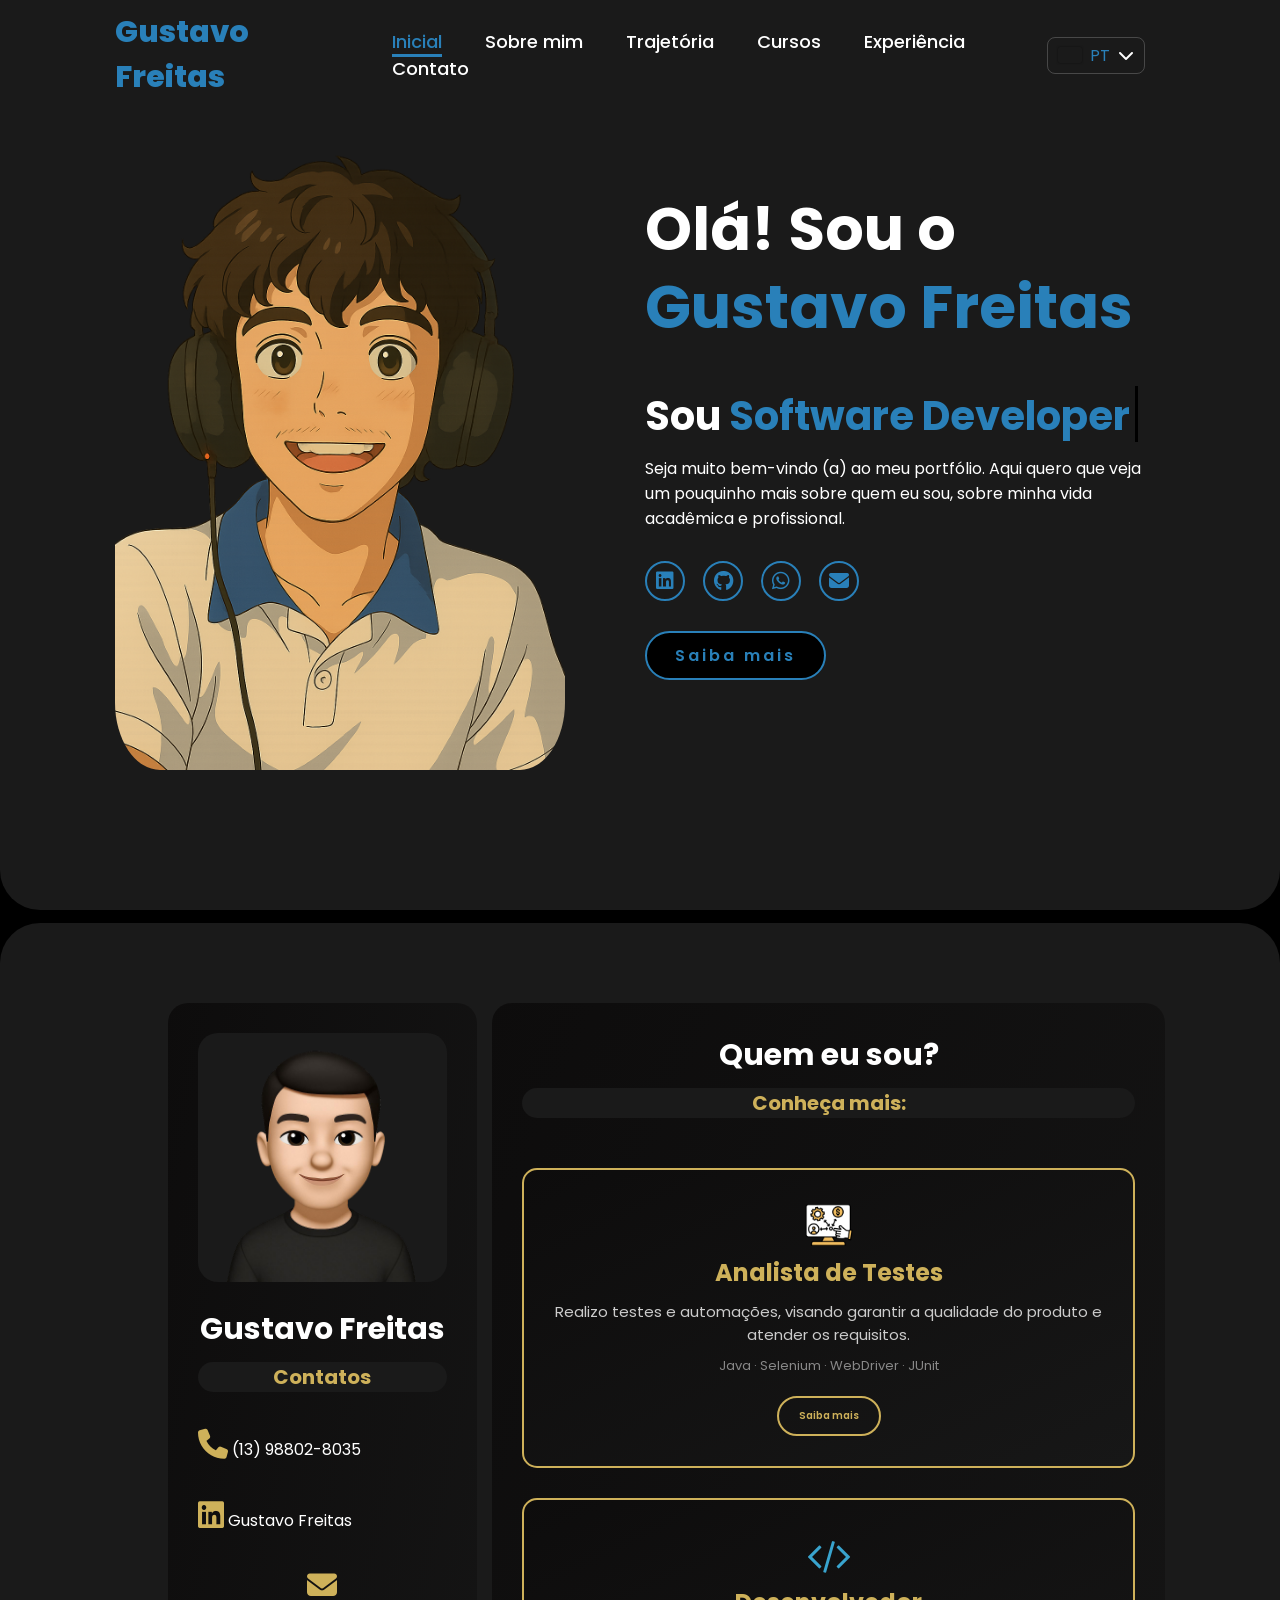
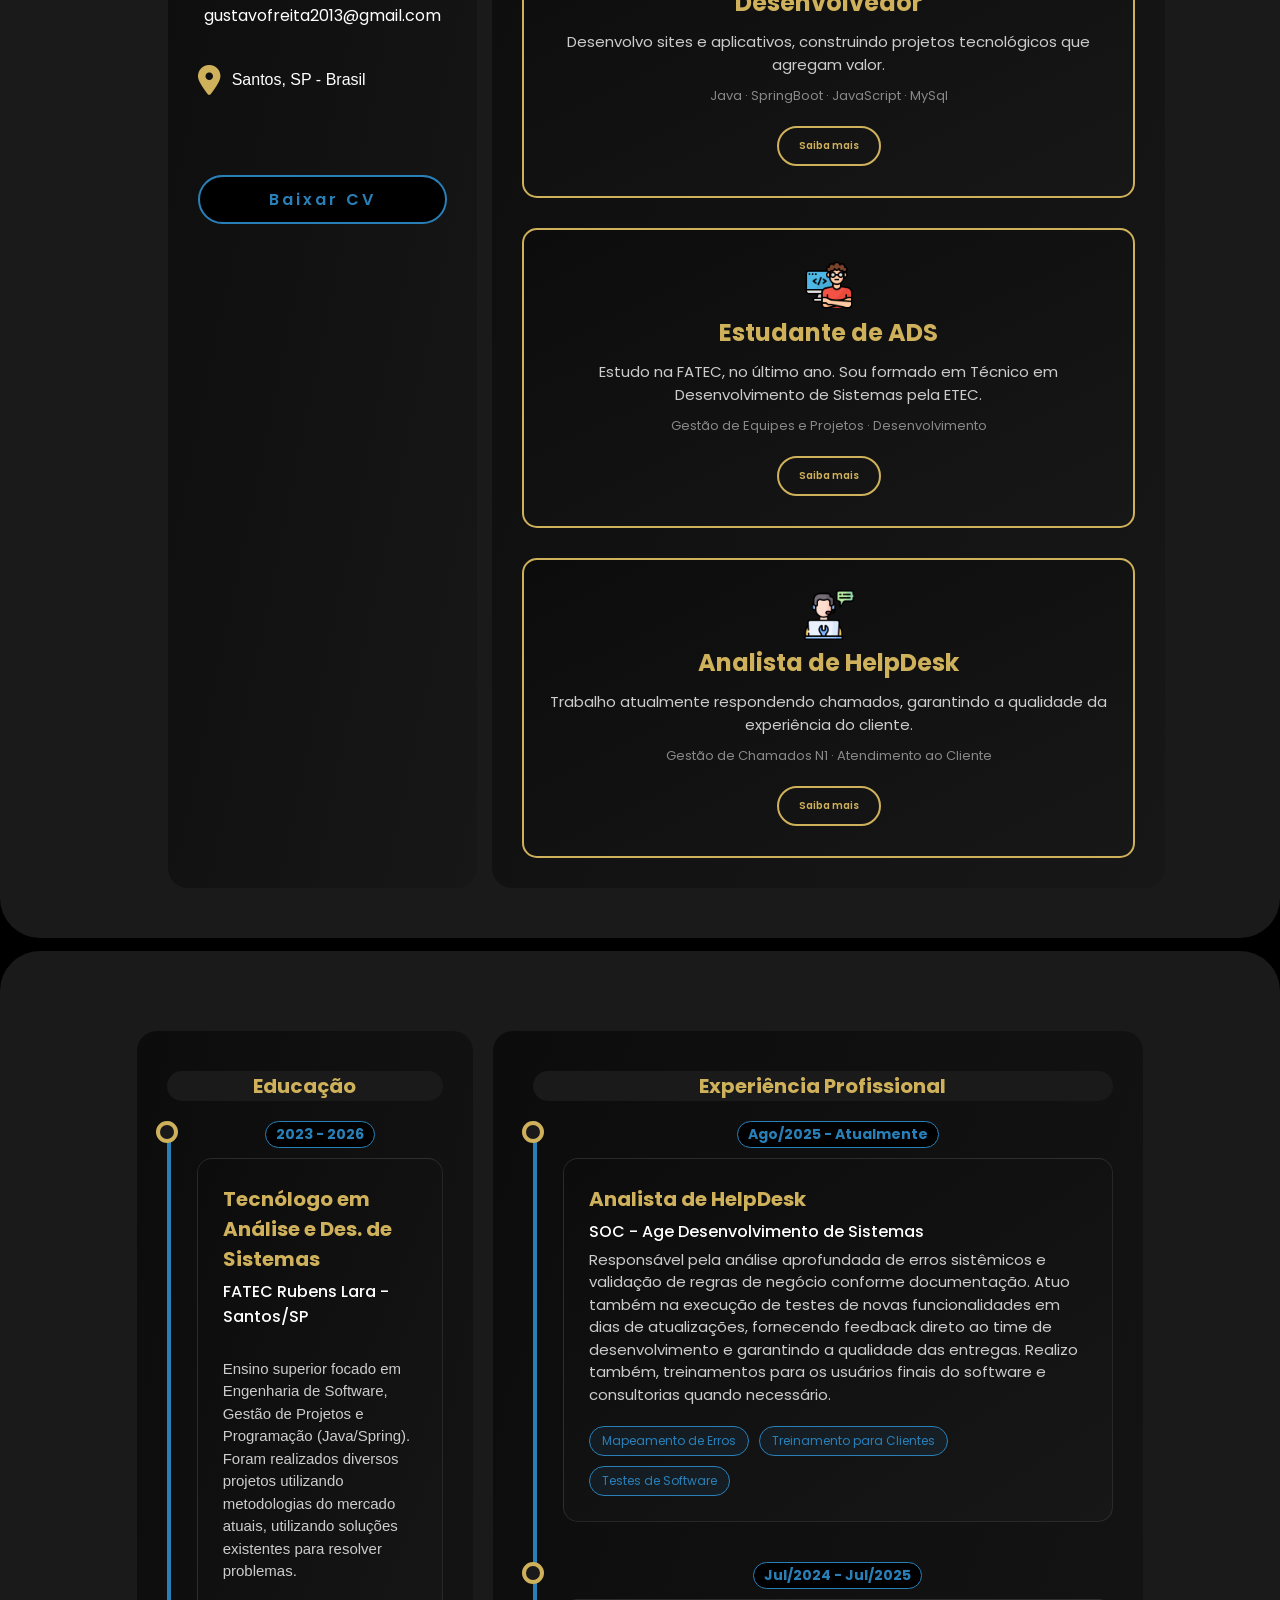
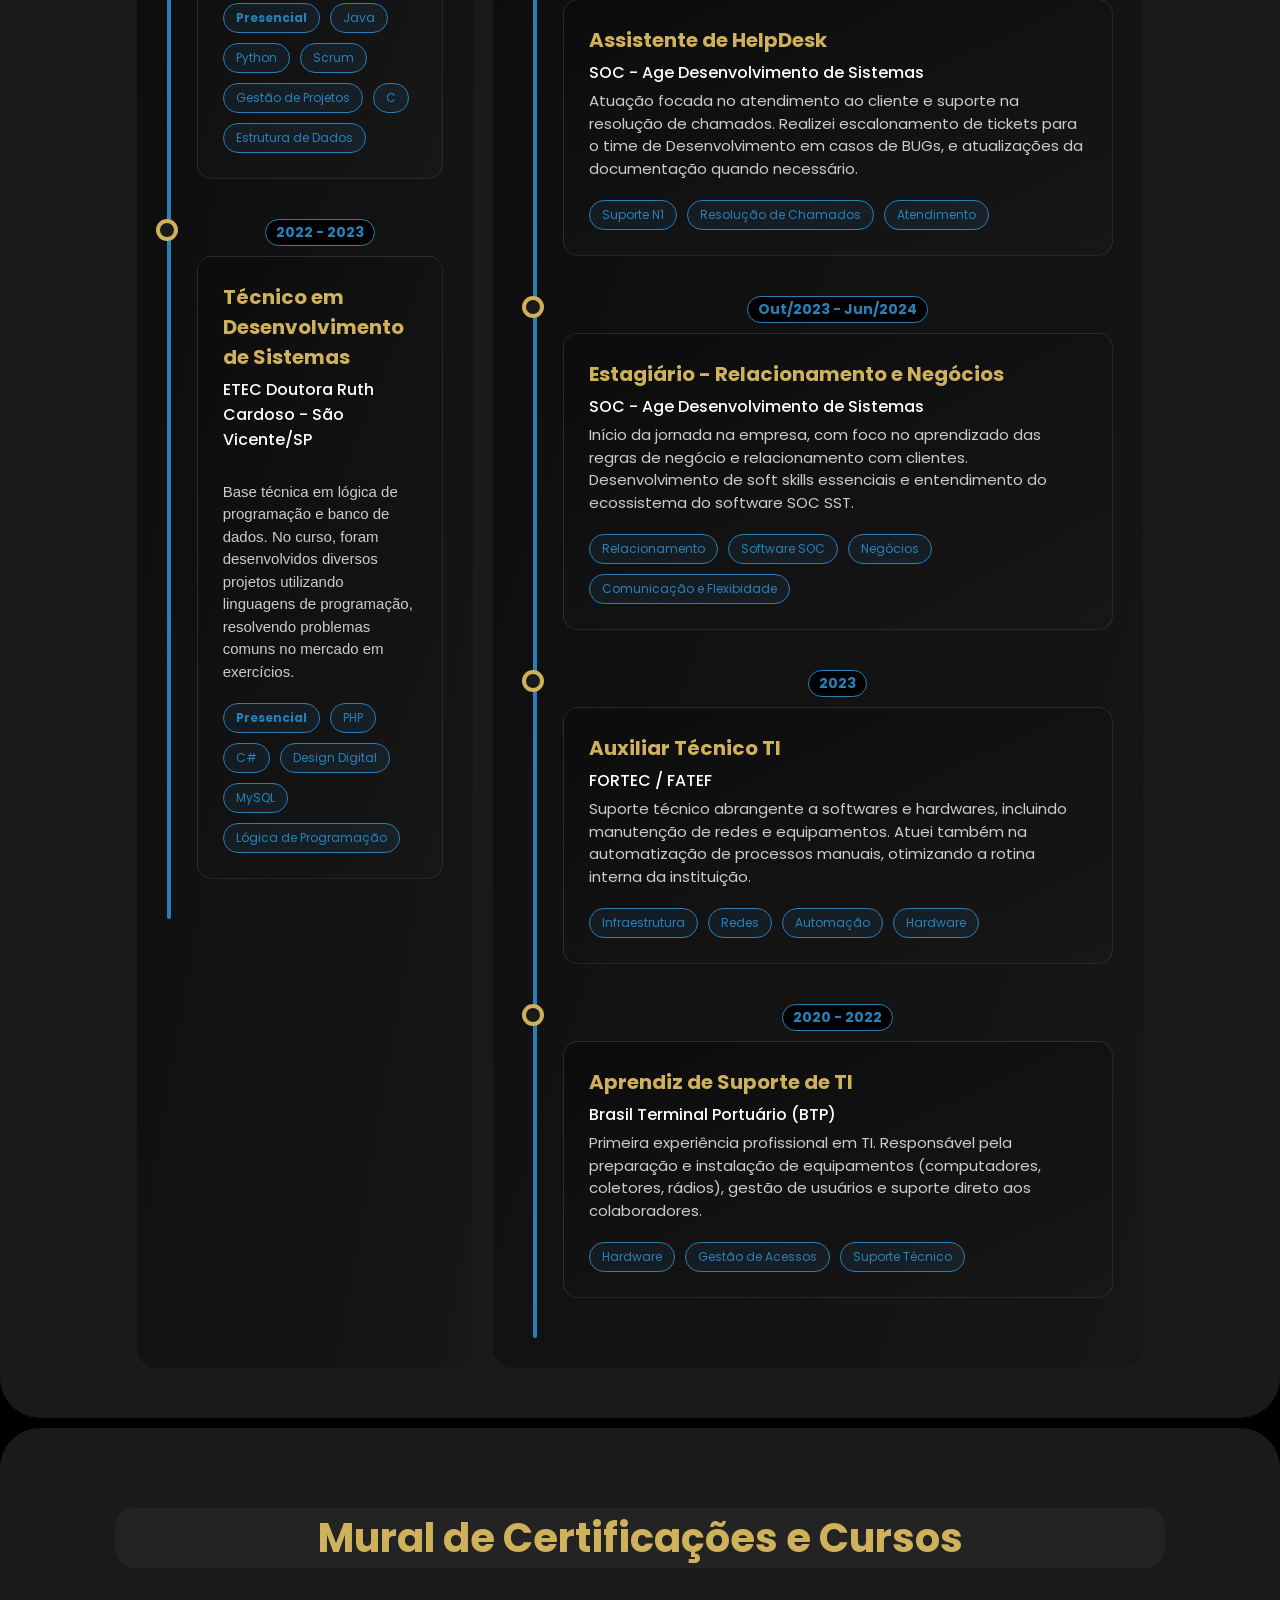
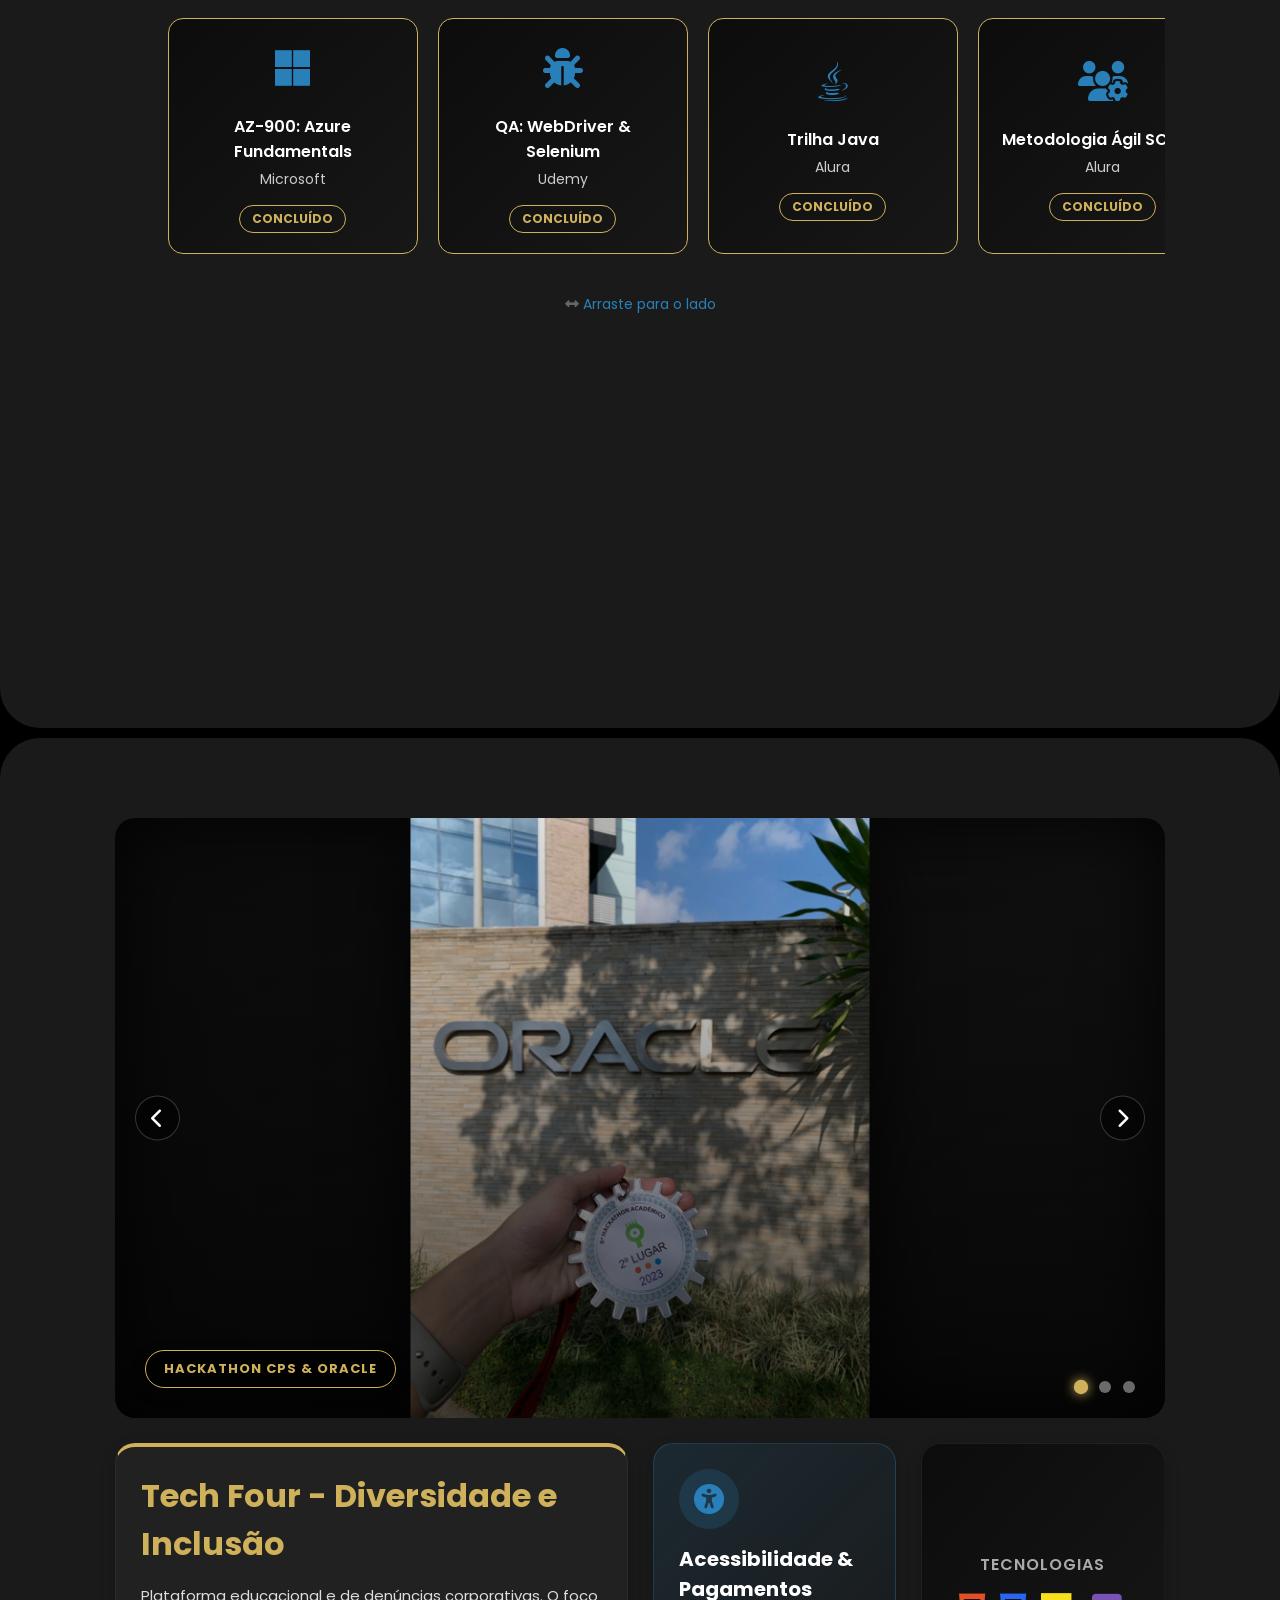
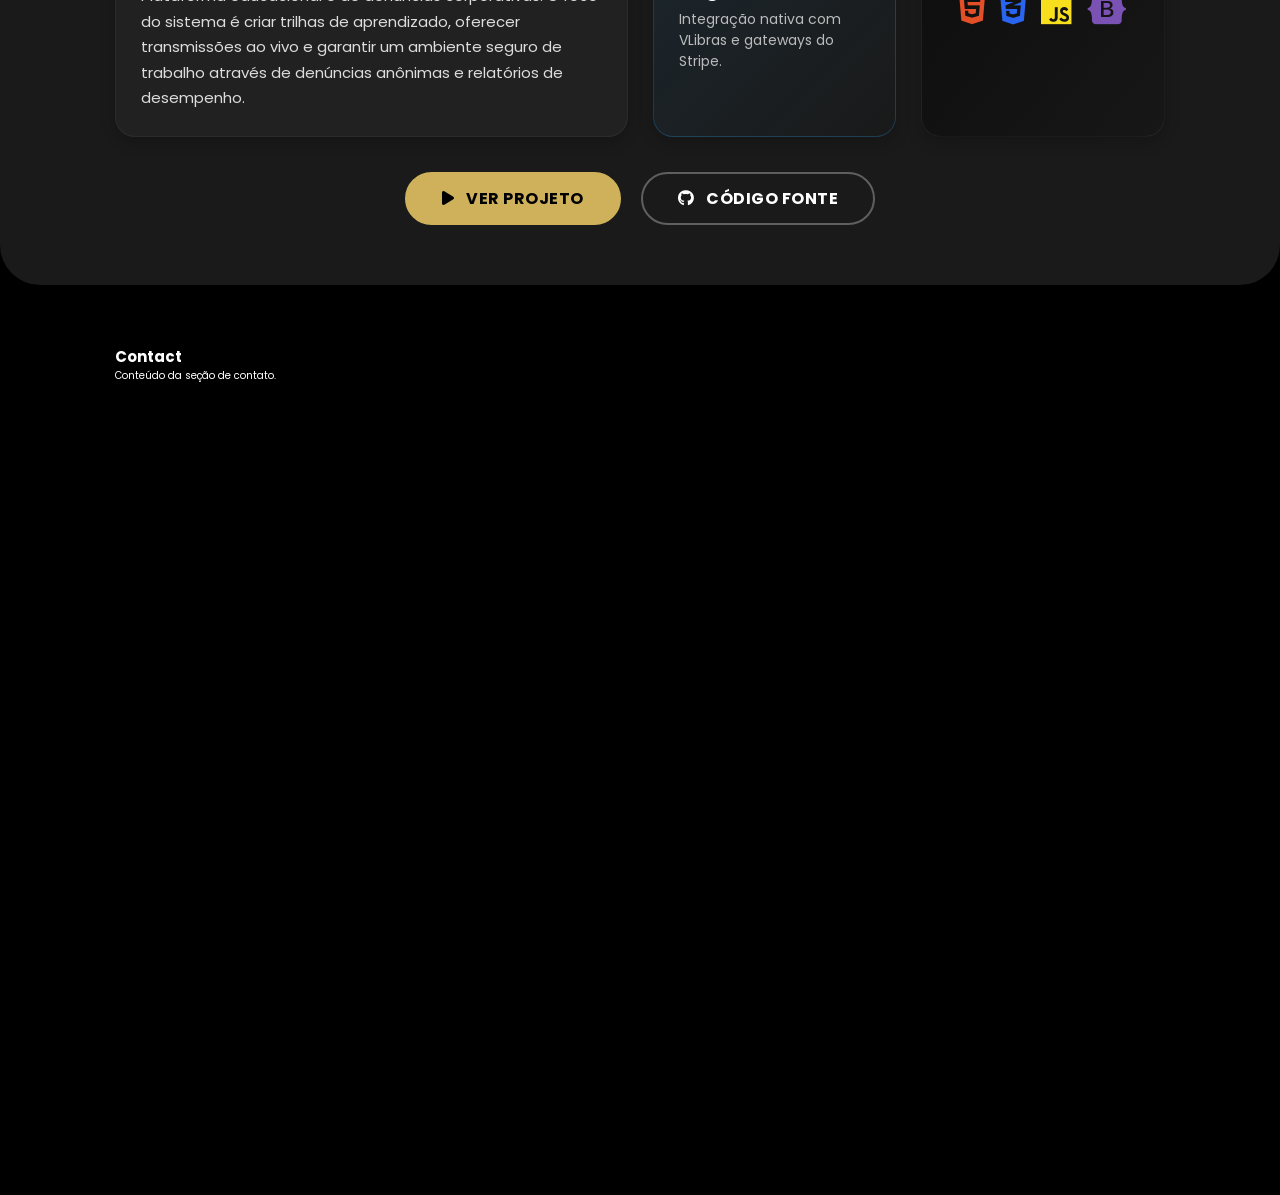
==== commit 2e12a960: "add carrosel projeto destaque" ====
--- a/Site do Gustavo/index.html
+++ b/Site do Gustavo/index.html
@@ -8,6 +8,7 @@
 
   <link rel="stylesheet" href="https://cdnjs.cloudflare.com/ajax/libs/font-awesome/6.5.2/css/all.min.css" />
   <link rel="stylesheet" href="style.css" />
+  <link rel="shortcut icon" href="img/euIOS.png" type="image/x-icon">
 </head>
 
 <body>
@@ -147,41 +148,464 @@
   <div id="modal" class="modal-overlay">
     <div class="modal-content">
       <span class="close-modal">&times;</span>
-      <h1 style="color: black;" data-lang="modal_qa_titulo">Portfólio: Analista de Testes</h1>
-      <p style="color: black; font-size: 1.6rem;" data-lang="modal_qa_desc">Como Analista de Testes, foco em garantir a
-        qualidade do software através de testes manuais e automação. Utilizo ferramentas como Selenium e JUnit para
-        criar testes robustos e confiáveis.</p>
-      <div class="modal-gallery"><img src="img/alocacao-de-recursos.png" alt="Relatório de Testes"></div>
+
+      <h1 class="modal-header-styled" data-lang="modal_qa_titulo">
+        Portfólio: Automação & QA
+      </h1>
+
+      <p class="modal-intro" data-lang="modal_qa_desc">
+        Realizo criações de testes funcionais automatizados para aplicações Web. Utilizo <strong>Java</strong> para
+        criar scripts robustos, focando em resolver problemas reais do dia-a-dia como sincronismo, localização de
+        elementos e massa de dados, garantindo um código limpo e legível quanto o da própria aplicação.
+      </p>
+
+      <h3 class="modal-section-title" data-lang="qa_sec_ferramentas">
+        <i class="fas fa-toolbox"></i> Ferramentas Principais
+      </h3>
+
+      <div class="tech-stack-container">
+        <div class="tech-card java">
+          <i class="fab fa-java"></i>
+          <div class="tech-info">
+            <strong>Java</strong>
+            <span data-lang="qa_tech_java">Linguagem Base</span>
+          </div>
+        </div>
+
+        <div class="tech-card selenium">
+          <i class="fas fa-robot"></i>
+          <div class="tech-info">
+            <strong>Selenium</strong>
+            <span data-lang="qa_tech_selenium">WebDriver & Grid</span>
+          </div>
+        </div>
+
+        <div class="tech-card junit">
+          <i class="fas fa-check-circle"></i>
+          <div class="tech-info">
+            <strong>JUnit</strong>
+            <span data-lang="qa_tech_junit">Estrutura de Testes</span>
+          </div>
+        </div>
+      </div>
+
+      <h3 class="modal-section-title" data-lang="qa_sec_competencias">
+        <i class="fas fa-laptop-code"></i> Competências Desenvolvidas
+      </h3>
+
+      <div class="concepts-container">
+
+        <div class="concept-card">
+          <h4 data-lang="qa_comp_fw_title"><i class="fas fa-project-diagram"></i> Framework & Page Objects</h4>
+          <p data-lang="qa_comp_fw_desc">
+            Criação de projetos do zero utilizando o padrão <strong>Page Object</strong> para organização.
+            Desenvolvimento de uma <strong>DSL (Domain Specific Language)</strong> própria para tornar os testes mais
+            enxutos, legíveis e fáceis de manter.
+          </p>
+        </div>
+
+        <div class="concept-card">
+          <h4 data-lang="qa_comp_sync_title"><i class="fas fa-sync"></i> Sincronismo & Elementos</h4>
+          <p data-lang="qa_comp_sync_desc">
+            Estratégias avançadas para localização de elementos (XPaths robustos) e interação com componentes complexos
+            como <strong>Alerts, Frames e PopUps</strong>.
+          </p>
+        </div>
+
+        <div class="concept-card">
+          <h4 data-lang="qa_comp_grid_title"><i class="fas fa-cloud"></i> Execução Grid & Cloud</h4>
+          <p data-lang="qa_comp_grid_desc">
+            Experiência na execução de testes em paralelo, sequencial ou remotamente utilizando <strong>Selenium
+              GRID</strong> e serviços de nuvem (Saucelabs), cobrindo múltiplos browsers (Firefox, Chrome, IE).
+          </p>
+        </div>
+
+        <div class="concept-card">
+          <h4 data-lang="qa_comp_api_title"><i class="fas fa-server"></i> Testes de API & Exceptions</h4>
+          <p data-lang="qa_comp_api_desc">
+            Realização de testes de consumo de APIs, implementando tratamento rigoroso de erros com
+            <strong>Exceptions</strong> personalizadas para garantir que a falha seja identificada e tratada
+            corretamente, aumentando a resiliência da automação.
+          </p>
+        </div>
+
+      </div>
+
+      <h3 class="modal-section-title" style="margin-top: 30px;" data-lang="qa_sec_tipos">
+        <i class="fas fa-vial"></i> Tipos de Testes Realizados
+      </h3>
+
+      <div class="concepts-container">
+
+        <div class="concept-card">
+          <h4 data-lang="qa_type_regress_title"><i class="fas fa-history"></i> Testes de Regressão</h4>
+          <p data-lang="qa_type_regress_desc">
+            Execução de baterias de testes automatizados para garantir que novas alterações no código (deploys) não
+            quebraram funcionalidades que já estavam funcionando no sistema legado.
+          </p>
+        </div>
+
+        <div class="concept-card">
+          <h4 data-lang="qa_type_black_title"><i class="fas fa-box-open"></i> Testes de Caixa Preta</h4>
+          <p data-lang="qa_type_black_desc">
+            Validação funcional focada nas entradas e saídas (Inputs/Outputs), testando a aplicação sob a perspectiva do
+            usuário final, sem considerar a estrutura interna do código.
+          </p>
+        </div>
+
+        <div class="concept-card">
+          <h4 data-lang="qa_type_unit_title"><i class="fas fa-code"></i> Testes Unitários</h4>
+          <p data-lang="qa_type_unit_desc">
+            Utilização do framework <strong>JUnit</strong> para testar as menores unidades de código (métodos e classes)
+            de forma isolada, garantindo a lógica de programação antes da integração.
+          </p>
+        </div>
+
+        <div class="concept-card">
+          <h4 data-lang="qa_type_func_title"><i class="fas fa-tasks"></i> Testes Funcionais</h4>
+          <p data-lang="qa_type_func_desc">
+            Verificação dos requisitos de negócio e histórias de usuário, simulando a interação real (cliques,
+            preenchimentos e navegação) para assegurar que o software faz o que deve fazer.
+          </p>
+        </div>
+
+      </div>
+
     </div>
   </div>
 
   <div id="modal-dev" class="modal-overlay">
     <div class="modal-content">
       <span class="close-modal">&times;</span>
-      <h1 style="color: black;" data-lang="modal_dev_titulo">Portfólio: Desenvolvedor</h1>
-      <p style="color: black; font-size: 1.6rem;" data-lang="modal_dev_desc">Detalhes sobre projetos de desenvolvimento,
-        Java e SpringBoot, e exemplos de código ou links para repositórios.</p>
-      <div class="modal-gallery"><img src="img/pngwing.com (4).png" alt="Desenvolvimento"></div>
+
+      <h1 class="modal-header-styled" data-lang="modal_dev_titulo">
+        Portfólio: Desenvolvedor Java Backend
+      </h1>
+
+      <p class="modal-intro" data-lang="modal_dev_desc">
+        Desenvolvimento Back-end com foco na linguagem <strong>Java</strong>. Domínio completo dos fundamentos da
+        linguagem e do paradigma de <strong>Orientação a Objetos</strong>. Capacidade de criar aplicações que consomem
+        APIs externas, manipulam estruturas de dados complexas e realizam tratamento robusto de exceções e arquivos.
+      </p>
+
+      <h3 class="modal-section-title" data-lang="dev_sec_stack">
+        <i class="fas fa-layer-group"></i> Stack Tecnológica
+      </h3>
+
+      <div class="tech-stack-container">
+        <div class="tech-card java">
+          <i class="fab fa-java"></i>
+          <div class="tech-info">
+            <strong>Java JDK</strong>
+            <span data-lang="dev_tech_java">Linguagem Base</span>
+          </div>
+        </div>
+
+        <div class="tech-card poo">
+          <i class="fas fa-cubes"></i>
+          <div class="tech-info">
+            <strong>POO</strong>
+            <span data-lang="dev_tech_poo">Paradigma</span>
+          </div>
+        </div>
+
+        <div class="tech-card api">
+          <i class="fas fa-exchange-alt"></i>
+          <div class="tech-info">
+            <strong data-lang="dev_tech_integration">Integração</strong>
+            <span data-lang="dev_tech_api">APIs & JSON</span>
+          </div>
+        </div>
+      </div>
+
+      <h3 class="modal-section-title" data-lang="dev_sec_competencias">
+        <i class="fas fa-code-branch"></i> Competências Desenvolvidas
+      </h3>
+
+      <div class="concepts-container">
+
+        <div class="concept-card">
+          <h4 data-lang="dev_comp_fund_title"><i class="fas fa-code"></i> Fundamentos & Lógica</h4>
+          <p data-lang="dev_comp_fund_desc">
+            Domínio da sintaxe Java, incluindo controle de fluxo (if/else), laços de repetição (loops) e manipulação de
+            variáveis, criando a base lógica para qualquer sistema back-end.
+          </p>
+        </div>
+
+        <div class="concept-card">
+          <h4 data-lang="dev_comp_oo_title"><i class="fas fa-sitemap"></i> Orientação a Objetos (OO)</h4>
+          <p data-lang="dev_comp_oo_desc">
+            Modelagem de sistemas reais utilizando <strong>Classes, Herança, Polimorfismo e Interfaces</strong>. Criação
+            de códigos organizados, reutilizáveis e fáceis de manter.
+          </p>
+        </div>
+
+        <div class="concept-card">
+          <h4 data-lang="dev_comp_list_title"><i class="fas fa-list-ul"></i> Collections & Listas</h4>
+          <p data-lang="dev_comp_list_desc">
+            Manipulação avançada de listas e coleções de dados (ArrayList, etc), permitindo gerenciar grandes volumes de
+            informações e objetos dentro da aplicação.
+          </p>
+        </div>
+
+        <div class="concept-card">
+          <h4 data-lang="dev_comp_api_title"><i class="fas fa-shield-alt"></i> APIs, Arquivos & Exceções</h4>
+          <p data-lang="dev_comp_api_desc">
+            Consumo de <strong>APIs externas</strong>, conversão de dados (Desserialização) de JSON para Objetos Java,
+            gravação de arquivos e tratamento defensivo de erros (Try/Catch/Exceptions).
+          </p>
+        </div>
+
+      </div>
+
+      <h3 class="modal-section-title" style="margin-top: 30px;" data-lang="dev_sec_projetos">
+        <i class="fas fa-laptop-code"></i> Projetos & Atuação
+      </h3>
+
+      <div class="concepts-container">
+
+        <div class="concept-card">
+          <h4 data-lang="dev_proj_integ_title"><i class="fas fa-cloud-download-alt"></i> Integração de Sistemas</h4>
+          <p data-lang="dev_proj_integ_desc">
+            Desenvolvimento de aplicação capaz de conectar-se a serviços web, buscar informações remotas (via HTTP),
+            tratar o retorno JSON e apresentar os dados formatados.
+          </p>
+        </div>
+
+        <div class="concept-card">
+          <h4 data-lang="dev_proj_file_title"><i class="fas fa-file-code"></i> Manipulação de Arquivos</h4>
+          <p data-lang="dev_proj_file_desc">
+            Implementação de funcionalidades para gerar e ler arquivos locais, permitindo a persistência de dados
+            extraídos das APIs ou gerados pelo sistema.
+          </p>
+        </div>
+
+        <div class="concept-card">
+          <h4 data-lang="dev_proj_model_title"><i class="fas fa-project-diagram"></i> Modelagem de Domínio</h4>
+          <p data-lang="dev_proj_model_desc">
+            Criação de classes que representam entidades do mundo real, aplicando regras de encapsulamento e
+            relacionamento entre objetos para garantir a integridade do sistema.
+          </p>
+        </div>
+
+        <div class="concept-card">
+          <h4 data-lang="dev_proj_resil_title"><i class="fas fa-bug"></i> Código Resiliente</h4>
+          <p data-lang="dev_proj_resil_desc">
+            Aplicação preparada para lidar com falhas. Uso de tratamento de exceções para garantir que o sistema não
+            pare de funcionar caso ocorra um erro inesperado (ex: API fora do ar).
+          </p>
+        </div>
+
+      </div>
+
     </div>
   </div>
 
   <div id="modal-student" class="modal-overlay">
     <div class="modal-content">
       <span class="close-modal">&times;</span>
-      <h1 style="color: black;" data-lang="modal_student_titulo">Portfólio: Estudante de ADS</h1>
-      <p style="color: black; font-size: 1.6rem;" data-lang="modal_student_desc">Jornada acadêmica na FATEC Rubens
-        Lara...</p>
-      <div class="modal-gallery"><img src="img/programador.png" alt="Estudante"></div>
+
+      <h1 class="modal-header-styled" data-lang="modal_student_titulo">
+        Portfólio: Estudante de ADS
+      </h1>
+
+      <p class="modal-intro" data-lang="modal_student_desc">
+        Graduando em <strong>Análise e Desenvolvimento de Sistemas</strong> pela FATEC Rubens Lara. Formação focada em
+        analisar, projetar, documentar, testar e implantar sistemas computacionais. O curso une raciocínio lógico,
+        metodologias de projetos e linguagens de programação para criar soluções robustas e seguras.
+      </p>
+
+      <div style="display: flex; gap: 20px; margin-bottom: 30px; flex-wrap: wrap;">
+        <div
+          style="background: #f0f0f0; padding: 10px 20px; border-radius: 50px; font-weight: bold; color: #333; display: flex; align-items: center; gap: 10px;">
+          <i class="fas fa-university" style="color: #B22222;"></i> <span data-lang="stu_stat_fatec">FATEC Rubens
+            Lara</span>
+        </div>
+        <div
+          style="background: #f0f0f0; padding: 10px 20px; border-radius: 50px; font-weight: bold; color: #333; display: flex; align-items: center; gap: 10px;">
+          <i class="fas fa-clock" style="color: #333;"></i> <span data-lang="stu_stat_hours">2.800 Horas</span>
+        </div>
+        <div
+          style="background: #f0f0f0; padding: 10px 20px; border-radius: 50px; font-weight: bold; color: #333; display: flex; align-items: center; gap: 10px;">
+          <i class="fas fa-graduation-cap" style="color: var(--cor-fonte);"></i> <span data-lang="stu_stat_cycle">6º
+            Ciclo (Final)</span>
+        </div>
+      </div>
+
+      <h3 class="modal-section-title" data-lang="stu_sec_pilares">
+        <i class="fas fa-book-reader"></i> Pilares da Formação
+      </h3>
+
+      <div class="tech-stack-container">
+        <div class="tech-card dev-academic">
+          <i class="fas fa-code"></i>
+          <div class="tech-info">
+            <strong data-lang="stu_pilar_dev">Desenvolvimento</strong>
+            <span data-lang="stu_pilar_dev_sub">Lógica & POO</span>
+          </div>
+        </div>
+
+        <div class="tech-card eng-academic">
+          <i class="fas fa-cogs"></i>
+          <div class="tech-info">
+            <strong data-lang="stu_pilar_eng">Engenharia</strong>
+            <span data-lang="stu_pilar_eng_sub">Software & Testes</span>
+          </div>
+        </div>
+
+        <div class="tech-card mgmt-academic">
+          <i class="fas fa-users-cog"></i>
+          <div class="tech-info">
+            <strong data-lang="stu_pilar_mgmt">Gestão</strong>
+            <span data-lang="stu_pilar_mgmt_sub">Projetos & TI</span>
+          </div>
+        </div>
+      </div>
+
+      <h3 class="modal-section-title" data-lang="stu_sec_grade">
+        <i class="fas fa-graduation-cap"></i> Competências da Grade Curricular
+      </h3>
+
+      <div class="concepts-container">
+
+        <div class="concept-card">
+          <h4 data-lang="stu_grade_eng_title"><i class="fas fa-project-diagram"></i> Engenharia de Software (I, II, III)
+          </h4>
+          <p data-lang="stu_grade_eng_desc">
+            Ciclo completo de desenvolvimento: levantamento de requisitos, modelagem de sistemas (UML), documentação
+            técnica, padrões de projeto e metodologias ágeis (Scrum/Kanban).
+          </p>
+        </div>
+
+        <div class="concept-card">
+          <h4 data-lang="stu_grade_prog_title"><i class="fas fa-laptop-code"></i> Programação & Estrutura de Dados</h4>
+          <p data-lang="stu_grade_prog_desc">
+            Domínio de Algoritmos, Estrutura de Dados (Listas, Pilhas, Árvores) e Paradigma Orientado a Objetos.
+            Conhecimento específico em <strong>Programação para Mainframe</strong> e Web.
+          </p>
+        </div>
+
+        <div class="concept-card">
+          <h4 data-lang="stu_grade_db_title"><i class="fas fa-database"></i> Banco de Dados & Big Data</h4>
+          <p data-lang="stu_grade_db_desc">
+            Modelagem conceitual e lógica, linguagem SQL avançada e administração de bancos de dados. Integração com
+            conceitos de Inteligência Artificial e Ciência de Dados.
+          </p>
+        </div>
+
+        <div class="concept-card">
+          <h4 data-lang="stu_grade_infra_title"><i class="fas fa-shield-alt"></i> Infraestrutura & Segurança</h4>
+          <p data-lang="stu_grade_infra_desc">
+            Conhecimentos sólidos em Sistemas Operacionais, Redes de Computadores e <strong>Segurança da
+              Informação</strong>, garantindo a integridade e disponibilidade dos sistemas.
+          </p>
+        </div>
+
+        <div class="concept-card">
+          <h4 data-lang="stu_grade_mgmt_title"><i class="fas fa-briefcase"></i> Gestão de TI & Equipes</h4>
+          <p data-lang="stu_grade_mgmt_desc">
+            Formação em Gestão de Projetos, Gestão de Equipes, Governança de TI e Empreendedorismo. Preparo para liderar
+            times técnicos e alinhar tecnologia aos objetivos de negócio.
+          </p>
+        </div>
+
+        <div class="concept-card">
+          <h4 data-lang="stu_grade_eng_title_lang"><i class="fas fa-language"></i> Inglês Técnico (I ao VI)</h4>
+          <p data-lang="stu_grade_eng_desc_lang">
+            Seis ciclos de formação em língua inglesa focada em tecnologia, permitindo a leitura fluente de
+            documentações técnicas, manuais e comunicação em ambiente globalizado.
+          </p>
+        </div>
+
+      </div>
+
     </div>
   </div>
 
   <div id="modal-helpdesk" class="modal-overlay">
     <div class="modal-content">
       <span class="close-modal">&times;</span>
-      <h1 style="color: black;" data-lang="modal_hd_titulo">Portfólio: Analista de HelpDesk</h1>
-      <p style="color: black; font-size: 1.6rem;" data-lang="modal_hd_desc">Experiência com suporte ao cliente,
-        resolução de problemas e garantia da qualidade da experiência do usuário.</p>
-      <div class="modal-gallery"><img src="img/suporte-tecnico (1).png" alt="HelpDesk"></div>
+
+      <h1 class="modal-header-styled" data-lang="modal_hd_titulo">
+        Portfólio: Analista de Suporte Técnico
+      </h1>
+
+      <p class="modal-intro" data-lang="modal_hd_desc">
+        Atuação analítica no suporte técnico, indo além do atendimento. Responsável pela <strong>análise de erros
+          sistêmicos</strong>, validação de regras de negócio conforme documentação e execução de testes em novas
+        funcionalidades, fornecendo feedback qualificado diretamente ao time de desenvolvimento.
+      </p>
+
+      <h3 class="modal-section-title" data-lang="hd_sec_tools">
+        <i class="fas fa-tools"></i> Ferramentas & Processos
+      </h3>
+
+      <div class="tech-stack-container">
+        <div class="tech-card analysis">
+          <i class="fas fa-microscope"></i>
+          <div class="tech-info">
+            <strong data-lang="hd_tool_analise">Análise</strong>
+            <span data-lang="hd_tool_analise_sub">Erros Sistêmicos</span>
+          </div>
+        </div>
+
+        <div class="tech-card tickets">
+          <i class="fas fa-ticket-alt"></i>
+          <div class="tech-info">
+            <strong data-lang="hd_tool_chamados">Chamados</strong>
+            <span data-lang="hd_tool_chamados_sub">Escalonamento</span>
+          </div>
+        </div>
+
+        <div class="tech-card tests-support">
+          <i class="fas fa-vial"></i>
+          <div class="tech-info">
+            <strong data-lang="hd_tool_testes">Testes</strong>
+            <span data-lang="hd_tool_testes_sub">Novas Features</span>
+          </div>
+        </div>
+      </div>
+
+      <h3 class="modal-section-title" data-lang="hd_sec_comp">
+        <i class="fas fa-headset"></i> Competências Desenvolvidas
+      </h3>
+
+      <div class="concepts-container">
+
+        <div class="concept-card">
+          <h4 data-lang="hd_comp_analise_title"><i class="fas fa-search"></i> Análise de Erros & Regras</h4>
+          <p data-lang="hd_comp_analise_desc">
+            Investigação aprofundada de incidentes, validando se o comportamento do sistema está de acordo com a
+            <strong>documentação técnica</strong> e as regras de negócio estabelecidas.
+          </p>
+        </div>
+
+        <div class="concept-card">
+          <h4 data-lang="hd_comp_testes_title"><i class="fas fa-tasks"></i> Testes de Novas Funcionalidades</h4>
+          <p data-lang="hd_comp_testes_desc">
+            Atuação ativa na validação de entregas (releases), testando novas features em ambiente de
+            homologação/produção e fornecendo feedback técnico detalhado para a equipe de desenvolvimento.
+          </p>
+        </div>
+
+        <div class="concept-card">
+          <h4 data-lang="hd_comp_triagem_title"><i class="fas fa-filter"></i> Triagem & Escalonamento</h4>
+          <p data-lang="hd_comp_triagem_desc">
+            Filtro técnico dos chamados: realizo a análise prévia e testes de reprodução. O chamado só é escalonado para
+            o time de correção (Dev) com evidências claras, poupando tempo da engenharia.
+          </p>
+        </div>
+
+        <div class="concept-card">
+          <h4 data-lang="hd_comp_melhoria_title"><i class="fas fa-lightbulb"></i> Sugestão de Melhorias</h4>
+          <p data-lang="hd_comp_melhoria_desc">
+            Identificação de gargalos e dores recorrentes dos usuários, transformando essas informações em sugestões de
+            melhorias sistêmicas (Features Requests) para a equipe de produto.
+          </p>
+        </div>
+
+      </div>
+
     </div>
   </div>
 
@@ -401,9 +825,81 @@
     </p>
   </section>
 
-  <section id="experience">
-    <h2 data-lang="titulo_exp_placeholder">Experience</h2>
-    <p data-lang="desc_exp_placeholder">Conteúdo da seção de experiências profissionais.</p>
+  <section class="bento-section" id="destaque">
+    <div class="bento-grid">
+
+      <div class="bento-item bento-img-large">
+
+        <div class="bento-carousel">
+          <div class="carousel-slides">
+
+            <div class="slide">
+              <div class="slide-blur-bg" style="background-image: url('foto-palco.jpeg');"></div>
+              <img src="img/WhatsApp Image 2026-02-19 at 18.14.08.jpeg" alt="Palco Hackathon">
+            </div>
+
+            <div class="slide active">
+              <div class="slide-blur-bg" style="background-image: url('foto-equipe-oracle.jpeg');"></div>
+              <img src="img/WhatsApp Image 2026-02-19 at 18.14.08 (1).jpeg" alt="Equipe na Oracle">
+            </div>
+
+            
+            <div class="slide">
+              <div class="slide-blur-bg" style="background-image: url('foto-medalha.jpeg');"></div>
+              <img src="img/WhatsApp Image 2026-02-19 at 18.14.08(1).jpeg" alt="Medalha Oracle">
+            </div>
+
+          </div>
+
+          <div class="carousel-overlay"></div>
+
+          <button class="carousel-control prev" onclick="moveSlide(-1)"><i class="fas fa-chevron-left"></i></button>
+          <button class="carousel-control next" onclick="moveSlide(1)"><i class="fas fa-chevron-right"></i></button>
+
+          <div class="carousel-indicators">
+            <span class="dot active" onclick="currentSlide(0)"></span>
+            <span class="dot" onclick="currentSlide(1)"></span>
+            <span class="dot" onclick="currentSlide(2)"></span>
+          </div>
+        </div>
+
+        <span data-lang="bento_tag_status" class="bento-badge">Hackathon CPS & Oracle</span>
+      </div>
+
+      <div class="bento-item bento-text-main">
+        <h3 data-lang="bento_proj_title">Tech Four - Diversidade e Inclusão</h3>
+        <p data-lang="bento_proj_desc">
+          Plataforma educacional e de denúncias corporativas. O foco do sistema é criar trilhas de aprendizado, oferecer
+          transmissões ao vivo e garantir um ambiente seguro de trabalho através de denúncias anônimas e relatórios de
+          desempenho.
+        </p>
+      </div>
+
+      <div class="bento-item bento-qa-box">
+        <i class="fas fa-universal-access"></i>
+        <div>
+          <h4 data-lang="bento_qa_title">Acessibilidade & Pagamentos</h4>
+          <p data-lang="bento_qa_desc">Integração nativa com VLibras e gateways do Stripe.</p>
+        </div>
+      </div>
+
+      <div class="bento-item bento-tech-stack">
+        <h4 data-lang="bento_tech_title">Tecnologias</h4>
+        <div class="bento-tech-icons">
+          <i class="fab fa-html5" title="HTML5" style="color: #e34f26;"></i>
+          <i class="fab fa-css3-alt" title="CSS3" style="color: #2965f1;"></i>
+          <i class="fab fa-js" title="JavaScript" style="color: #f7df1e;"></i>
+          <i class="fab fa-bootstrap" title="Bootstrap" style="color: #7952b3;"></i>
+        </div>
+      </div>
+
+      <div class="bento-item bento-actions">
+        <a href="#" class="bento-btn primary" data-lang="bento_btn_ver"><i class="fas fa-play"></i> Ver Projeto</a>
+        <a href="#" class="bento-btn secondary" data-lang="bento_btn_repo"><i class="fab fa-github"></i> Código
+          Fonte</a>
+      </div>
+
+    </div>
   </section>
 
   <section id="contact">
--- a/Site do Gustavo/style.css
+++ b/Site do Gustavo/style.css
@@ -517,6 +517,179 @@
     transition: color 0.3s ease;
 }
 
+/* --- ESTILOS ESPECÍFICOS DO MODAL QA --- */
+
+/* Título com a barra dourada lateral */
+.modal-header-styled {
+    color: #222;
+    border-left: 5px solid var(--cor-fonte-dourado);
+    padding-left: 15px;
+    margin-bottom: 20px;
+    font-size: 2.4rem; /* Ajuste conforme necessário */
+}
+
+/* Texto de introdução */
+.modal-intro {
+    color: #555;
+    font-size: 1.5rem;
+    line-height: 1.6;
+    margin-bottom: 30px;
+    text-align: justify;
+}
+
+/* Títulos das seções internas (H3) */
+.modal-section-title {
+    color: var(--cor-fonte); /* Azul do seu tema */
+    font-size: 1.8rem;
+    margin-bottom: 15px;
+    display: flex;
+    align-items: center;
+    gap: 10px;
+}
+
+/* --- CARDS DE TECNOLOGIA (Java, Selenium, JUnit) --- */
+.tech-stack-container {
+    display: flex;
+    gap: 15px;
+    flex-wrap: wrap;
+    margin-bottom: 30px;
+}
+
+.tech-card {
+    flex: 1;
+    min-width: 140px;
+    background: #f4f4f4; /* Fundo cinza claro */
+    padding: 15px;
+    border-radius: 8px;
+    display: flex;
+    align-items: center;
+    gap: 10px;
+    transition: transform 0.3s ease;
+}
+
+.tech-card:hover {
+    transform: translateY(-3px); /* Leve efeito ao passar o mouse */
+}
+
+.tech-card i {
+    font-size: 3rem;
+}
+
+.tech-info strong {
+    color: #333;
+    font-size: 1.4rem;
+    display: block;
+}
+
+.tech-info span {
+    color: #666;
+    font-size: 1.1rem;
+}
+
+/* Cores específicas para cada ferramenta */
+.tech-card.java {
+    border-bottom: 3px solid #e67e22; /* Laranja Java */
+}
+.tech-card.java i { color: #e67e22; }
+
+.tech-card.selenium {
+    border-bottom: 3px solid #43B02A; /* Verde Selenium */
+}
+.tech-card.selenium i { color: #43B02A; }
+
+.tech-card.junit {
+    border-bottom: 3px solid #C12127; /* Vermelho JUnit */
+}
+.tech-card.junit i { color: #C12127; }
+
+
+/* --- CARDS DE CONCEITOS (Regressão, Caixa Preta) --- */
+.concepts-container {
+    display: grid;
+    grid-template-columns: repeat(auto-fit, minmax(250px, 1fr));
+    gap: 20px;
+}
+
+.concept-card {
+    background: #fff;
+    border: 1px solid #ddd;
+    padding: 15px;
+    border-radius: 10px;
+    box-shadow: 0 2px 5px rgba(0,0,0,0.05);
+    transition: box-shadow 0.3s ease;
+}
+
+.concept-card:hover {
+    box-shadow: 0 5px 15px rgba(0,0,0,0.1);
+}
+
+.concept-card h4 {
+    color: #333;
+    font-size: 1.6rem;
+    margin-bottom: 8px;
+    display: flex;
+    align-items: center;
+    gap: 8px;
+}
+
+.concept-card h4 i {
+    color: var(--cor-fonte); /* Azul do tema */
+}
+
+.concept-card p {
+    color: #666;
+    font-size: 1.3rem;
+    line-height: 1.5;
+    text-align: justify;
+}
+
+/* Ajuste na imagem da galeria do modal */
+.modal-gallery img {
+    max-height: 250px; /* Limita a altura para não estourar */
+    object-fit: contain; /* Garante que a imagem apareça inteira */
+    width: 100%;
+}
+
+/* --- CORREÇÃO GERAL DE VISIBILIDADE DOS ÍCONES NOS MODAIS --- */
+
+/* 1. Títulos das Seções (Ex: Ferramentas, Competências) */
+.modal-section-title i {
+    color: var(--cor-fonte); /* Usa o azul/dourado do seu tema */
+}
+
+/* 2. Ícones dentro dos Cards de Tecnologia e Conceitos */
+/* Isso garante que eles fiquem visíveis (cinza escuro) mesmo se a cor específica falhar */
+.tech-card i,
+.concept-card h4 i {
+    color: #333 !important; /* !important garante que sobrescreva o branco do tema global */
+}
+
+/* --- REAPLICANDO AS CORES ESPECÍFICAS (PARA GARANTIR) --- */
+/* O !important aqui garante que a cor específica vença o cinza escuro acima */
+
+/* MODAL DEV (Java & Spring) */
+.tech-card.java i { color: #e67e22 !important; }   /* Laranja Java */
+.tech-card.spring i { color: #6DB33F !important; } /* Verde Spring */
+.tech-card.mysql i { color: #00758F !important; }  /* Azul MySQL */
+.tech-card.poo i { color: #9b59b6 !important; }    /* Roxo OO */
+.tech-card.api i { color: #2980b9 !important; }    /* Azul API */
+
+/* MODAL STUDENT (FATEC) */
+.tech-card.dev-academic i { color: #B22222 !important; }  /* Vermelho */
+.tech-card.eng-academic i { color: #555 !important; }     /* Cinza */
+.tech-card.mgmt-academic i { color: #6c5ce7 !important; } /* Roxo */
+
+/* MODAL HELPDESK (Suporte) */
+.tech-card.analysis i { color: #e67e22 !important; }      /* Laranja */
+.tech-card.tickets i { color: #8e44ad !important; }       /* Roxo */
+.tech-card.tests-support i { color: #2ecc71 !important; } /* Verde */
+.tech-card.sql-support i { color: #F29111 !important; }   /* Laranja SQL (se ainda usar) */
+.tech-card.docs i { color: #1abc9c !important; }          /* Turquesa (se ainda usar) */
+
+/* MODAL QA */
+.tech-card.selenium i { color: #43B02A !important; }
+.tech-card.junit i { color: #C12127 !important; }
+
 /* --- TRAJETÓRIA (TIMELINE) - LADO A LADO --- */
 
 /* Configuração do container pai para alinhamento horizontal */
@@ -763,6 +936,395 @@
     font-size: 1.4rem;
     color: #666;
     animation: fadePulse 2s infinite;
+}
+
+/* --- SEÇÃO DESTAQUE "BANNER FULL-WIDTH" (CORRIGIDO) --- */
+
+.bento-section {
+    /* HERANÇA: As mesmas regras que você usa em .projects e .certifications */
+    background-color: var(--cor-background);
+    padding: 8rem 9% 5rem;
+    color: white;
+    text-align: center;
+    border-radius: 40px; /* Bordas arredondadas padrão do seu site */
+    display: flex;
+    justify-content: center;
+    margin: 1rem 0rem; /* Espaçamento entre seções */
+}
+
+/* Container que segura o Grid e trava a largura para ficar alinhado com o site */
+.bento-container-inner {
+    width: 100%;
+    max-width: 1200px; /* Alinha com as colunas do "Sobre mim" */
+    display: flex;
+    flex-direction: column;
+}
+
+.bento-grid {
+    display: grid;
+    grid-template-columns: repeat(4, 1fr); 
+    gap: 25px;
+    width: 100%;
+}
+
+/* Estilo Base das Caixas (Os "cards" pequenos de baixo) */
+.bento-item {
+    background: var(--cor--gradiente);
+    border: 1px solid rgba(255, 255, 255, 0.05);
+    border-radius: 20px;
+    padding: 2.5rem;
+    display: flex;
+    flex-direction: column;
+    justify-content: center;
+    text-align: left;
+    transition: all 0.3s ease;
+    overflow: hidden;
+    position: relative;
+    box-shadow: 0 5px 15px rgba(0,0,0,0.2);
+}
+
+.bento-item:hover {
+    transform: translateY(-5px);
+    border-color: var(--cor-fonte-dourado);
+    box-shadow: 0 15px 40px rgba(0,0,0,0.4);
+}
+
+/* 1. O "PALCO" (Container Gigante) */
+.bento-img-large {
+    grid-column: 1 / -1; 
+    height: 600px; 
+    padding: 0; 
+    border: none;
+    border-radius: 20px; 
+    background-color: #050505; /* Fundo quase preto */
+    /* Sombra interna para dar a sensação de que o fundo é "fundo" de verdade */
+    box-shadow: inset 0 0 80px rgba(0,0,0,0.9);
+}
+
+.bento-img-content {
+    width: 100%;
+    height: 100%;
+    position: relative;
+}
+
+.bento-img-content::after {
+    content: '';
+    position: absolute;
+    top: 0; left: 0; width: 100%; height: 100%;
+    background: linear-gradient(to bottom, rgba(0,0,0,0.05) 60%, rgba(0,0,0,0.8) 100%);
+    pointer-events: none;
+    z-index: 2;
+}
+
+.bento-img-content img {
+    width: 100%;
+    height: 100%;
+    object-fit: cover; 
+    transition: transform 0.8s ease;
+}
+
+.bento-img-large:hover .bento-img-content img {
+    transform: scale(1.02); 
+}
+
+.bento-badge {
+    position: absolute;
+    bottom: 30px; 
+    left: 30px;
+    z-index: 2;
+    background: rgba(0, 0, 0, 0.85);
+    color: var(--cor-fonte-dourado);
+    padding: 0.8rem 1.8rem;
+    border-radius: 30px;
+    font-size: 1.3rem;
+    font-weight: bold;
+    border: 1px solid var(--cor-fonte-dourado);
+    box-shadow: 0 5px 15px rgba(0,0,0,0.3);
+    text-transform: uppercase;
+    letter-spacing: 1px;
+}
+
+/* 2. Texto Principal */
+.bento-text-main {
+    grid-column: span 2; 
+    border-top: 4px solid var(--cor-fonte-dourado); 
+    background: rgba(255, 255, 255, 0.03); 
+    justify-content: flex-start;
+}
+
+.bento-text-main h3 {
+    font-size: 3.2rem; 
+    color: var(--cor-fonte-dourado);
+    margin-bottom: 1.5rem;
+}
+
+.bento-text-main p {
+    font-size: 1.5rem;
+    color: #ddd;
+    line-height: 1.7;
+}
+
+/* 3. Destaque QA */
+.bento-qa-box {
+    grid-column: span 1; 
+    background: linear-gradient(135deg, rgba(41, 128, 185, 0.15), transparent);
+    border: 1px solid rgba(41, 128, 185, 0.3);
+    align-items: flex-start;
+    justify-content: flex-start;
+}
+
+.bento-qa-box i {
+    font-size: 3rem;
+    color: var(--cor-fonte);
+    margin-bottom: 1.5rem;
+    background: rgba(41, 128, 185, 0.2);
+    padding: 15px;
+    border-radius: 50%;
+}
+
+.bento-qa-box h4 {
+    font-size: 2rem;
+    color: white;
+    margin-bottom: 0.5rem;
+}
+
+.bento-qa-box p {
+    font-size: 1.4rem;
+    color: #bbb;
+    margin: 0;
+}
+
+/* 4. Tech Stack */
+.bento-tech-stack {
+    grid-column: span 1; 
+    text-align: center;
+    align-items: center;
+}
+
+.bento-tech-stack h4 {
+    font-size: 1.6rem;
+    color: #aaa;
+    margin-bottom: 1.5rem;
+    text-transform: uppercase;
+    letter-spacing: 1px;
+    font-weight: 600;
+}
+
+.bento-tech-icons {
+    display: flex;
+    gap: 1.5rem;
+    font-size: 3.5rem;
+    flex-wrap: wrap;
+    justify-content: center;
+}
+
+.bento-tech-icons i { transition: transform 0.3s; color: white; }
+.bento-tech-icons i:hover { transform: scale(1.2); }
+.fab.fa-html5 { color: #e34f26; }
+.fab.fa-css3-alt { color: #2965f1; }
+.fab.fa-js { color: #f7df1e; }
+.fab.fa-bootstrap { color: #7952b3; }
+
+
+/* 5. Ações/Botões */
+.bento-actions {
+    grid-column: 1 / -1; 
+    flex-direction: row;
+    justify-content: center; 
+    gap: 2rem;
+    padding: 1rem 0; 
+    background: transparent;
+    border: none;
+    box-shadow: none;
+}
+
+.bento-item.bento-actions:hover { transform: none; box-shadow: none; border-color: transparent; }
+
+.bento-btn {
+    padding: 1.2rem 3.5rem;
+    border-radius: 50px;
+    font-size: 1.6rem;
+    font-weight: 700;
+    transition: all 0.3s ease;
+    display: flex;
+    align-items: center;
+    gap: 12px;
+    text-transform: uppercase;
+    letter-spacing: 0.5px;
+}
+
+.bento-btn.primary {
+    background: var(--cor-fonte-dourado);
+    color: black;
+    border: 2px solid var(--cor-fonte-dourado);
+}
+
+.bento-btn.primary:hover {
+    background: transparent;
+    color: var(--cor-fonte-dourado);
+    box-shadow: 0 0 25px rgba(230, 126, 34, 0.4);
+}
+
+.bento-btn.secondary {
+    background: transparent;
+    color: white;
+    border: 2px solid rgba(255,255,255,0.3);
+}
+
+.bento-btn.secondary:hover {
+    border-color: white;
+    background: rgba(255,255,255,0.1);
+}
+
+/* --- CARROSSEL BENTO GRID (PROJETO DESTAQUE) --- */
+
+.bento-carousel {
+    position: relative;
+    width: 100%;
+    height: 100%;
+    overflow: hidden;
+    border-radius: 20px; /* Herda o arredondamento suave do container */
+}
+
+.carousel-slides {
+    width: 100%;
+    height: 100%;
+    position: relative;
+}
+
+/* 2. A CAIXA DO SLIDE (Segura o fundo e a imagem) */
+.carousel-slides .slide {
+    position: absolute;
+    top: 0; left: 0;
+    width: 100%; height: 100%;
+    opacity: 0; 
+    transition: opacity 0.8s ease-in-out;
+    display: flex;
+    justify-content: center;
+    align-items: center;
+    overflow: hidden; /* Garante que o borrão não vaze */
+}
+
+/* Slide visível */
+.carousel-slides .slide.active {
+    opacity: 1;
+    z-index: 1;
+}
+
+/* 3. O FUNDO DESFOCADO (Preenche a horizontal completa) */
+.slide-blur-bg {
+    position: absolute;
+    /* Faz o fundo passar um pouco das bordas para o desfoque não falhar no canto */
+    top: -10%; left: -10%;
+    width: 120%; height: 120%;
+    background-size: cover;
+    background-position: center;
+    /* Aqui está a mágica: muito desfoque e um pouco escuro para destacar a foto real */
+    filter: blur(25px) brightness(0.4); 
+    z-index: 0;
+}
+
+/* 4. A IMAGEM FLUTUANTE (100% visível no meio, com 3D) */
+.carousel-slides .slide img {
+    position: relative;
+    z-index: 1;
+    width: 100%; 
+    height: 100%;
+    object-fit: contain; /* Garante que as fotos não sejam cortadas */
+    filter: drop-shadow(0px 20px 40px rgba(0,0,0,0.9)); /* O efeito de profundidade */
+    transition: transform 4s ease-out; 
+    transform: scale(0.96); /* Começa um pouco recuada */
+}
+
+/* O movimento de profundidade quando a imagem entra na tela */
+.carousel-slides .slide.active img {
+    transform: scale(1.02); /* Vem sutilmente para a frente */
+}
+
+/* Degradê escuro por cima das fotos */
+.carousel-overlay {
+    position: absolute;
+    top: 0; left: 0; width: 100%; height: 100%;
+    background: linear-gradient(to bottom, rgba(0,0,0,0.1), rgba(0,0,0,0.7));
+    z-index: 2;
+    pointer-events: none; /* Garante que os cliques passem reto pelo fundo escuro */
+}
+
+/* --- Botões de Navegação (Setas) --- */
+.carousel-control {
+    position: absolute;
+    top: 50%;
+    transform: translateY(-50%);
+    background: rgba(0, 0, 0, 0.5);
+    color: white;
+    width: 45px; height: 45px;
+    border-radius: 50%;
+    font-size: 2rem;
+    cursor: pointer;
+    z-index: 3;
+    transition: all 0.3s ease;
+    display: flex;
+    justify-content: center;
+    align-items: center;
+    border: 1px solid rgba(255,255,255,0.2);
+}
+
+.carousel-control:hover {
+    background: var(--cor-fonte-dourado);
+    color: black;
+    border-color: var(--cor-fonte-dourado);
+    transform: translateY(-50%) scale(1.1);
+}
+
+.carousel-control.prev { left: 20px; }
+.carousel-control.next { right: 20px; }
+
+/* --- Indicadores (Bolinhas inferiores) --- */
+.carousel-indicators {
+    position: absolute;
+    bottom: 25px; /* Fica alinhado com a Badge */
+    right: 30px;  /* Joguei para a direita para não bater na Badge */
+    z-index: 3;
+    display: flex;
+    gap: 12px;
+}
+
+.carousel-indicators .dot {
+    width: 12px; height: 12px;
+    background: rgba(255, 255, 255, 0.4);
+    border-radius: 50%;
+    cursor: pointer;
+    transition: all 0.3s ease;
+}
+
+.carousel-indicators .dot.active,
+.carousel-indicators .dot:hover {
+    background: var(--cor-fonte-dourado);
+    box-shadow: 0 0 10px var(--cor-fonte-dourado);
+    transform: scale(1.2);
+}
+
+/* --- RESPONSIVIDADE (MOBILE) --- */
+@media (max-width: 1024px) {
+    .bento-grid {
+        grid-template-columns: 1fr; 
+    }
+    
+    .bento-img-large, 
+    .bento-text-main, 
+    .bento-qa-box, 
+    .bento-tech-stack, 
+    .bento-actions {
+        grid-column: 1 / -1; 
+    }
+
+    .bento-img-large {
+        height: 400px; 
+    }
+
+    .bento-actions {
+        flex-direction: column;
+    }
 }
 
 @keyframes fadePulse {
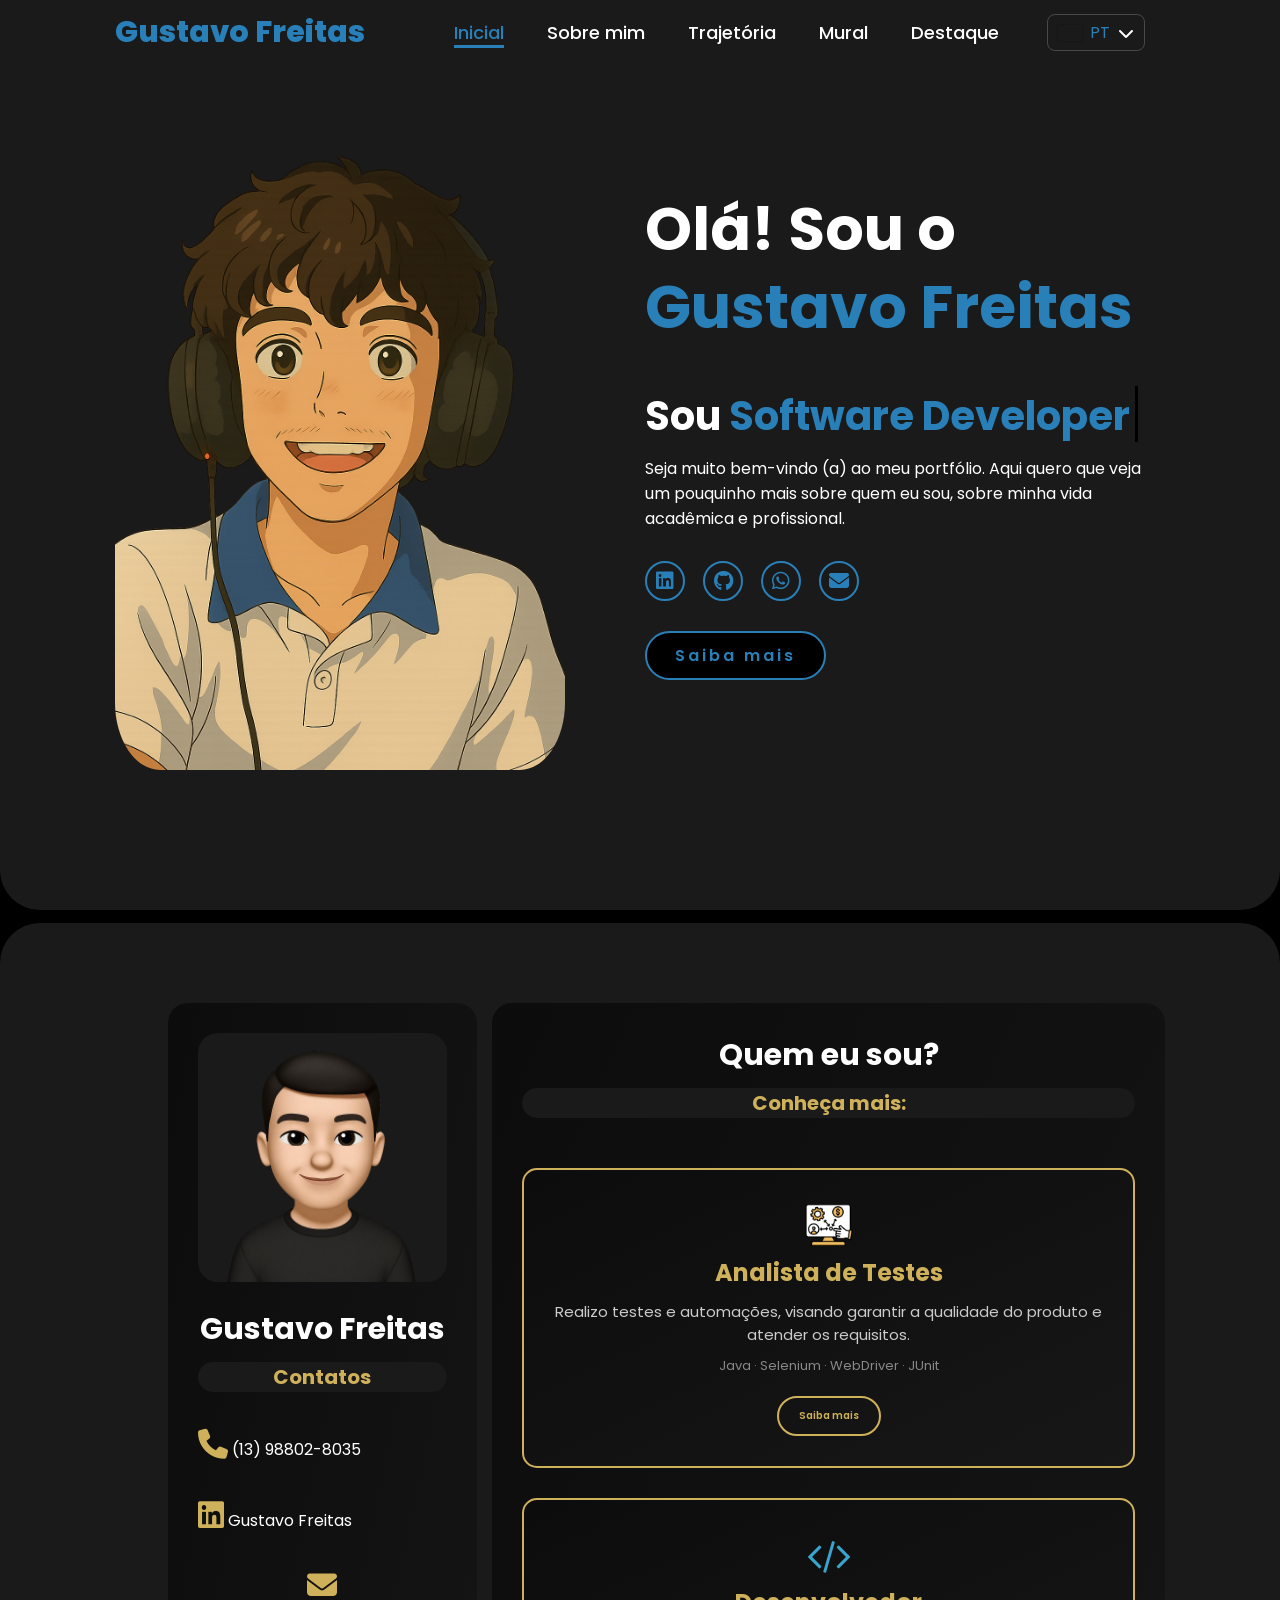
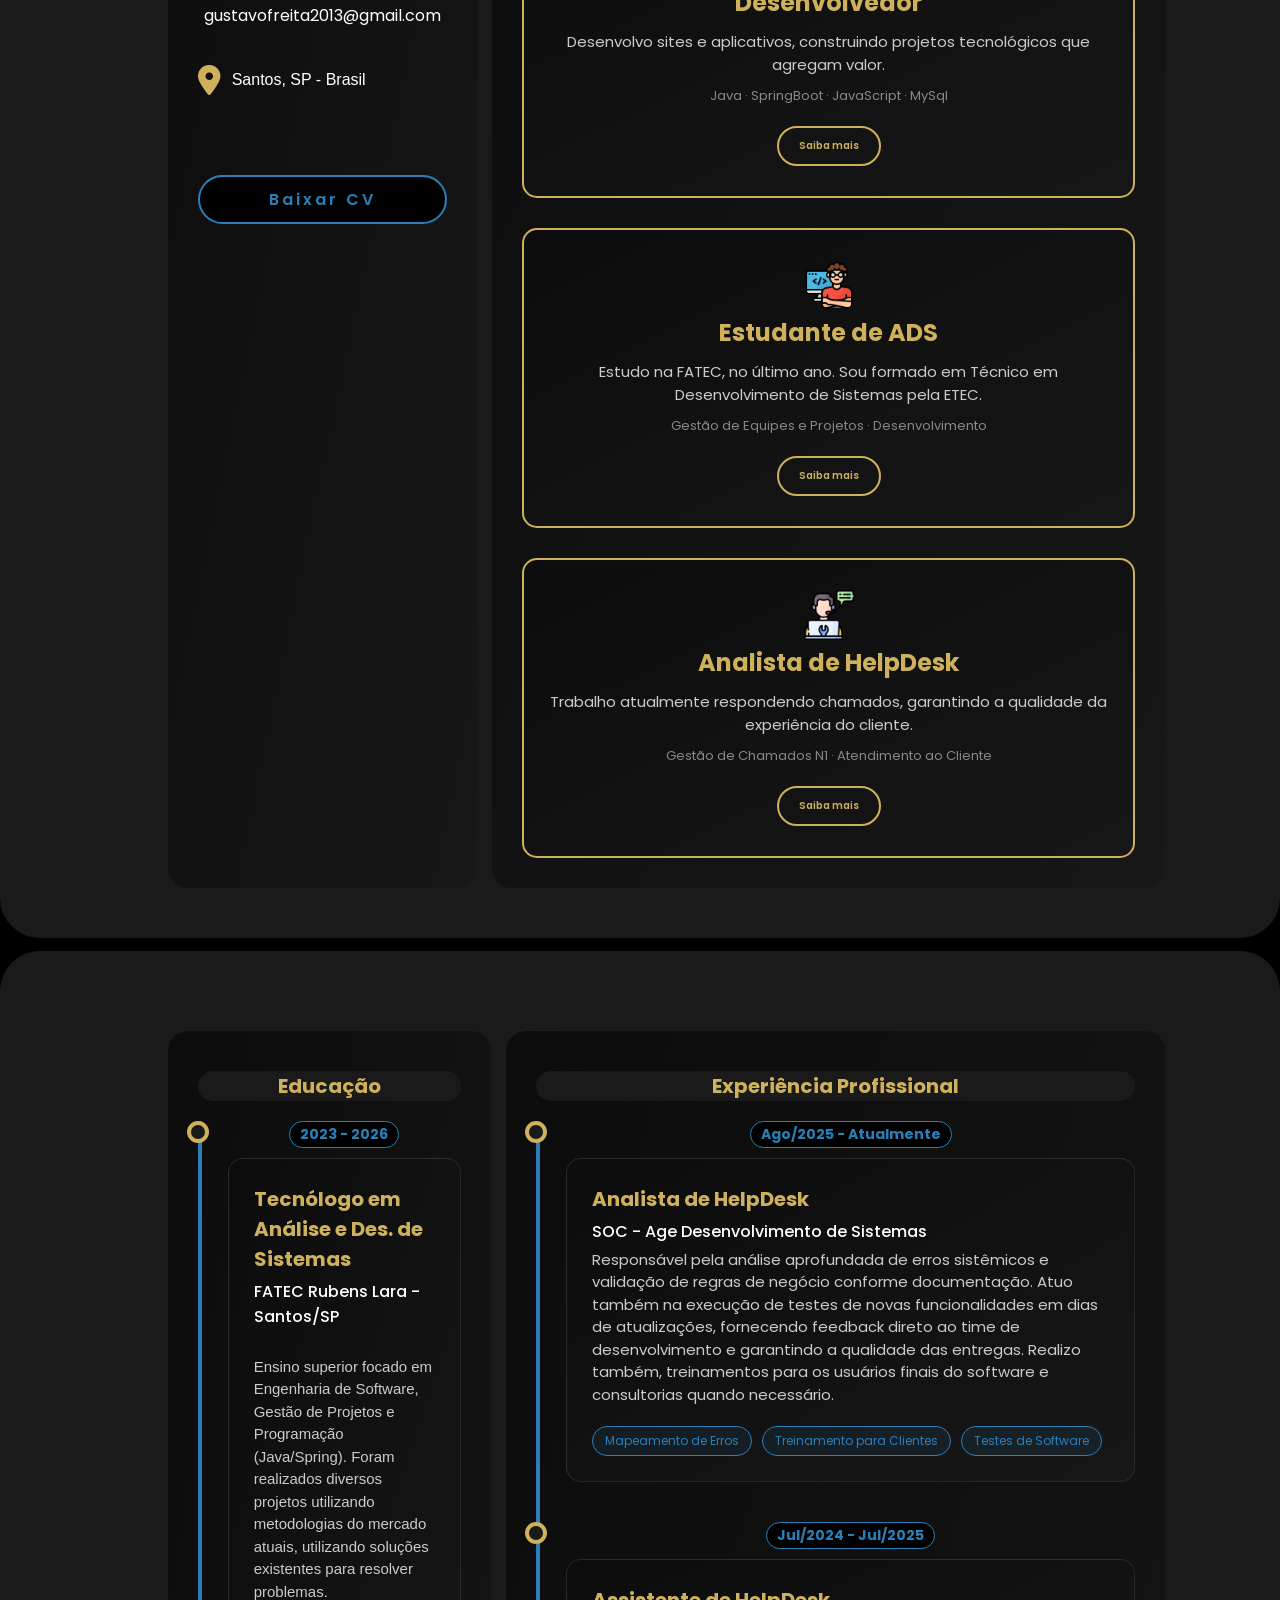
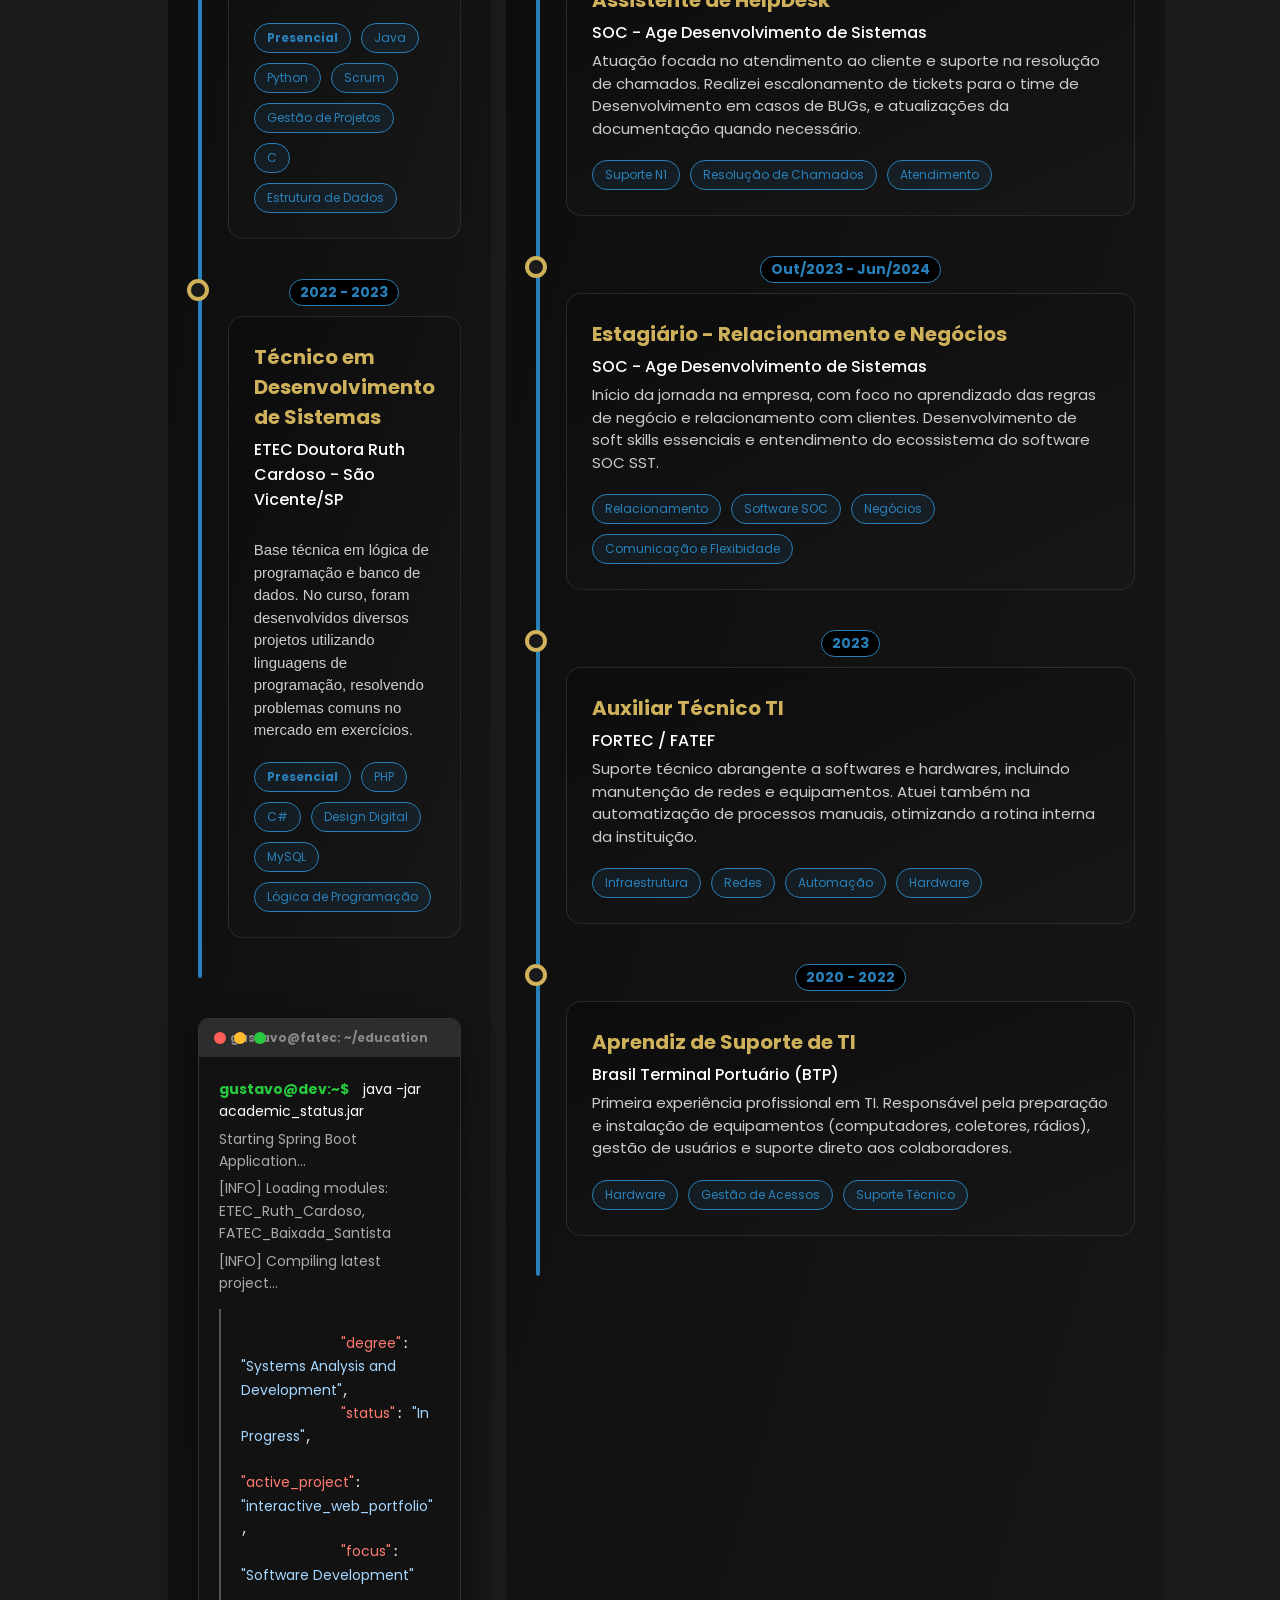
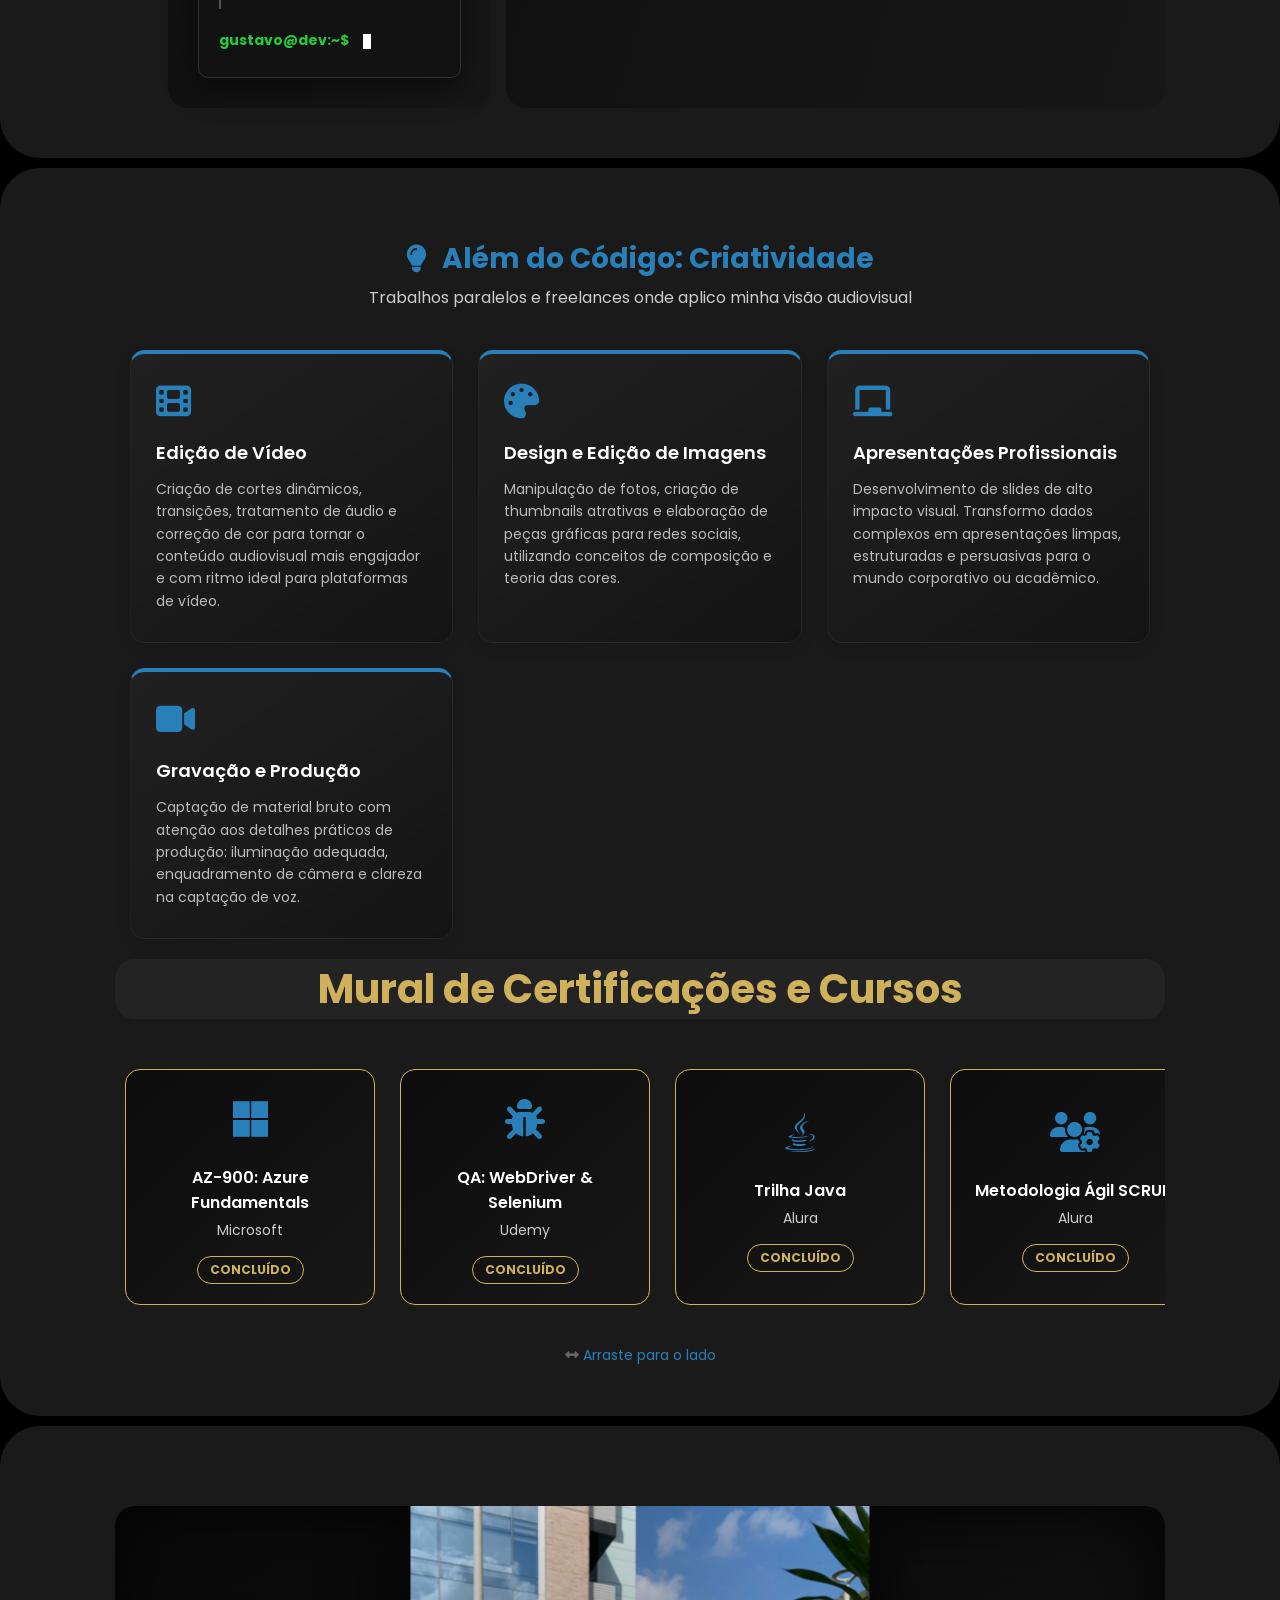
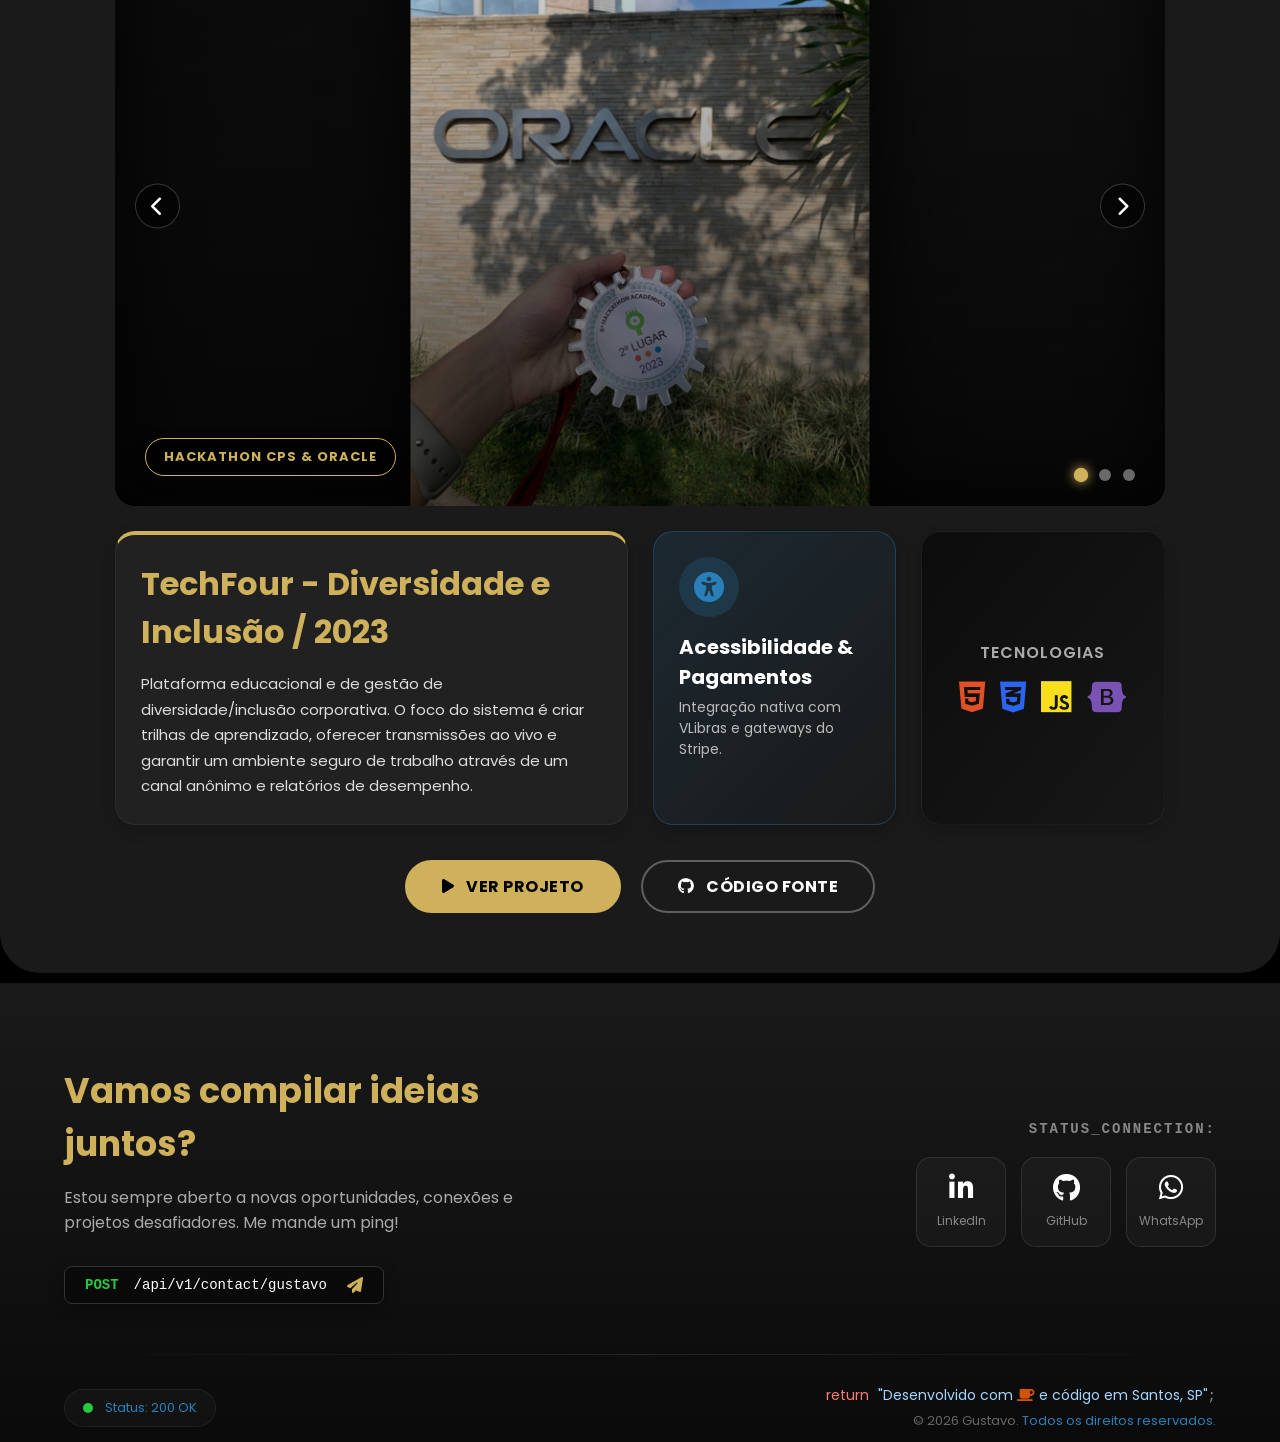
==== commit 58ad9ec8: "tradução completa, documentos add, videos" ====
--- a/Site do Gustavo/index.html
+++ b/Site do Gustavo/index.html
@@ -23,9 +23,8 @@
       <a href="#home" class="nav-link active" data-lang="menu_inicial">Inicial</a>
       <a href="#projects" class="nav-link" data-lang="menu_sobre">Sobre mim</a>
       <a href="#trajetoria" class="nav-link" data-lang="menu_trajetoria">Trajetória</a>
-      <a href="#certificacoes" class="nav-link" data-lang="menu_cursos">Cursos</a>
-      <a href="#experience" class="nav-link" data-lang="menu_xp">Experiência</a>
-      <a href="#contact" class="nav-link" data-lang="menu_contato">Contato</a>
+      <a href="#certificacoes" class="nav-link" data-lang="menu_cursos">Mural</a>
+      <a href="#destaque" class="nav-link" data-lang="menu_destaque">Destaque</a>
     </nav>
 
     <div class="language-selector">
@@ -159,8 +158,8 @@
         elementos e massa de dados, garantindo um código limpo e legível quanto o da própria aplicação.
       </p>
 
-      <h3 class="modal-section-title" data-lang="qa_sec_ferramentas">
-        <i class="fas fa-toolbox"></i> Ferramentas Principais
+      <h3 class="modal-section-title">
+        <i class="fas fa-toolbox"></i> <span data-lang="qa_sec_ferramentas">Ferramentas Principais</span>
       </h3>
 
       <div class="tech-stack-container">
@@ -189,14 +188,14 @@
         </div>
       </div>
 
-      <h3 class="modal-section-title" data-lang="qa_sec_competencias">
-        <i class="fas fa-laptop-code"></i> Competências Desenvolvidas
+      <h3 class="modal-section-title">
+        <i class="fas fa-laptop-code"></i> <span data-lang="qa_sec_competencias">Competências Desenvolvidas</span>
       </h3>
 
       <div class="concepts-container">
 
         <div class="concept-card">
-          <h4 data-lang="qa_comp_fw_title"><i class="fas fa-project-diagram"></i> Framework & Page Objects</h4>
+          <h4><i class="fas fa-project-diagram"></i> <span data-lang="qa_comp_fw_title">Framework & Page Objects</span></h4>
           <p data-lang="qa_comp_fw_desc">
             Criação de projetos do zero utilizando o padrão <strong>Page Object</strong> para organização.
             Desenvolvimento de uma <strong>DSL (Domain Specific Language)</strong> própria para tornar os testes mais
@@ -205,7 +204,7 @@
         </div>
 
         <div class="concept-card">
-          <h4 data-lang="qa_comp_sync_title"><i class="fas fa-sync"></i> Sincronismo & Elementos</h4>
+          <h4><i class="fas fa-sync"></i> <span data-lang="qa_comp_sync_title">Sincronismo & Elementos</span></h4>
           <p data-lang="qa_comp_sync_desc">
             Estratégias avançadas para localização de elementos (XPaths robustos) e interação com componentes complexos
             como <strong>Alerts, Frames e PopUps</strong>.
@@ -213,7 +212,7 @@
         </div>
 
         <div class="concept-card">
-          <h4 data-lang="qa_comp_grid_title"><i class="fas fa-cloud"></i> Execução Grid & Cloud</h4>
+          <h4><i class="fas fa-cloud"></i> <span data-lang="qa_comp_grid_title">Execução Grid & Cloud</span></h4>
           <p data-lang="qa_comp_grid_desc">
             Experiência na execução de testes em paralelo, sequencial ou remotamente utilizando <strong>Selenium
               GRID</strong> e serviços de nuvem (Saucelabs), cobrindo múltiplos browsers (Firefox, Chrome, IE).
@@ -221,7 +220,7 @@
         </div>
 
         <div class="concept-card">
-          <h4 data-lang="qa_comp_api_title"><i class="fas fa-server"></i> Testes de API & Exceptions</h4>
+          <h4><i class="fas fa-server"></i> <span data-lang="qa_comp_api_title">Testes de API & Exceptions</span></h4>
           <p data-lang="qa_comp_api_desc">
             Realização de testes de consumo de APIs, implementando tratamento rigoroso de erros com
             <strong>Exceptions</strong> personalizadas para garantir que a falha seja identificada e tratada
@@ -231,14 +230,14 @@
 
       </div>
 
-      <h3 class="modal-section-title" style="margin-top: 30px;" data-lang="qa_sec_tipos">
-        <i class="fas fa-vial"></i> Tipos de Testes Realizados
+      <h3 class="modal-section-title" style="margin-top: 30px;">
+        <i class="fas fa-vial"></i> <span data-lang="qa_sec_tipos">Tipos de Testes Realizados</span>
       </h3>
 
       <div class="concepts-container">
 
         <div class="concept-card">
-          <h4 data-lang="qa_type_regress_title"><i class="fas fa-history"></i> Testes de Regressão</h4>
+          <h4><i class="fas fa-history"></i> <span data-lang="qa_type_regress_title">Testes de Regressão</span></h4>
           <p data-lang="qa_type_regress_desc">
             Execução de baterias de testes automatizados para garantir que novas alterações no código (deploys) não
             quebraram funcionalidades que já estavam funcionando no sistema legado.
@@ -246,7 +245,7 @@
         </div>
 
         <div class="concept-card">
-          <h4 data-lang="qa_type_black_title"><i class="fas fa-box-open"></i> Testes de Caixa Preta</h4>
+          <h4><i class="fas fa-box-open"></i> <span data-lang="qa_type_black_title">Testes de Caixa Preta</span></h4>
           <p data-lang="qa_type_black_desc">
             Validação funcional focada nas entradas e saídas (Inputs/Outputs), testando a aplicação sob a perspectiva do
             usuário final, sem considerar a estrutura interna do código.
@@ -254,7 +253,7 @@
         </div>
 
         <div class="concept-card">
-          <h4 data-lang="qa_type_unit_title"><i class="fas fa-code"></i> Testes Unitários</h4>
+          <h4><i class="fas fa-code"></i> <span data-lang="qa_type_unit_title">Testes Unitários</span></h4>
           <p data-lang="qa_type_unit_desc">
             Utilização do framework <strong>JUnit</strong> para testar as menores unidades de código (métodos e classes)
             de forma isolada, garantindo a lógica de programação antes da integração.
@@ -262,7 +261,7 @@
         </div>
 
         <div class="concept-card">
-          <h4 data-lang="qa_type_func_title"><i class="fas fa-tasks"></i> Testes Funcionais</h4>
+          <h4><i class="fas fa-tasks"></i> <span data-lang="qa_type_func_title">Testes Funcionais</span></h4>
           <p data-lang="qa_type_func_desc">
             Verificação dos requisitos de negócio e histórias de usuário, simulando a interação real (cliques,
             preenchimentos e navegação) para assegurar que o software faz o que deve fazer.
@@ -283,13 +282,13 @@
       </h1>
 
       <p class="modal-intro" data-lang="modal_dev_desc">
-        Desenvolvimento Back-end com foco na linguagem <strong>Java</strong>. Domínio completo dos fundamentos da
+        Desenvolvimento Full-Stack com foco na linguagem <strong>Java</strong>. Conhecimento dos fundamentos da
         linguagem e do paradigma de <strong>Orientação a Objetos</strong>. Capacidade de criar aplicações que consomem
         APIs externas, manipulam estruturas de dados complexas e realizam tratamento robusto de exceções e arquivos.
       </p>
 
-      <h3 class="modal-section-title" data-lang="dev_sec_stack">
-        <i class="fas fa-layer-group"></i> Stack Tecnológica
+      <h3 class="modal-section-title">
+        <i class="fas fa-layer-group"></i> <span data-lang="dev_sec_stack">Stack Tecnológica</span>
       </h3>
 
       <div class="tech-stack-container">
@@ -318,14 +317,14 @@
         </div>
       </div>
 
-      <h3 class="modal-section-title" data-lang="dev_sec_competencias">
-        <i class="fas fa-code-branch"></i> Competências Desenvolvidas
+      <h3 class="modal-section-title">
+        <i class="fas fa-code-branch"></i> <span data-lang="dev_sec_competencias">Competências Desenvolvidas</span>
       </h3>
 
       <div class="concepts-container">
 
         <div class="concept-card">
-          <h4 data-lang="dev_comp_fund_title"><i class="fas fa-code"></i> Fundamentos & Lógica</h4>
+          <h4><i class="fas fa-code"></i> <span data-lang="dev_comp_fund_title">Fundamentos & Lógica</span></h4>
           <p data-lang="dev_comp_fund_desc">
             Domínio da sintaxe Java, incluindo controle de fluxo (if/else), laços de repetição (loops) e manipulação de
             variáveis, criando a base lógica para qualquer sistema back-end.
@@ -333,7 +332,7 @@
         </div>
 
         <div class="concept-card">
-          <h4 data-lang="dev_comp_oo_title"><i class="fas fa-sitemap"></i> Orientação a Objetos (OO)</h4>
+          <h4><i class="fas fa-sitemap"></i> <span data-lang="dev_comp_oo_title">Orientação a Objetos (OO)</span></h4>
           <p data-lang="dev_comp_oo_desc">
             Modelagem de sistemas reais utilizando <strong>Classes, Herança, Polimorfismo e Interfaces</strong>. Criação
             de códigos organizados, reutilizáveis e fáceis de manter.
@@ -341,7 +340,7 @@
         </div>
 
         <div class="concept-card">
-          <h4 data-lang="dev_comp_list_title"><i class="fas fa-list-ul"></i> Collections & Listas</h4>
+          <h4><i class="fas fa-list-ul"></i> <span data-lang="dev_comp_list_title">Collections & Listas</span></h4>
           <p data-lang="dev_comp_list_desc">
             Manipulação avançada de listas e coleções de dados (ArrayList, etc), permitindo gerenciar grandes volumes de
             informações e objetos dentro da aplicação.
@@ -349,7 +348,7 @@
         </div>
 
         <div class="concept-card">
-          <h4 data-lang="dev_comp_api_title"><i class="fas fa-shield-alt"></i> APIs, Arquivos & Exceções</h4>
+          <h4><i class="fas fa-shield-alt"></i> <span data-lang="dev_comp_api_title">APIs, Arquivos & Exceções</span></h4>
           <p data-lang="dev_comp_api_desc">
             Consumo de <strong>APIs externas</strong>, conversão de dados (Desserialização) de JSON para Objetos Java,
             gravação de arquivos e tratamento defensivo de erros (Try/Catch/Exceptions).
@@ -358,14 +357,14 @@
 
       </div>
 
-      <h3 class="modal-section-title" style="margin-top: 30px;" data-lang="dev_sec_projetos">
-        <i class="fas fa-laptop-code"></i> Projetos & Atuação
+      <h3 class="modal-section-title" style="margin-top: 30px;">
+        <i class="fas fa-laptop-code"></i> <span data-lang="dev_sec_projetos">Projetos & Atuação</span>
       </h3>
 
       <div class="concepts-container">
 
         <div class="concept-card">
-          <h4 data-lang="dev_proj_integ_title"><i class="fas fa-cloud-download-alt"></i> Integração de Sistemas</h4>
+          <h4><i class="fas fa-cloud-download-alt"></i> <span data-lang="dev_proj_integ_title">Integração de Sistemas</span></h4>
           <p data-lang="dev_proj_integ_desc">
             Desenvolvimento de aplicação capaz de conectar-se a serviços web, buscar informações remotas (via HTTP),
             tratar o retorno JSON e apresentar os dados formatados.
@@ -373,7 +372,7 @@
         </div>
 
         <div class="concept-card">
-          <h4 data-lang="dev_proj_file_title"><i class="fas fa-file-code"></i> Manipulação de Arquivos</h4>
+          <h4><i class="fas fa-file-code"></i> <span data-lang="dev_proj_file_title">Manipulação de Arquivos</span></h4>
           <p data-lang="dev_proj_file_desc">
             Implementação de funcionalidades para gerar e ler arquivos locais, permitindo a persistência de dados
             extraídos das APIs ou gerados pelo sistema.
@@ -381,7 +380,7 @@
         </div>
 
         <div class="concept-card">
-          <h4 data-lang="dev_proj_model_title"><i class="fas fa-project-diagram"></i> Modelagem de Domínio</h4>
+          <h4><i class="fas fa-project-diagram"></i> <span data-lang="dev_proj_model_title">Modelagem de Domínio</span></h4>
           <p data-lang="dev_proj_model_desc">
             Criação de classes que representam entidades do mundo real, aplicando regras de encapsulamento e
             relacionamento entre objetos para garantir a integridade do sistema.
@@ -389,7 +388,7 @@
         </div>
 
         <div class="concept-card">
-          <h4 data-lang="dev_proj_resil_title"><i class="fas fa-bug"></i> Código Resiliente</h4>
+          <h4><i class="fas fa-bug"></i> <span data-lang="dev_proj_resil_title">Código Resiliente</span></h4>
           <p data-lang="dev_proj_resil_desc">
             Aplicação preparada para lidar com falhas. Uso de tratamento de exceções para garantir que o sistema não
             pare de funcionar caso ocorra um erro inesperado (ex: API fora do ar).
@@ -432,8 +431,8 @@
         </div>
       </div>
 
-      <h3 class="modal-section-title" data-lang="stu_sec_pilares">
-        <i class="fas fa-book-reader"></i> Pilares da Formação
+      <h3 class="modal-section-title">
+        <i class="fas fa-book-reader"></i> <span data-lang="stu_sec_pilares">Pilares da Formação</span>
       </h3>
 
       <div class="tech-stack-container">
@@ -462,15 +461,14 @@
         </div>
       </div>
 
-      <h3 class="modal-section-title" data-lang="stu_sec_grade">
-        <i class="fas fa-graduation-cap"></i> Competências da Grade Curricular
+      <h3 class="modal-section-title">
+        <i class="fas fa-graduation-cap"></i> <span data-lang="stu_sec_grade">Competências da Grade Curricular</span>
       </h3>
 
       <div class="concepts-container">
 
         <div class="concept-card">
-          <h4 data-lang="stu_grade_eng_title"><i class="fas fa-project-diagram"></i> Engenharia de Software (I, II, III)
-          </h4>
+          <h4><i class="fas fa-project-diagram"></i> <span data-lang="stu_grade_eng_title">Engenharia de Software (I, II, III)</span></h4>
           <p data-lang="stu_grade_eng_desc">
             Ciclo completo de desenvolvimento: levantamento de requisitos, modelagem de sistemas (UML), documentação
             técnica, padrões de projeto e metodologias ágeis (Scrum/Kanban).
@@ -478,15 +476,15 @@
         </div>
 
         <div class="concept-card">
-          <h4 data-lang="stu_grade_prog_title"><i class="fas fa-laptop-code"></i> Programação & Estrutura de Dados</h4>
+          <h4><i class="fas fa-laptop-code"></i> <span data-lang="stu_grade_prog_title">Programação & Estrutura de Dados</span></h4>
           <p data-lang="stu_grade_prog_desc">
-            Domínio de Algoritmos, Estrutura de Dados (Listas, Pilhas, Árvores) e Paradigma Orientado a Objetos.
+            Conhecimento em Algoritmos, Estrutura de Dados (Listas, Pilhas) e Paradigma Orientado a Objetos.
             Conhecimento específico em <strong>Programação para Mainframe</strong> e Web.
           </p>
         </div>
 
         <div class="concept-card">
-          <h4 data-lang="stu_grade_db_title"><i class="fas fa-database"></i> Banco de Dados & Big Data</h4>
+          <h4><i class="fas fa-database"></i> <span data-lang="stu_grade_db_title">Banco de Dados & Big Data</span></h4>
           <p data-lang="stu_grade_db_desc">
             Modelagem conceitual e lógica, linguagem SQL avançada e administração de bancos de dados. Integração com
             conceitos de Inteligência Artificial e Ciência de Dados.
@@ -494,7 +492,7 @@
         </div>
 
         <div class="concept-card">
-          <h4 data-lang="stu_grade_infra_title"><i class="fas fa-shield-alt"></i> Infraestrutura & Segurança</h4>
+          <h4><i class="fas fa-shield-alt"></i> <span data-lang="stu_grade_infra_title">Infraestrutura & Segurança</span></h4>
           <p data-lang="stu_grade_infra_desc">
             Conhecimentos sólidos em Sistemas Operacionais, Redes de Computadores e <strong>Segurança da
               Informação</strong>, garantindo a integridade e disponibilidade dos sistemas.
@@ -502,7 +500,7 @@
         </div>
 
         <div class="concept-card">
-          <h4 data-lang="stu_grade_mgmt_title"><i class="fas fa-briefcase"></i> Gestão de TI & Equipes</h4>
+          <h4><i class="fas fa-briefcase"></i> <span data-lang="stu_grade_mgmt_title">Gestão de TI & Equipes</span></h4>
           <p data-lang="stu_grade_mgmt_desc">
             Formação em Gestão de Projetos, Gestão de Equipes, Governança de TI e Empreendedorismo. Preparo para liderar
             times técnicos e alinhar tecnologia aos objetivos de negócio.
@@ -510,7 +508,7 @@
         </div>
 
         <div class="concept-card">
-          <h4 data-lang="stu_grade_eng_title_lang"><i class="fas fa-language"></i> Inglês Técnico (I ao VI)</h4>
+          <h4><i class="fas fa-language"></i> <span data-lang="stu_grade_eng_title_lang">Inglês Técnico (I ao VI)</span></h4>
           <p data-lang="stu_grade_eng_desc_lang">
             Seis ciclos de formação em língua inglesa focada em tecnologia, permitindo a leitura fluente de
             documentações técnicas, manuais e comunicação em ambiente globalizado.
@@ -533,11 +531,13 @@
       <p class="modal-intro" data-lang="modal_hd_desc">
         Atuação analítica no suporte técnico, indo além do atendimento. Responsável pela <strong>análise de erros
           sistêmicos</strong>, validação de regras de negócio conforme documentação e execução de testes em novas
-        funcionalidades, fornecendo feedback qualificado diretamente ao time de desenvolvimento.
+        funcionalidades, fornecendo feedback qualificado diretamente ao time de desenvolvimento em atualizações quando
+        necessário. Grande atuação em problemas referentes ao relacionamento com o cliente. Realização de
+        treinamentos/apresentações de módulos para os clientes.
       </p>
 
-      <h3 class="modal-section-title" data-lang="hd_sec_tools">
-        <i class="fas fa-tools"></i> Ferramentas & Processos
+      <h3 class="modal-section-title">
+        <i class="fas fa-tools"></i> <span data-lang="hd_sec_tools">Ferramentas & Processos</span>
       </h3>
 
       <div class="tech-stack-container">
@@ -566,14 +566,14 @@
         </div>
       </div>
 
-      <h3 class="modal-section-title" data-lang="hd_sec_comp">
-        <i class="fas fa-headset"></i> Competências Desenvolvidas
+      <h3 class="modal-section-title">
+        <i class="fas fa-headset"></i> <span data-lang="hd_sec_comp">Competências Desenvolvidas</span>
       </h3>
 
       <div class="concepts-container">
 
         <div class="concept-card">
-          <h4 data-lang="hd_comp_analise_title"><i class="fas fa-search"></i> Análise de Erros & Regras</h4>
+          <h4><i class="fas fa-search"></i> <span data-lang="hd_comp_analise_title">Análise de Erros & Regras</span></h4>
           <p data-lang="hd_comp_analise_desc">
             Investigação aprofundada de incidentes, validando se o comportamento do sistema está de acordo com a
             <strong>documentação técnica</strong> e as regras de negócio estabelecidas.
@@ -581,7 +581,7 @@
         </div>
 
         <div class="concept-card">
-          <h4 data-lang="hd_comp_testes_title"><i class="fas fa-tasks"></i> Testes de Novas Funcionalidades</h4>
+          <h4><i class="fas fa-tasks"></i> <span data-lang="hd_comp_testes_title">Testes de Novas Funcionalidades</span></h4>
           <p data-lang="hd_comp_testes_desc">
             Atuação ativa na validação de entregas (releases), testando novas features em ambiente de
             homologação/produção e fornecendo feedback técnico detalhado para a equipe de desenvolvimento.
@@ -589,7 +589,7 @@
         </div>
 
         <div class="concept-card">
-          <h4 data-lang="hd_comp_triagem_title"><i class="fas fa-filter"></i> Triagem & Escalonamento</h4>
+          <h4><i class="fas fa-filter"></i> <span data-lang="hd_comp_triagem_title">Triagem & Escalonamento</span></h4>
           <p data-lang="hd_comp_triagem_desc">
             Filtro técnico dos chamados: realizo a análise prévia e testes de reprodução. O chamado só é escalonado para
             o time de correção (Dev) com evidências claras, poupando tempo da engenharia.
@@ -597,7 +597,7 @@
         </div>
 
         <div class="concept-card">
-          <h4 data-lang="hd_comp_melhoria_title"><i class="fas fa-lightbulb"></i> Sugestão de Melhorias</h4>
+          <h4><i class="fas fa-lightbulb"></i> <span data-lang="hd_comp_melhoria_title">Sugestão de Melhorias</span></h4>
           <p data-lang="hd_comp_melhoria_desc">
             Identificação de gargalos e dores recorrentes dos usuários, transformando essas informações em sugestões de
             melhorias sistêmicas (Features Requests) para a equipe de produto.
@@ -661,6 +661,38 @@
         </div>
 
       </div>
+
+      <div class="academic-terminal">
+        <div class="terminal-header">
+          <div class="term-buttons">
+            <span class="term-btn close"></span>
+            <span class="term-btn min"></span>
+            <span class="term-btn max"></span>
+          </div>
+          <div class="term-title">gustavo@fatec: ~/education</div>
+        </div>
+        <div class="terminal-body">
+          <div class="term-line">
+            <span class="term-prompt">gustavo@dev:~$</span>
+            <span class="term-command">java -jar academic_status.jar</span>
+          </div>
+          <div class="term-line output">Starting Spring Boot Application...</div>
+          <div class="term-line output">[INFO] Loading modules: ETEC_Ruth_Cardoso, FATEC_Baixada_Santista</div>
+          <div class="term-line output">[INFO] Compiling latest project...</div>
+
+          <div class="term-line json">
+            <span class="json-key">"degree"</span>: <span class="json-string">"Systems Analysis and Development"</span>,
+            <span class="json-key">"status"</span>: <span class="json-string">"In Progress"</span>,
+            <span class="json-key">"active_project"</span>: <span
+              class="json-string">"interactive_web_portfolio"</span>,
+            <span class="json-key">"focus"</span>: <span class="json-string">"Software Development"</span>
+          </div>
+
+          <div class="term-line mt-2">
+            <span class="term-prompt">gustavo@dev:~$</span> <span class="term-cursor"></span>
+          </div>
+        </div>
+      </div>
     </div>
 
     <div class="projects-side-bar-right coluna-maior" id="trajetoria-maior">
@@ -767,6 +799,46 @@
   </section>
 
   <section class="certifications" id="certificacoes">
+
+    <div class="techfour-showcase">
+      <div class="tf-header">
+        <h3><i class="fas fa-lightbulb"></i> <span data-lang="free_titulo">Além do Código: Criatividade</span></h3>
+        <p data-lang="free_subtitulo">Trabalhos paralelos e freelances onde aplico minha visão audiovisual</p>
+      </div>
+
+      <div class="tf-cards-grid">
+        <div class="tf-card">
+          <i class="fas fa-film"></i>
+          <h4 data-lang="free_card1_titulo">Edição de Vídeo</h4>
+          <p data-lang="free_card1_desc">Criação de cortes dinâmicos, transições, tratamento de áudio e correção de cor
+            para tornar o conteúdo audiovisual mais engajador e com ritmo ideal para plataformas de vídeo.</p>
+        </div>
+
+        <div class="tf-card">
+          <i class="fas fa-palette"></i>
+          <h4 data-lang="free_card2_titulo">Design e Edição de Imagens</h4>
+          <p data-lang="free_card2_desc">Manipulação de fotos, criação de thumbnails atrativas e elaboração de peças
+            gráficas para redes sociais, utilizando conceitos de composição e teoria das cores.</p>
+        </div>
+
+        <div class="tf-card">
+          <i class="fas fa-chalkboard"></i>
+          <h4 data-lang="free_card3_titulo">Apresentações Profissionais</h4>
+          <p data-lang="free_card3_desc">Desenvolvimento de slides de alto impacto visual. Transformo dados complexos em
+            apresentações limpas, estruturadas e persuasivas para o mundo corporativo ou acadêmico.</p>
+        </div>
+
+        <div class="tf-card">
+          <i class="fas fa-video"></i>
+          <h4 data-lang="free_card4_titulo">Gravação e Produção</h4>
+          <p data-lang="free_card4_desc">Captação de material bruto com atenção aos detalhes práticos de produção:
+            iluminação adequada, enquadramento de câmera e clareza na captação de voz.</p>
+        </div>
+      </div>
+    </div>
+
+
+
     <h2 class="section-title" data-lang="titulo_certificacoes_completo">Mural de Certificações e Cursos</h2>
     <div class="carousel-container">
 
@@ -823,6 +895,7 @@
 
     <p class="swipe-hint"><i class="fas fa-arrows-alt-h"></i> <span data-lang="arraste_lado">Arraste para o lado</span>
     </p>
+
   </section>
 
   <section class="bento-section" id="destaque">
@@ -843,7 +916,7 @@
               <img src="img/WhatsApp Image 2026-02-19 at 18.14.08 (1).jpeg" alt="Equipe na Oracle">
             </div>
 
-            
+
             <div class="slide">
               <div class="slide-blur-bg" style="background-image: url('foto-medalha.jpeg');"></div>
               <img src="img/WhatsApp Image 2026-02-19 at 18.14.08(1).jpeg" alt="Medalha Oracle">
@@ -867,10 +940,11 @@
       </div>
 
       <div class="bento-item bento-text-main">
-        <h3 data-lang="bento_proj_title">Tech Four - Diversidade e Inclusão</h3>
+        <h3 data-lang="bento_proj_title">TechFour - Diversidade e Inclusão / 2023</h3>
         <p data-lang="bento_proj_desc">
-          Plataforma educacional e de denúncias corporativas. O foco do sistema é criar trilhas de aprendizado, oferecer
-          transmissões ao vivo e garantir um ambiente seguro de trabalho através de denúncias anônimas e relatórios de
+          Plataforma educacional e de gestão de diversidade/inclusão corporativa. O foco do sistema é criar trilhas de
+          aprendizado, oferecer
+          transmissões ao vivo e garantir um ambiente seguro de trabalho através de um canal anônimo e relatórios de
           desempenho.
         </p>
       </div>
@@ -894,19 +968,175 @@
       </div>
 
       <div class="bento-item bento-actions">
-        <a href="#" class="bento-btn primary" data-lang="bento_btn_ver"><i class="fas fa-play"></i> Ver Projeto</a>
-        <a href="#" class="bento-btn secondary" data-lang="bento_btn_repo"><i class="fab fa-github"></i> Código
-          Fonte</a>
+        <a href="#" class="bento-btn primary open-modal" data-modal-target="#modal-projeto">
+          <i class="fas fa-play"></i> <span data-lang="bento_btn_ver">Ver Projeto</span>
+        </a>
+        <a href="https://github.com/GustavoFreitas2806/Hackathnon---Oracle-CPS---TechFour-.git" target="_blank" class="bento-btn secondary">
+          <i class="fab fa-github"></i> <span data-lang="bento_btn_repo">Código Fonte</span>
+        </a>
+      </div>
+
+      <div id="modal-projeto" class="modal-overlay">
+        <div class="modal-content">
+          <span class="close-modal">&times;</span>
+
+          <h1 class="modal-header-styled" data-lang="modal_proj_titulo">
+            Galeria do Projeto: Tech Four
+          </h1>
+
+          <p class="modal-intro" data-lang="modal_proj_desc">
+            Confira algumas telas reais e os detalhes da interface desenvolvida para a plataforma de diversidade e
+            inclusão.
+          </p>
+
+          <div class="modal-gallery project-gallery">
+            <img src="img/13.png" alt="Dashboard do Tech Four">
+            <img src="img/14.png" alt="Trilhas de Aprendizado">
+            <img src="img/15.png" alt="Canal de Comunicação">
+            <img src="img/16.png" alt="Home">
+          </div>
+
+          <h3 class="modal-section-title" style="margin-top: 40px;">
+            <i class="fas fa-file-download"></i> <span data-lang="proj_sec_docs">Materiais do Projeto</span>
+          </h3>
+
+          <div class="tech-stack-container">
+            <a href="Documentos/Doc_Tecnica.pdf" download="Doc_Tecnica.pdf" class="tech-card"
+              style="text-decoration: none; color: inherit; cursor: pointer;">
+              <i class="fas fa-file-pdf" style="color: #e74c3c !important;"></i>
+              <div class="tech-info">
+                <strong data-lang="proj_doc_tec">Doc. Técnico</strong>
+                <span data-lang="proj_doc_tec_sub">PDF - Requisitos</span>
+              </div>
+            </a>
+
+            <a href="Documentos/apostila.pdf" download="apostila.pdf" class="tech-card"
+              style="text-decoration: none; color: inherit; cursor: pointer;">
+              <i class="fas fa-book" style="color: #3498db !important;"></i>
+              <div class="tech-info">
+                <strong data-lang="proj_doc_apo">Apostila</strong>
+                <span data-lang="proj_doc_apo_sub">PDF - Diversidade</span>
+              </div>
+            </a>
+
+            <a href="Documentos/Diversidade e inclusão.png" download="Diversidade e inclusão.png" class="tech-card"
+              style="text-decoration: none; color: inherit; cursor: pointer;">
+              <i class="fas fa-image" style="color: #2ecc71 !important;"></i>
+              <div class="tech-info">
+                <strong data-lang="proj_doc_pan">Panfleto</strong>
+                <span data-lang="proj_doc_pan_sub">PNG - Informativo</span>
+              </div>
+            </a>
+          </div>
+
+          <h3 class="modal-section-title" style="margin-top: 30px;">
+            <i class="fas fa-handshake"></i> <span data-lang="proj_sec_apoio">Apoiadores do Projeto Acadêmico</span>
+          </h3>
+
+          <div class="concepts-container">
+            <div class="concept-card">
+              <h4><i class="fab fa-microsoft" style="color: #00a4ef !important;"></i> <span data-lang="proj_apoio_ms_title">Microsoft Brasil</span></h4>
+              <p data-lang="proj_apoio_ms_desc" style="margin-bottom: 20px;">
+                Projeto apoiado por <strong>Danni Mnitentag</strong>, Vice-Presidente da área de Parceiros e Canais da
+                Microsoft Brasil no momento da realização do projeto <b>acadêmico</b>, convidado para debater a
+                relevância da diversidade socialmente e no ambiente corporativo.
+              </p>
+
+              <div class="video-responsive">
+                <iframe src="https://www.youtube.com/embed/52jwtCk16AY" title="Apoio Microsoft - Danni Mnitentag"
+                  frameborder="0"
+                  allow="accelerometer; autoplay; clipboard-write; encrypted-media; gyroscope; picture-in-picture"
+                  allowfullscreen></iframe>
+              </div>
+            </div>
+
+            <div class="concept-card">
+              <h4><i class="fas fa-leaf" style="color: #4CAF50 !important;"></i> <span data-lang="proj_apoio_suz_title">Suzano</span></h4>
+              <p data-lang="proj_apoio_suz_desc" style="margin-bottom: 20px;">
+                Projeto apoiado por <strong>Heloisa Amurov</strong>, Líder de Diversidade e Inclusão na Suzano no
+                momento da realização do projeto <b>acadêmico</b>, convidada pela equipe para compartilhar insights
+                sobre a importância da pauta de diversidade no mundo corporativo atual.
+              </p>
+
+              <div class="video-responsive">
+                <iframe src="https://www.youtube.com/embed/EQU-YNgG27w" title="Apoio Suzano - Heloisa Amurov"
+                  frameborder="0"
+                  allow="accelerometer; autoplay; clipboard-write; encrypted-media; gyroscope; picture-in-picture"
+                  allowfullscreen></iframe>
+              </div>
+            </div>
+          </div>
+
+        </div>
       </div>
 
     </div>
   </section>
 
-  <section id="contact">
-    <h2 data-lang="titulo_contato_placeholder">Contact</h2>
-    <p data-lang="desc_contato_placeholder">Conteúdo da seção de contato.</p>
-  </section>
-
+
+  <footer class="tech-footer" id="contato">
+    <div class="footer-container">
+
+      <div class="footer-top">
+        <div class="footer-brand">
+          <h2 data-lang="footer_titulo">Vamos compilar ideias juntos?</h2>
+          <p data-lang="footer_desc">Estou sempre aberto a novas oportunidades, conexões e projetos desafiadores. Me
+            mande um ping!</p>
+
+          <a href="mailto:gustavofreita2013@gmail.com?subject=Olá! Gostaria de entrar em contato com você :)" class="api-email-btn">
+            <span class="method">POST</span>
+            <span class="endpoint">/api/v1/contact/gustavo</span>
+            <i class="fas fa-paper-plane"></i>
+          </a>
+        </div>
+
+        <div class="footer-social">
+          <h4 data-lang="footer_redes">Status_Connection:</h4>
+          <div class="social-grid">
+            <a href="https://www.linkedin.com/in/gustavo-freitas-8109bb201" target="_blank" class="social-box">
+              <i class="fab fa-linkedin-in"></i>
+              <span>LinkedIn</span>
+            </a>
+            <a href="https://github.com/GustavoFreitas2806" target="_blank" class="social-box">
+              <i class="fab fa-github"></i>
+              <span>GitHub</span>
+            </a>
+            <a href="https://wa.me/5513988028035" target="_blank" class="social-box">
+              <i class="fab fa-whatsapp"></i>
+              <span>WhatsApp</span>
+            </a>
+          </div>
+        </div>
+      </div>
+
+      <div class="footer-divider"></div>
+
+      <div class="footer-bottom">
+
+        <div class="server-status" title="Server Monitoring">
+          <div class="pulse-dot"></div>
+          <span data-lang="footer_status">Status: 200 OK</span>
+        </div>
+
+        <div class="footer-info-right">
+          <div class="footer-code">
+            <code><span class="code-keyword">return</span> <span class="code-string">"Desenvolvido com <i class='fas fa-coffee'></i> e código em Santos, SP"</span>;</code>
+          </div>
+          <div class="footer-copy">
+            &copy; 2026 Gustavo. <span data-lang="footer_direitos">Todos os direitos reservados.</span>
+          </div>
+        </div>
+
+      </div>
+
+    </div>
+  </footer>
+
+  <div id="lightbox" class="lightbox-overlay">
+    <span class="lightbox-close">&times;</span>
+    <img class="lightbox-img" src="" alt="Imagem em Tela Cheia">
+  </div>
+  
   <script src="javascript.js"></script>
 </body>
 
--- a/Site do Gustavo/style.css
+++ b/Site do Gustavo/style.css
@@ -692,32 +692,30 @@
 
 /* --- TRAJETÓRIA (TIMELINE) - LADO A LADO --- */
 
-/* Configuração do container pai para alinhamento horizontal */
+/* --- TRAJETÓRIA (TIMELINE) - LADO A LADO --- */
+
+/* Agora herda o alinhamento idêntico ao "Sobre Mim" */
 #trajetoria {
     display: flex;
     justify-content: center; 
-    align-items: stretch; /* Garante alturas iguais */
-    gap: 2rem;
-    flex-wrap: wrap; 
+    align-items: stretch;
 }
 
 /* COLUNA ESQUERDA (EDUCAÇÃO) - Menor */
 #trajetoria #trajetoria-menor {
-    width: 32%; /* Largura calculada para caber */
-    margin: 0;
-    padding: 30px; 
     display: flex;
     flex-direction: column;
+    /* Removido o width fixo. Agora herda automaticamente os 40% da coluna de cima */
 }
 
 /* COLUNA DIREITA (PROFISSIONAL) - Maior */
 #trajetoria #trajetoria-maior {
-    width: 62%; /* Largura calculada para caber */
-    margin: 0;
-    padding: 30px 30px 30px 40px;
     display: flex;
     flex-direction: column;
-}
+    /* Removido o width fixo. Agora herda automaticamente os 90% da coluna de cima */
+}
+
+
 
 /* Container da Linha do Tempo */
 .timeline {
@@ -841,7 +839,7 @@
 .certifications {
     text-align: center;
     background-color: var(--cor-background);
-    padding: 8rem 9% 5rem;
+    padding: 1rem 9% 5rem;
     border-radius: 40px; 
     margin: 1rem 0rem;
 }
@@ -855,11 +853,20 @@
 }
 
 /* Container do Scroll Horizontal */
+/* Container Principal (Desktop: Carrossel Horizontal) */
 .carousel-container {
     display: flex;
-    overflow-x: auto;
-    gap: 2rem;
-    padding: 2rem 5%;
+    flex-wrap: nowrap; 
+    overflow-x: auto;  
+    justify-content: flex-start; 
+    gap: 2.5rem;
+    padding: 2rem 10px; 
+    
+    /* A MÁGICA ESTÁ AQUI: Substituímos o 1200px por 100% */
+    width: 100%;
+    max-width: 100%; /* Agora ele cresce até o limite máximo da tela */
+    
+    margin: 0 auto;
     scroll-snap-type: x mandatory;
     scroll-behavior: smooth;
     -webkit-overflow-scrolling: touch;
@@ -1304,6 +1311,303 @@
     transform: scale(1.2);
 }
 
+/* --- CASE DE SUCESSO: TECH FOUR (CARDS) --- */
+
+.techfour-showcase {
+    width: 100%;
+    max-width: 1200px;
+    margin: 6rem auto 2rem;
+    text-align: center;
+}
+
+.tf-header h3 {
+    font-size: 2.8rem;
+    color: var(--cor-fonte-dourado);
+    margin-bottom: 0.5rem;
+    display: flex;
+    justify-content: center;
+    align-items: center;
+    gap: 15px;
+}
+
+.tf-header h3 i {
+    color: var(--cor-fonte);
+}
+
+.tf-header p {
+    font-size: 1.6rem;
+    color: #ccc;
+    margin-bottom: 4rem;
+}
+
+.tf-cards-grid {
+    display: grid;
+    /* Cria quantas colunas couberem, com no mínimo 250px cada */
+    grid-template-columns: repeat(auto-fit, minmax(250px, 1fr));
+    gap: 2.5rem;
+    padding: 0 15px;
+}
+
+.tf-card {
+    background: linear-gradient(145deg, rgba(255,255,255,0.03) 0%, rgba(0,0,0,0.2) 100%);
+    border: 1px solid rgba(255,255,255,0.05);
+    /* Borda superior de destaque (Azul padrão) */
+    border-top: 4px solid var(--cor-fonte);
+    border-radius: 15px;
+    padding: 3rem 2.5rem;
+    text-align: left;
+    transition: transform 0.3s ease, box-shadow 0.3s ease, border-color 0.3s ease;
+    box-shadow: 0 5px 15px rgba(0,0,0,0.1);
+}
+
+.tf-card:hover {
+    transform: translateY(-8px);
+    box-shadow: 0 15px 30px rgba(41, 128, 185, 0.2);
+    /* Ao passar o mouse, a borda vira dourada */
+    border-top-color: var(--cor-fonte-dourado);
+}
+
+.tf-card i {
+    font-size: 3.5rem;
+    color: var(--cor-fonte);
+    margin-bottom: 2rem;
+    transition: color 0.3s ease;
+}
+
+.tf-card:hover i {
+    color: var(--cor-fonte-dourado);
+}
+
+.tf-card h4 {
+    font-size: 1.8rem;
+    color: white;
+    margin-bottom: 1.2rem;
+    font-weight: 600;
+}
+
+.tf-card p {
+    font-size: 1.4rem;
+    color: #bbb;
+    line-height: 1.6;
+}
+
+/* --- TERMINAL ACADÊMICO (CRIATIVO) --- */
+.academic-terminal {
+    background-color: #121212;
+    border-radius: 10px;
+    border: 1px solid #333;
+    box-shadow: 0 10px 30px rgba(0, 0, 0, 0.5);
+    margin-top: 4rem;
+    overflow: hidden;
+    font-family: 'Courier New', Courier, monospace; /* Fonte de código */
+    text-align: left;
+    transition: transform 0.3s ease;
+}
+
+.academic-terminal:hover {
+    transform: translateY(-5px);
+    box-shadow: 0 15px 40px rgba(41, 128, 185, 0.3); /* Brilho azul tecnológico */
+}
+
+.terminal-header {
+    background-color: #2d2d2d;
+    padding: 1rem;
+    display: flex;
+    align-items: center;
+    border-bottom: 1px solid #111;
+    position: relative;
+}
+
+.term-buttons {
+    display: flex;
+    gap: 8px;
+    position: absolute;
+    left: 15px;
+}
+
+.term-btn {
+    width: 12px;
+    height: 12px;
+    border-radius: 50%;
+}
+
+.term-btn.close { background-color: #ff5f56; }
+.term-btn.min { background-color: #ffbd2e; }
+.term-btn.max { background-color: #27c93f; }
+
+.term-title {
+    width: 100%;
+    text-align: center;
+    color: #888;
+    font-size: 1.2rem;
+    font-weight: bold;
+}
+
+.terminal-body {
+    padding: 2rem;
+    color: #e0e0e0;
+    font-size: 1.4rem;
+    line-height: 1.6;
+}
+
+.term-line {
+    margin-bottom: 0.5rem;
+}
+
+.term-line.mt-2 {
+    margin-top: 2rem;
+}
+
+.term-prompt {
+    color: #27c93f; /* Verde clássico de terminal */
+    font-weight: bold;
+    margin-right: 10px;
+}
+
+.term-command {
+    color: white;
+}
+
+.term-line.output {
+    color: #aaa;
+}
+
+/* Estilização do bloco JSON falso */
+.term-line.json {
+    margin-top: 1.5rem;
+    padding-left: 2rem;
+    border-left: 2px solid #555;
+    font-family: monospace;
+    white-space: pre-wrap; /* MÁGICA: Permite quebrar a linha no celular */
+    word-break: break-word; /* Força palavras muito longas a quebrarem se necessário */
+}
+
+.json-key { color: #ff7b72; } /* Cor para chaves JSON */
+.json-string { color: #a5d6ff; } /* Cor para valores JSON */
+
+/* Animação do Cursor Piscando */
+.term-cursor {
+    display: inline-block;
+    width: 8px;
+    height: 15px;
+    background-color: #fff;
+    vertical-align: middle;
+    animation: blink 1s step-end infinite;
+}
+
+/* --- LIGHTBOX (IMAGEM EM TELA CHEIA) --- */
+.lightbox-overlay {
+    position: fixed;
+    top: 0;
+    left: 0;
+    width: 100%;
+    height: 100%;
+    background-color: rgba(0, 0, 0, 0.92); /* Fundo quase 100% preto */
+    display: none; /* Escondido por padrão */
+    justify-content: center;
+    align-items: center;
+    z-index: 9999; /* Fica acima do Menu e dos Modais */
+    opacity: 0;
+    transition: opacity 0.3s ease;
+}
+
+/* Quando ativado pelo JavaScript */
+.lightbox-overlay.active {
+    display: flex;
+    opacity: 1;
+}
+
+.lightbox-img {
+    max-width: 90%;
+    max-height: 90vh; /* Não deixa a imagem vazar da altura da tela */
+    border-radius: 10px;
+    box-shadow: 0 0 30px rgba(0, 0, 0, 0.8);
+    transform: scale(0.8); /* Começa menor */
+    transition: transform 0.3s ease;
+}
+
+.lightbox-overlay.active .lightbox-img {
+    transform: scale(1); /* Efeito de Zoom In ao abrir */
+}
+
+.lightbox-close {
+    position: absolute;
+    top: 20px;
+    right: 40px;
+    font-size: 5rem;
+    color: white;
+    cursor: pointer;
+    transition: color 0.3s ease, transform 0.3s ease;
+}
+
+.lightbox-close:hover {
+    color: var(--cor-fonte-dourado);
+    transform: scale(1.1);
+}
+
+
+/* --- VÍDEOS RESPONSIVOS (YOUTUBE) NO MODAL --- */
+.video-responsive {
+    position: relative;
+    padding-bottom: 56.25%; /* Essa é a mágica para forçar a proporção exata de 16:9 */
+    height: 0;
+    overflow: hidden;
+    border-radius: 8px; /* Deixa as pontinhas do vídeo arredondadas para combinar com o card */
+    box-shadow: 0 5px 15px rgba(0, 0, 0, 0.1); /* Uma sombra leve para destacar o player */
+    background-color: #000; /* Fundo preto enquanto o vídeo carrega */
+}
+
+.video-responsive iframe {
+    position: absolute;
+    top: 0;
+    left: 0;
+    width: 100%;
+    height: 100%;
+    border: 0;
+}
+
+/* Faz o mouse virar uma "lupa" ou "mãozinha" nas imagens da galeria indicando que dá para clicar */
+.modal-gallery img {
+    cursor: zoom-in;
+}
+
+@keyframes blink {
+    0%, 100% { opacity: 1; }
+    50% { opacity: 0; }
+}
+
+/* --- RESPONSIVIDADE DO TERMINAL (MOBILE) --- */
+@media (max-width: 768px) {
+    .academic-terminal {
+        margin-top: 2rem;
+    }
+    
+    .terminal-body {
+        padding: 1.5rem;
+        font-size: 1.2rem; /* Diminui a fonte do código para caber melhor na tela */
+    }
+    
+    .term-title {
+        font-size: 1rem;
+    }
+    
+    .term-line.json {
+        padding-left: 1rem; /* Reduz o espaço lateral no celular */
+    }
+}
+
+/* Responsividade Mobile para os Cards */
+@media (max-width: 768px) {
+    .tf-header h3 {
+        font-size: 2.2rem;
+    }
+    .tf-card {
+        text-align: center; /* Centraliza no celular */
+    }
+}
+
+
+
 /* --- RESPONSIVIDADE (MOBILE) --- */
 @media (max-width: 1024px) {
     .bento-grid {
@@ -1324,6 +1628,19 @@
 
     .bento-actions {
         flex-direction: column;
+    }
+
+    /* BLINDAGEM DO MOBILE: Força a seção a voltar ao tamanho normal e tira o espaço em branco */
+    .certifications {
+        display: block !important; /* Quebra a centralização flex */
+        min-height: 0 !important; /* MATA a tela inteira (100vh) que cria o buraco */
+        height: auto !important; /* A altura será apenas o tamanho dos cards */
+        padding: 1rem 5% 5rem !important; /* Diminui o respiro pra colar na seção de cima */
+        margin-top: 1rem !important;
+    }
+
+    .carousel-container {
+        padding: 2rem 0 !important; /* Permite que o carrossel vá até a borda da tela do celular */
     }
 }
 
@@ -1556,4 +1873,279 @@
     81%, 100% {
         content: "Analista de HelpDesk";
     }
+}
+
+/* --- FOOTER TECH & CONTATO --- */
+.tech-footer {
+    background: linear-gradient(to bottom, var(--cor-background) 0%, #0a0a0a 100%);
+    padding: 8rem 5% 2rem;
+    position: relative;
+    border-top: 1px solid rgba(255, 255, 255, 0.05);
+}
+
+.footer-container {
+    max-width: 1200px;
+    margin: 0 auto;
+}
+
+.footer-top {
+    display: flex;
+    justify-content: space-between;
+    align-items: center;
+    gap: 4rem;
+    margin-bottom: 5rem;
+}
+
+/* Marca e E-mail */
+.footer-brand {
+    flex: 1;
+    max-width: 500px;
+}
+
+.footer-brand h2 {
+    font-size: 3.5rem;
+    color: var(--cor-fonte-dourado);
+    margin-bottom: 1.5rem;
+}
+
+.footer-brand p {
+    font-size: 1.6rem;
+    color: #aaa;
+    margin-bottom: 3rem;
+    line-height: 1.6;
+}
+
+/* Botão de E-mail estilo API */
+.api-email-btn {
+    display: inline-flex;
+    align-items: center;
+    background: rgba(0, 0, 0, 0.4);
+    border: 1px solid #333;
+    border-radius: 8px;
+    padding: 1rem 2rem;
+    text-decoration: none;
+    transition: all 0.3s ease;
+    box-shadow: 0 5px 15px rgba(0,0,0,0.3);
+}
+
+.api-email-btn:hover {
+    border-color: var(--cor-fonte);
+    transform: translateY(-3px);
+    box-shadow: 0 10px 20px rgba(41, 128, 185, 0.2);
+}
+
+.api-email-btn .method {
+    color: #27c93f; /* Verde de sucesso/POST */
+    font-family: monospace;
+    font-weight: bold;
+    font-size: 1.4rem;
+    margin-right: 1.5rem;
+}
+
+.api-email-btn .endpoint {
+    color: white;
+    font-family: monospace;
+    font-size: 1.4rem;
+    margin-right: 2rem;
+}
+
+.api-email-btn i {
+    color: var(--cor-fonte-dourado);
+    font-size: 1.6rem;
+}
+
+/* Redes Sociais */
+.footer-social {
+    flex: 1;
+    display: flex;
+    flex-direction: column;
+    align-items: flex-end;
+}
+
+.footer-social h4 {
+    font-size: 1.4rem;
+    color: #888;
+    text-transform: uppercase;
+    letter-spacing: 2px;
+    margin-bottom: 2rem;
+    font-family: monospace;
+}
+
+.social-grid {
+    display: flex;
+    gap: 1.5rem;
+}
+
+.social-box {
+    display: flex;
+    flex-direction: column;
+    align-items: center;
+    justify-content: center;
+    gap: 10px;
+    width: 90px;
+    height: 90px;
+    background: rgba(255, 255, 255, 0.03);
+    border: 1px solid rgba(255, 255, 255, 0.1);
+    border-radius: 15px;
+    color: white;
+    text-decoration: none;
+    transition: all 0.3s ease;
+}
+
+.social-box i {
+    font-size: 2.8rem;
+    transition: color 0.3s ease;
+}
+
+.social-box span {
+    font-size: 1.2rem;
+    color: #888;
+    transition: color 0.3s ease;
+}
+
+.social-box:hover {
+    background: rgba(41, 128, 185, 0.1);
+    border-color: var(--cor-fonte);
+    transform: translateY(-5px);
+}
+
+.social-box:hover i, .social-box:hover span {
+    color: var(--cor-fonte);
+}
+
+/* Divisor e Base do Footer */
+.footer-divider {
+    width: 100%;
+    height: 1px;
+    background: linear-gradient(90deg, transparent, rgba(255,255,255,0.1), transparent);
+    margin-bottom: 3rem;
+}
+
+.footer-bottom {
+    display: flex;
+    justify-content: space-between;
+    align-items: center;
+}
+
+.footer-code code {
+    font-family: 'Courier New', Courier, monospace;
+    font-size: 1.4rem;
+    color: #888;
+}
+
+.code-keyword { color: #ff7b72; } /* Cor rosa/vermelha comum em IDEs para "return" */
+.code-string { color: #a5d6ff; } /* Azul claro para strings */
+.footer-code i { color: #d35400; } /* Cor de café pro ícone */
+
+.footer-copy {
+    font-size: 1.3rem;
+    color: #666;
+}
+
+/* --- RESPONSIVIDADE FOOTER (MOBILE) --- */
+@media (max-width: 900px) {
+    .footer-top {
+        flex-direction: column;
+        align-items: flex-start;
+        gap: 4rem;
+    }
+    
+    .footer-brand h2 {
+        font-size: 2.8rem;
+    }
+
+    .footer-social {
+        align-items: flex-start;
+        width: 100%;
+    }
+
+    .social-grid {
+        width: 100%;
+        justify-content: space-between;
+    }
+
+    .social-box {
+        flex: 1; /* Estica os botões para preencher a tela */
+        height: 80px;
+    }
+
+    .footer-bottom {
+        flex-direction: column;
+        gap: 1.5rem;
+        text-align: center;
+    }
+    
+    .api-email-btn {
+        width: 100%;
+        justify-content: space-between; /* Melhor espaçamento no celular */
+    }
+}
+
+/* --- STATUS DO SERVIDOR (EASTER EGG) --- */
+
+.footer-bottom {
+    display: flex;
+    justify-content: space-between;
+    align-items: center;
+    flex-wrap: wrap; /* Garante que não quebre no celular */
+    gap: 2rem;
+}
+
+.server-status {
+    display: flex;
+    align-items: center;
+    gap: 12px;
+    font-family: 'Courier New', Courier, monospace;
+    font-size: 1.3rem;
+    color: #888;
+    background: rgba(255, 255, 255, 0.03);
+    padding: 0.8rem 1.8rem;
+    border-radius: 30px;
+    border: 1px solid rgba(255, 255, 255, 0.05);
+    transition: all 0.3s ease;
+}
+
+.server-status:hover {
+    background: rgba(39, 201, 63, 0.05);
+    border-color: rgba(39, 201, 63, 0.3);
+    color: #27c93f;
+    cursor: default;
+}
+
+/* A bolinha verde do servidor */
+.pulse-dot {
+    width: 10px;
+    height: 10px;
+    background-color: #27c93f; 
+    border-radius: 50%;
+    /* A animação de pulso */
+    animation: pulseGreen 2s infinite;
+}
+
+@keyframes pulseGreen {
+    0% { box-shadow: 0 0 0 0 rgba(39, 201, 63, 0.7); }
+    70% { box-shadow: 0 0 0 8px rgba(39, 201, 63, 0); }
+    100% { box-shadow: 0 0 0 0 rgba(39, 201, 63, 0); }
+}
+
+/* Agrupamento do lado direito (Código + Direitos) */
+.footer-info-right {
+    text-align: right;
+    display: flex;
+    flex-direction: column;
+    gap: 0.5rem;
+}
+.bento-btn span {
+    color: inherit !important;
+}
+
+/* Responsividade Mobile para o Bottom */
+@media (max-width: 900px) {
+    .footer-bottom {
+        flex-direction: column-reverse; /* Coloca o status acima no celular */
+        text-align: center;
+    }
+    .footer-info-right {
+        text-align: center;
+    }
 }
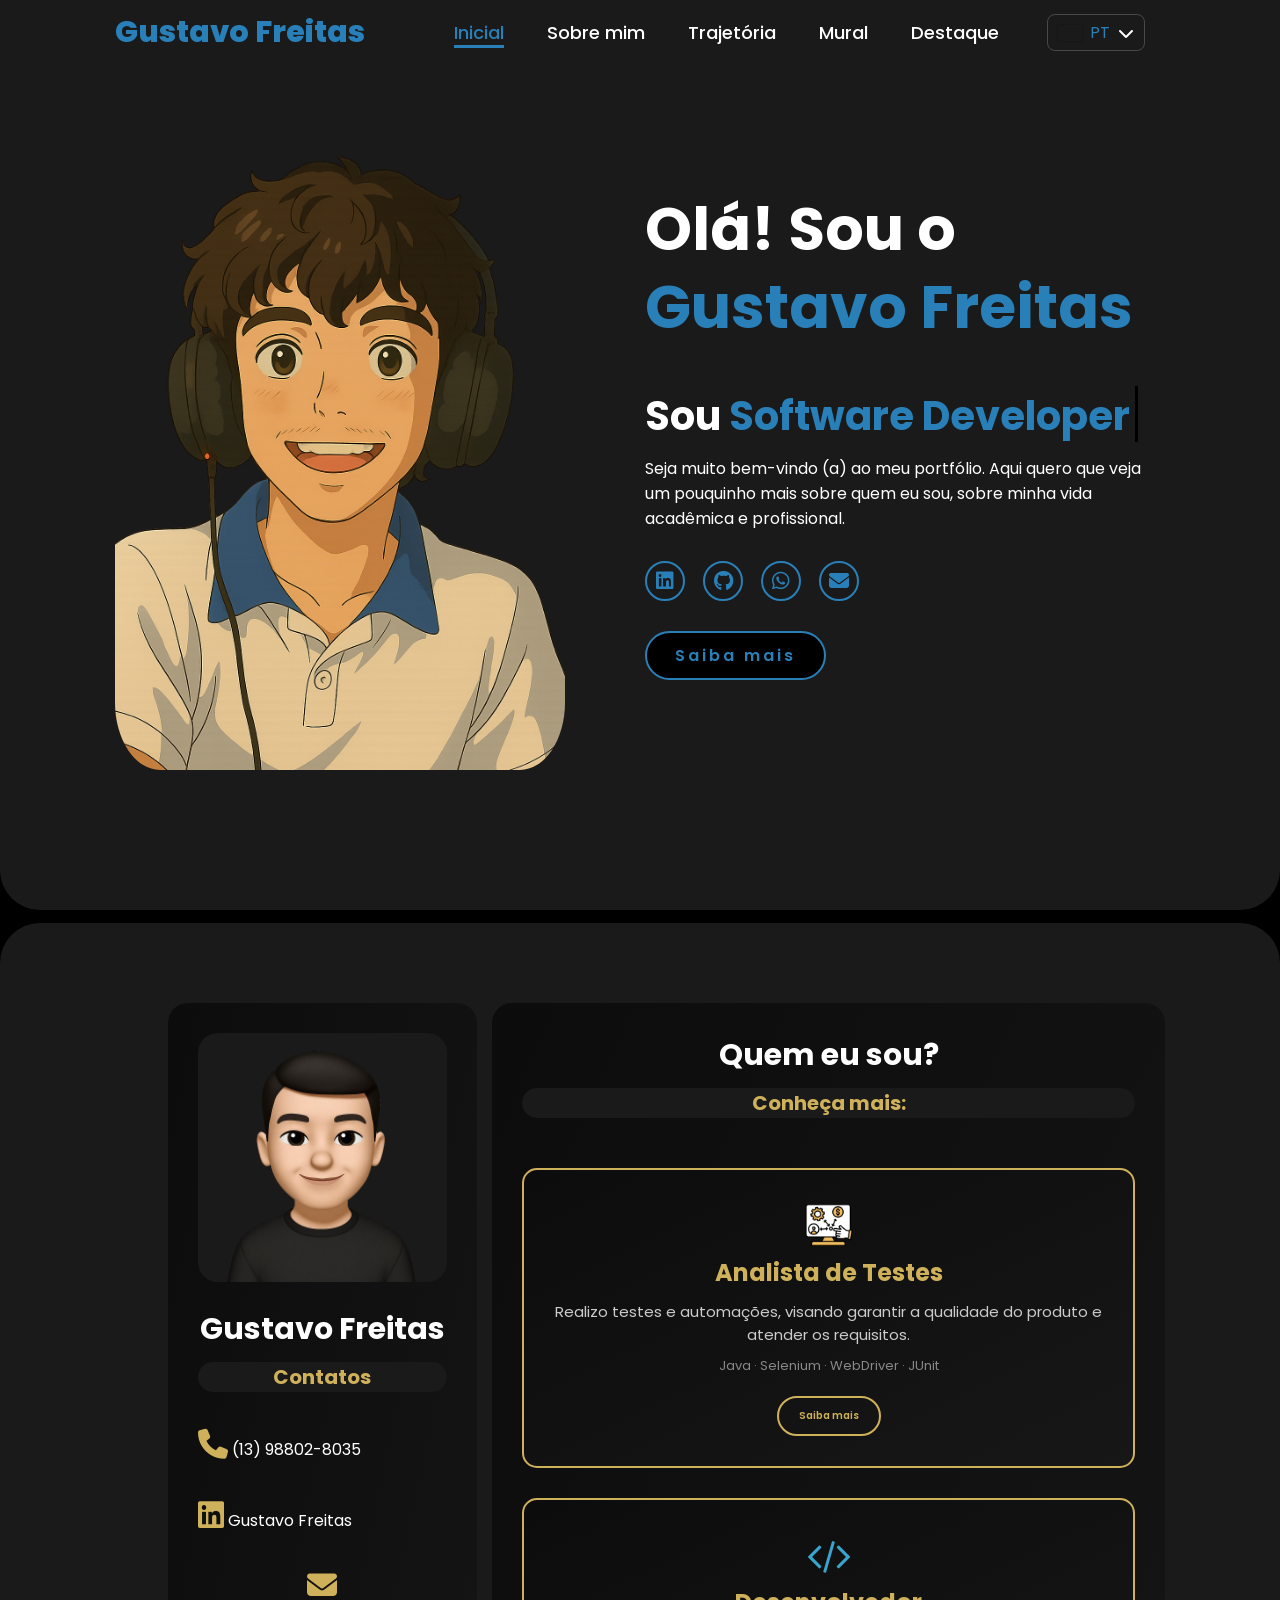
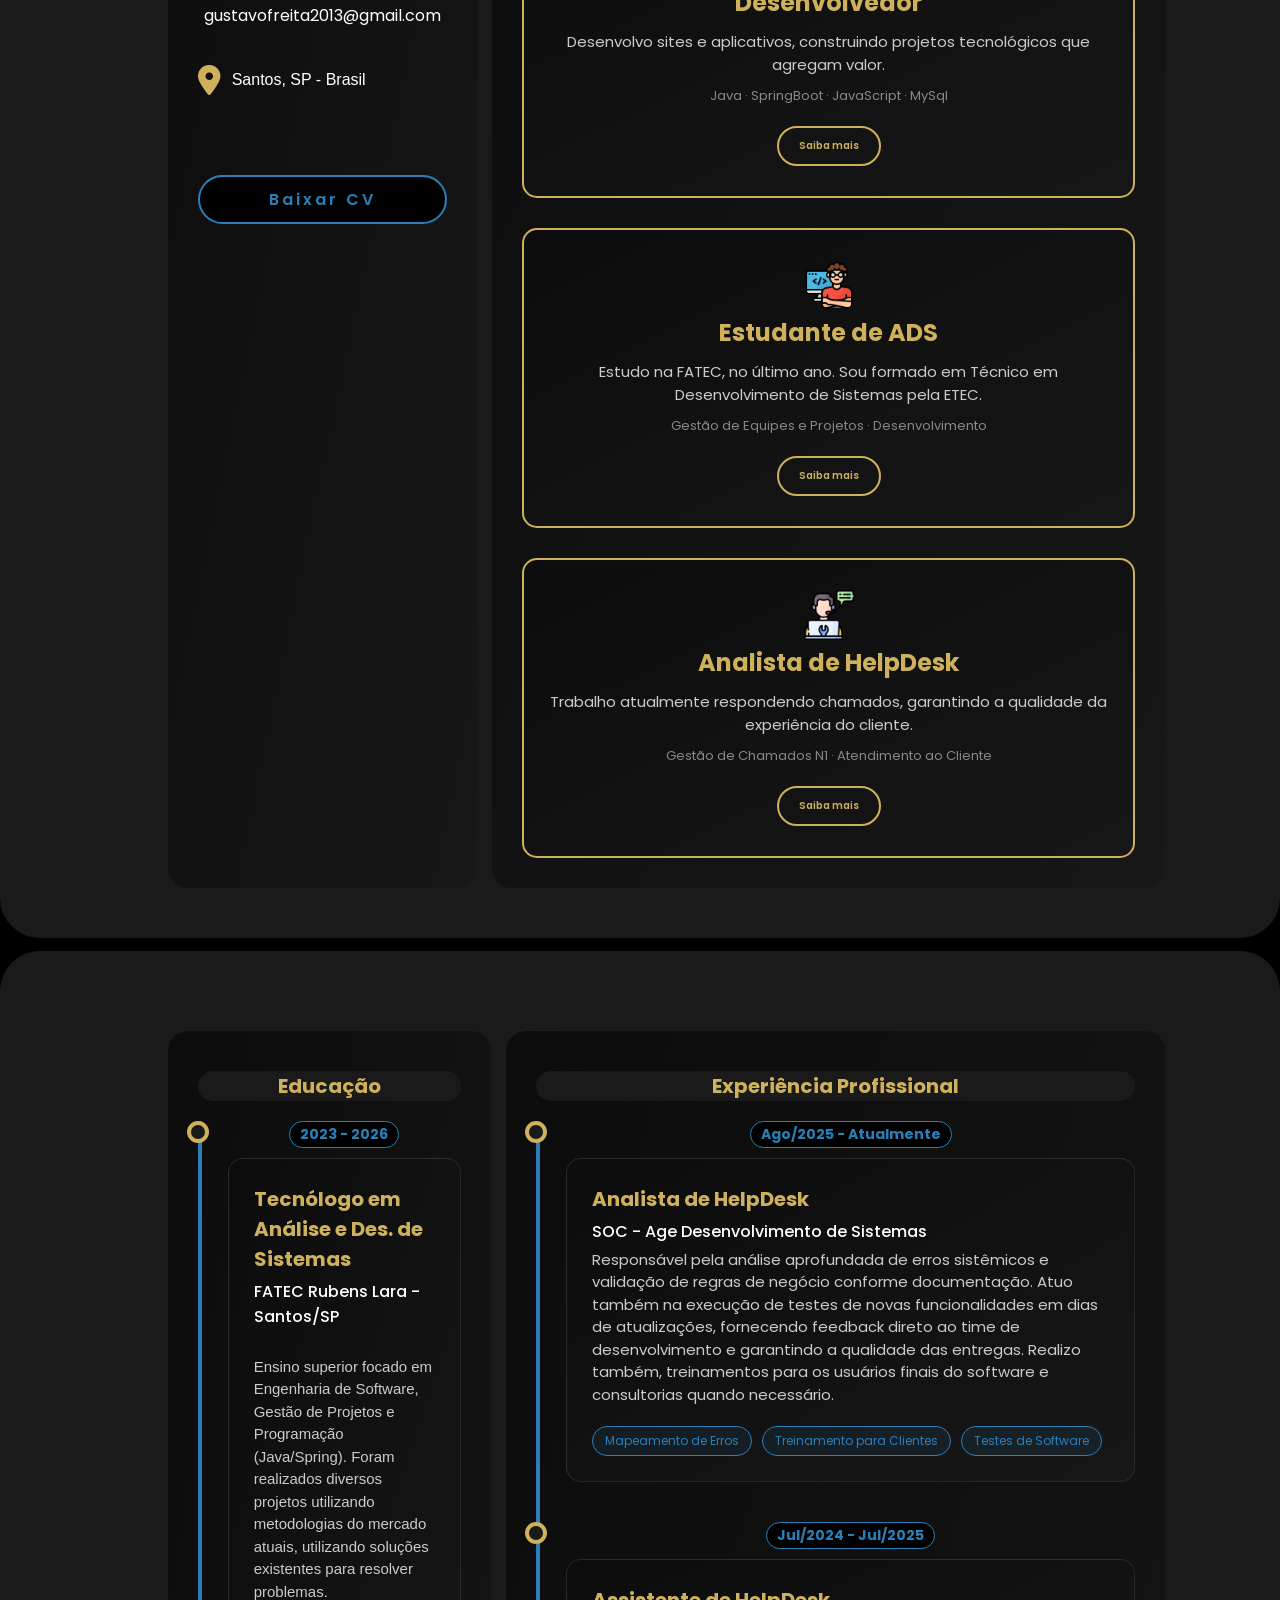
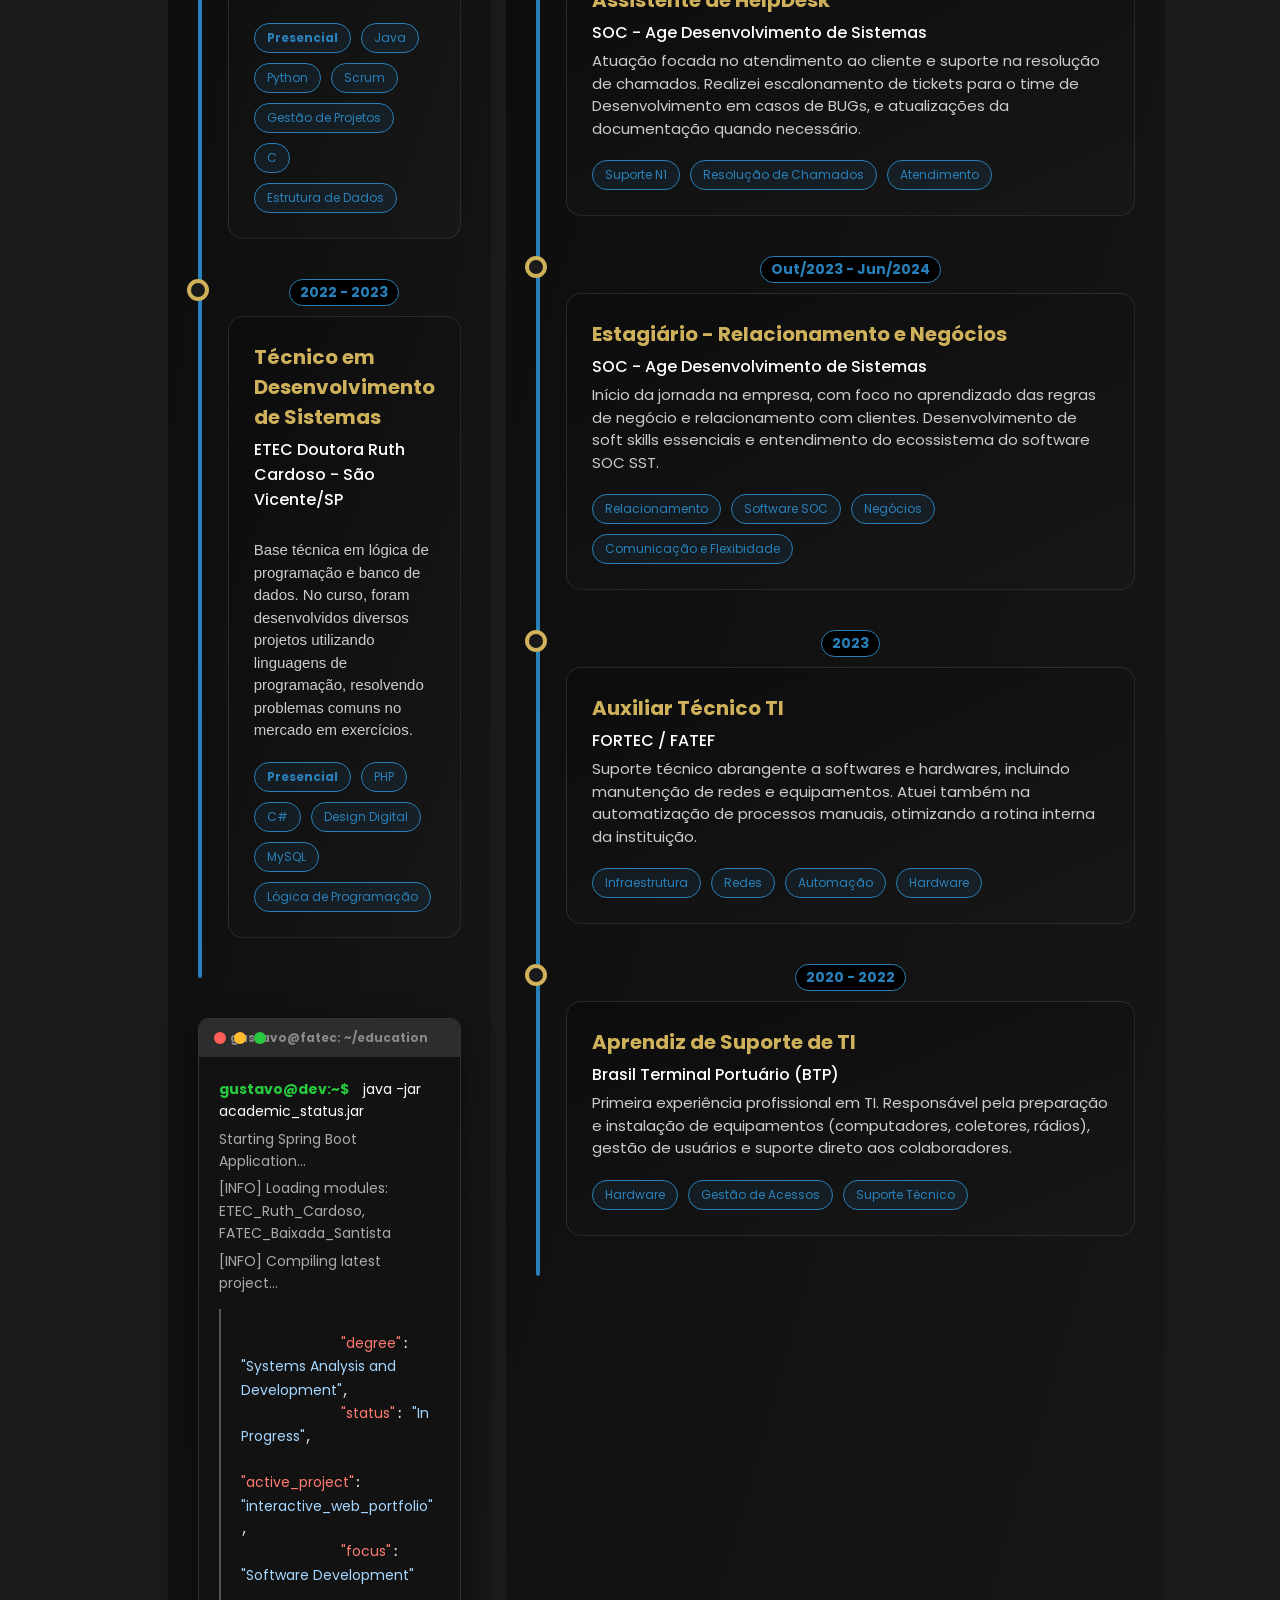
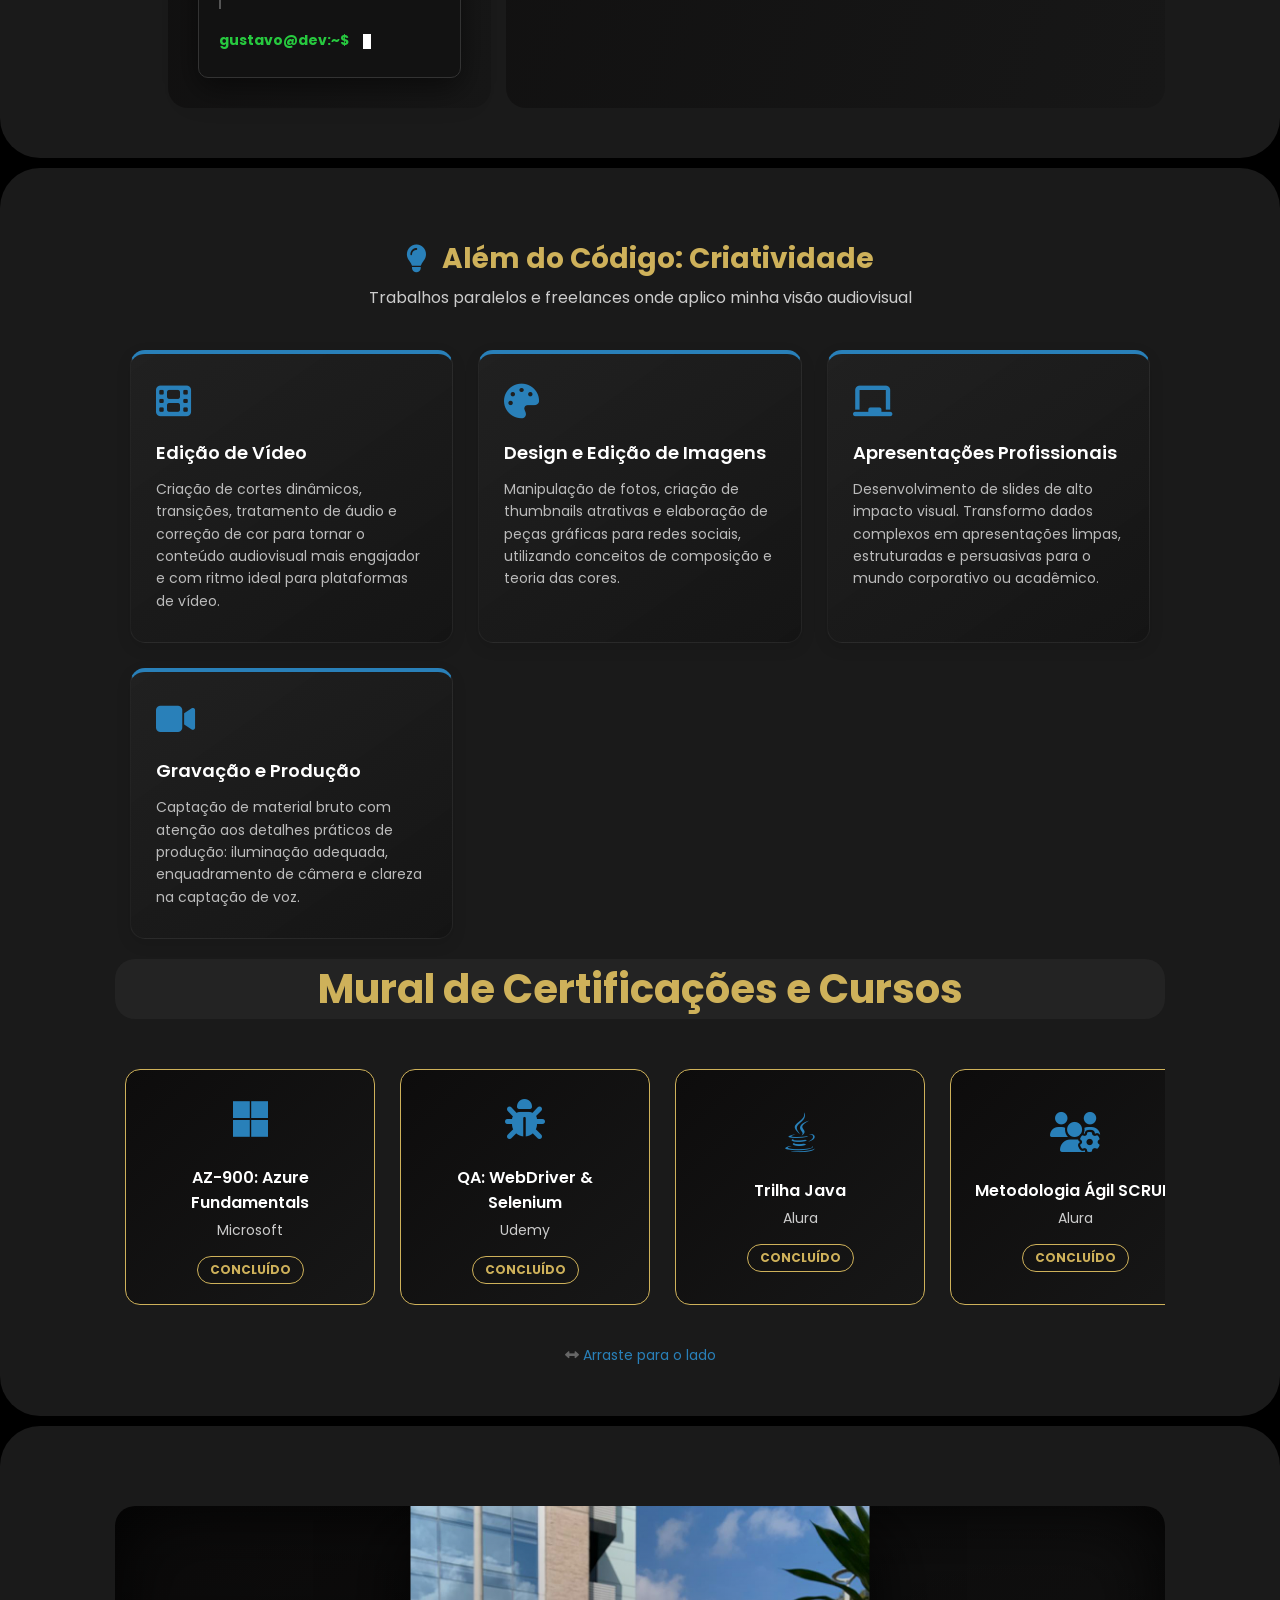
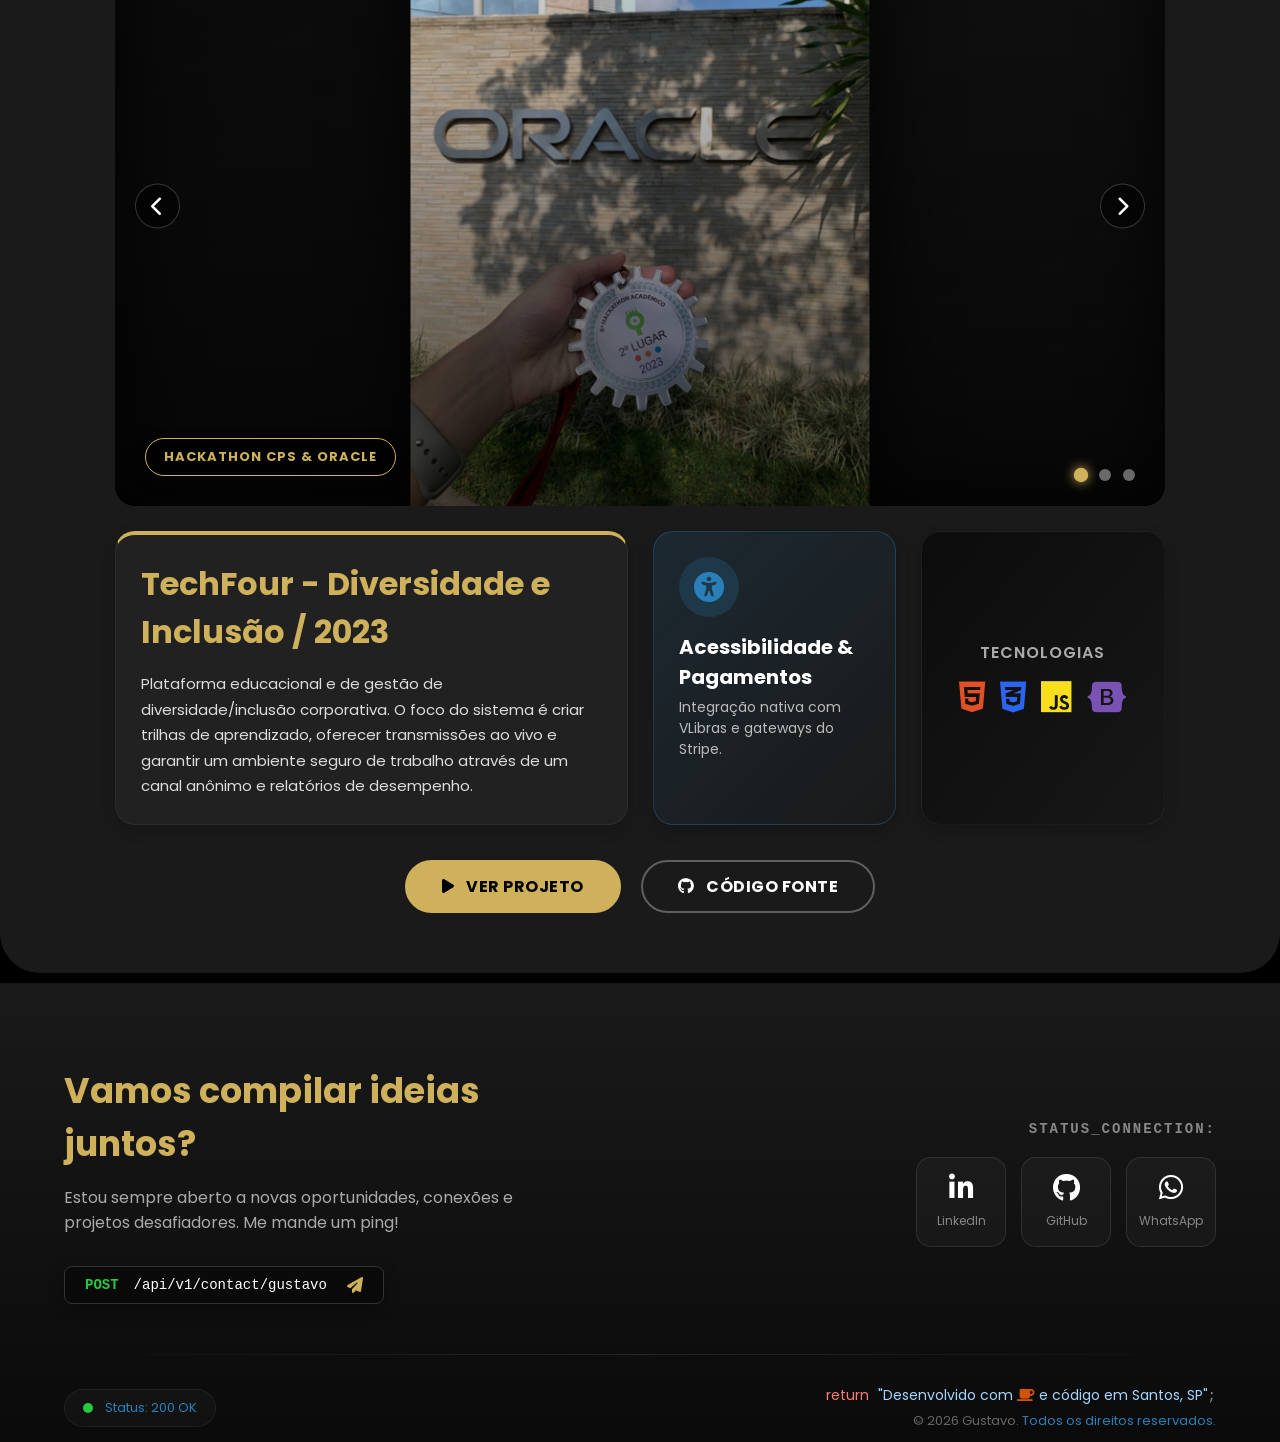
==== commit 08c0b770: "Update index.html" ====
--- a/Site do Gustavo/index.html
+++ b/Site do Gustavo/index.html
@@ -278,7 +278,7 @@
       <span class="close-modal">&times;</span>
 
       <h1 class="modal-header-styled" data-lang="modal_dev_titulo">
-        Portfólio: Desenvolvedor Java Backend
+        Portfólio: Desenvolvedor Java Full-Stack
       </h1>
 
       <p class="modal-intro" data-lang="modal_dev_desc">
--- a/Site do Gustavo/style.css
+++ b/Site do Gustavo/style.css
@@ -2139,6 +2139,10 @@
     color: inherit !important;
 }
 
+.tf-header span {
+    color: var(--cor-fonte-dourado)
+}
+
 /* Responsividade Mobile para o Bottom */
 @media (max-width: 900px) {
     .footer-bottom {
